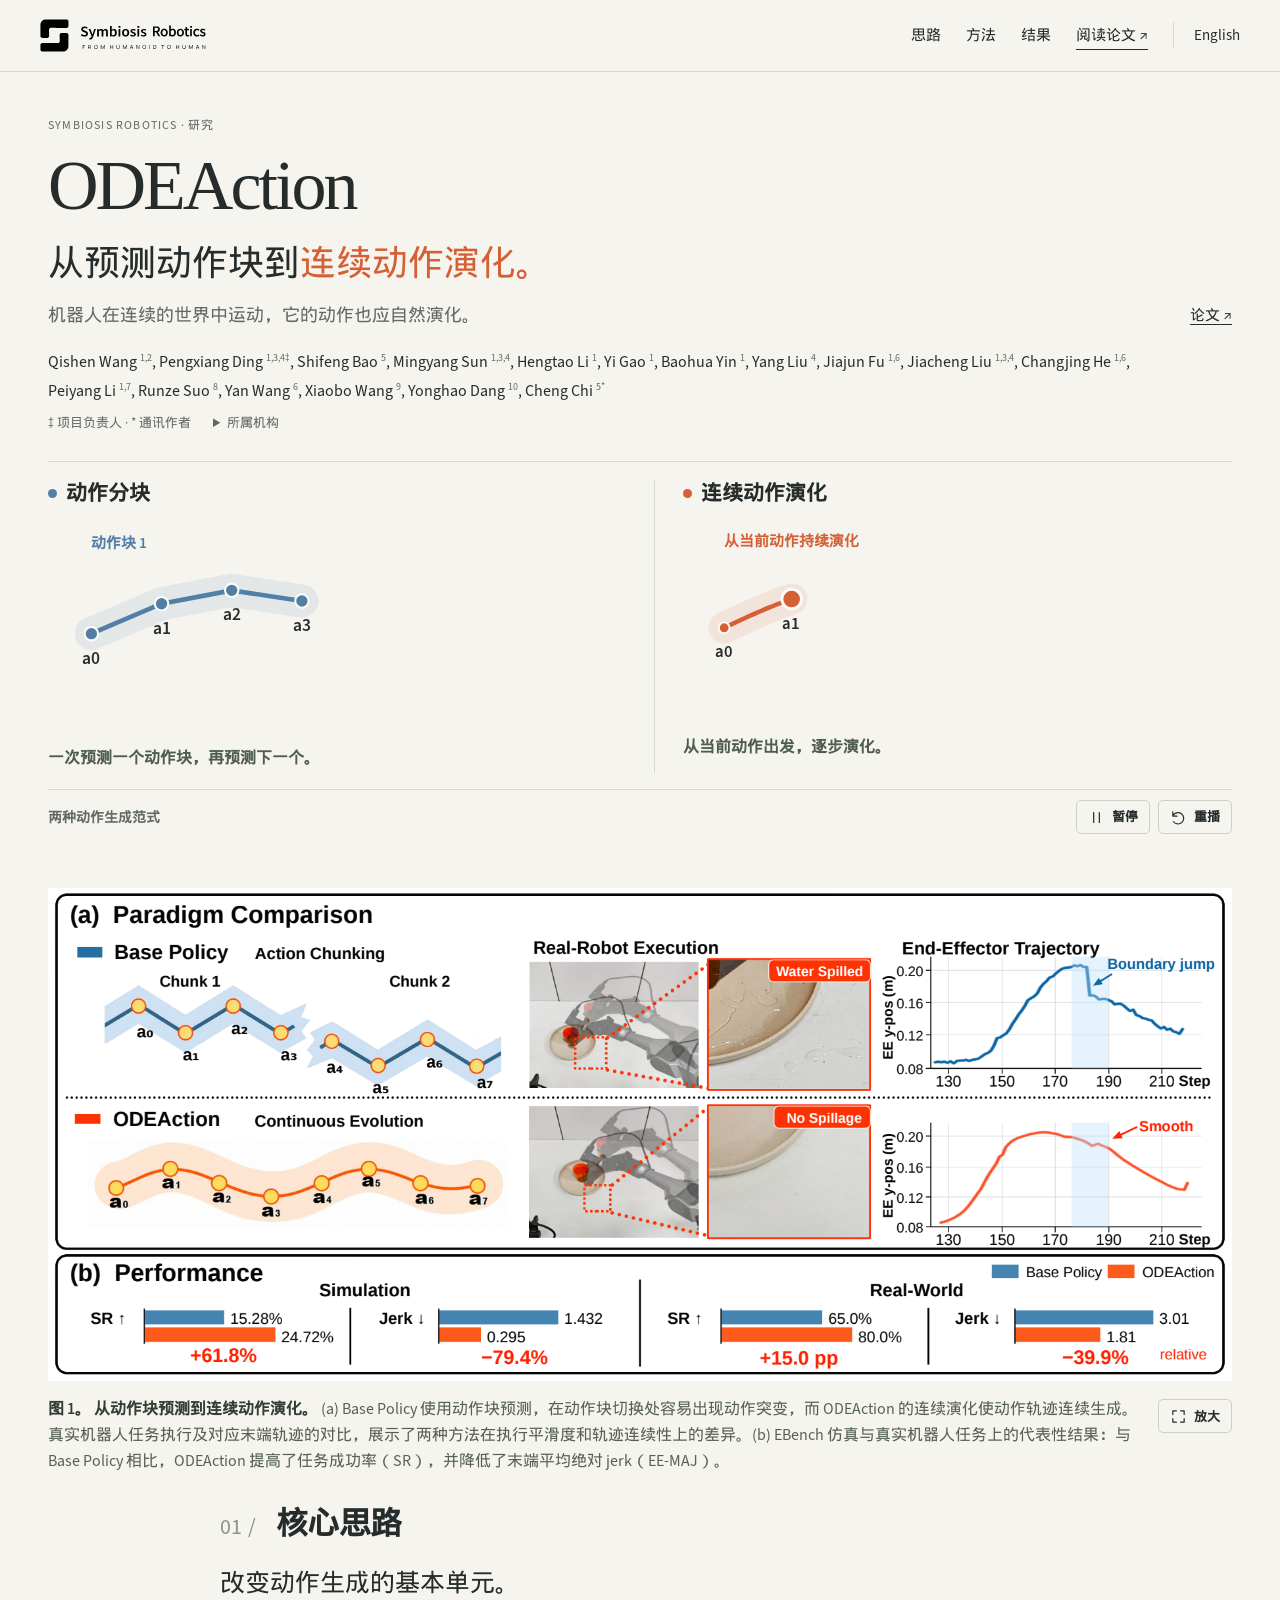
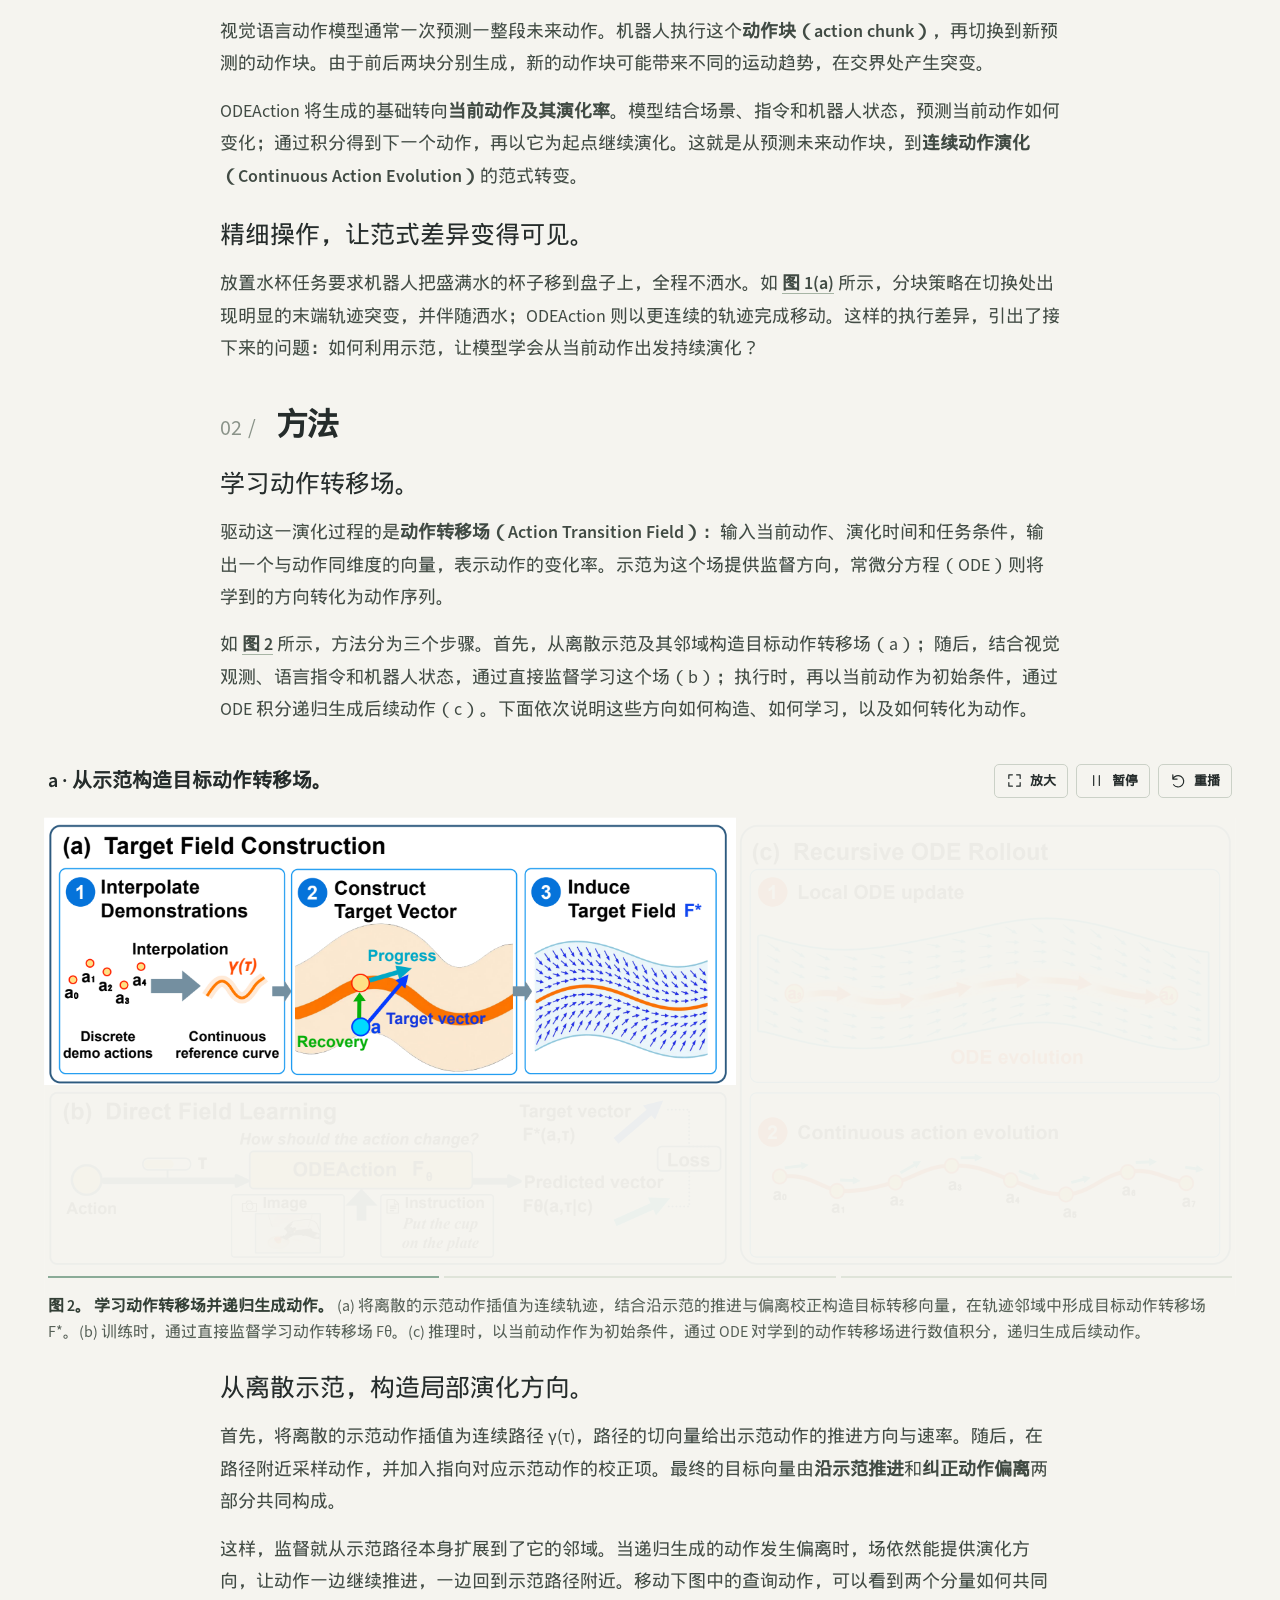
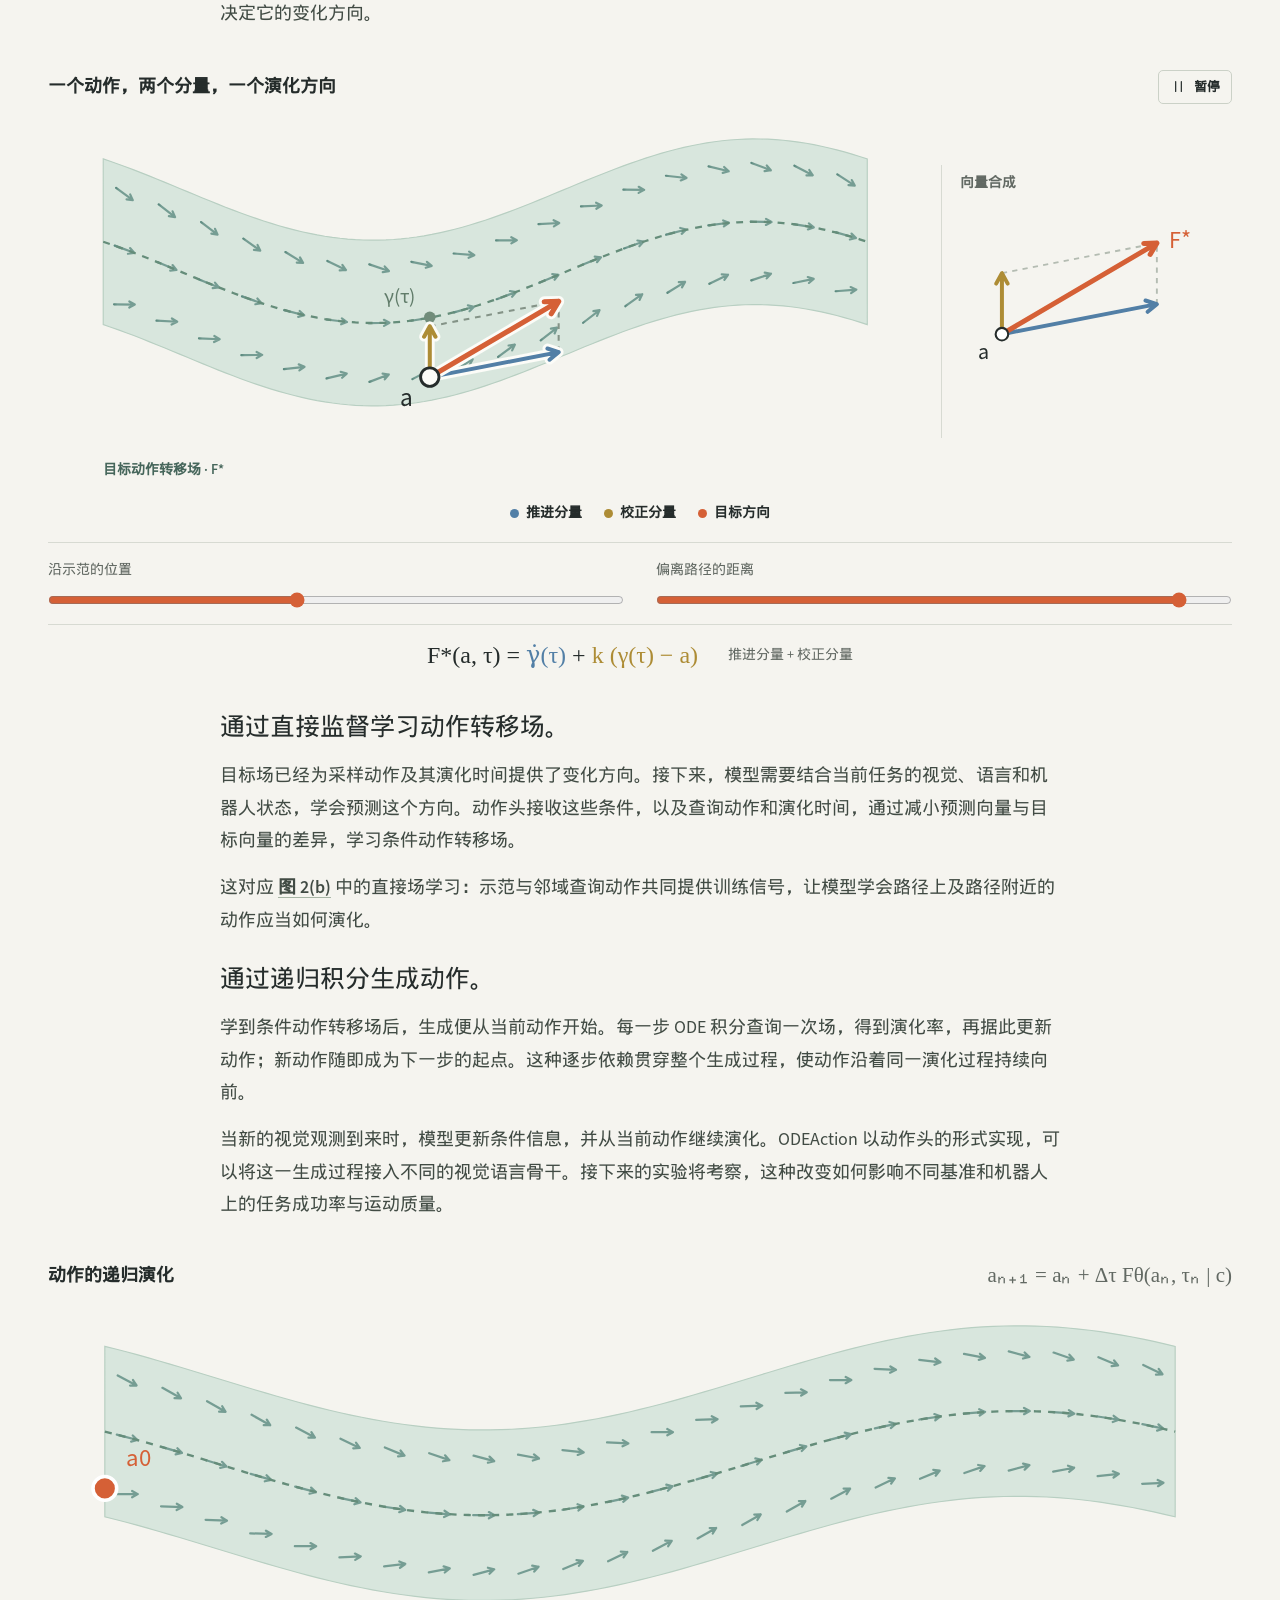
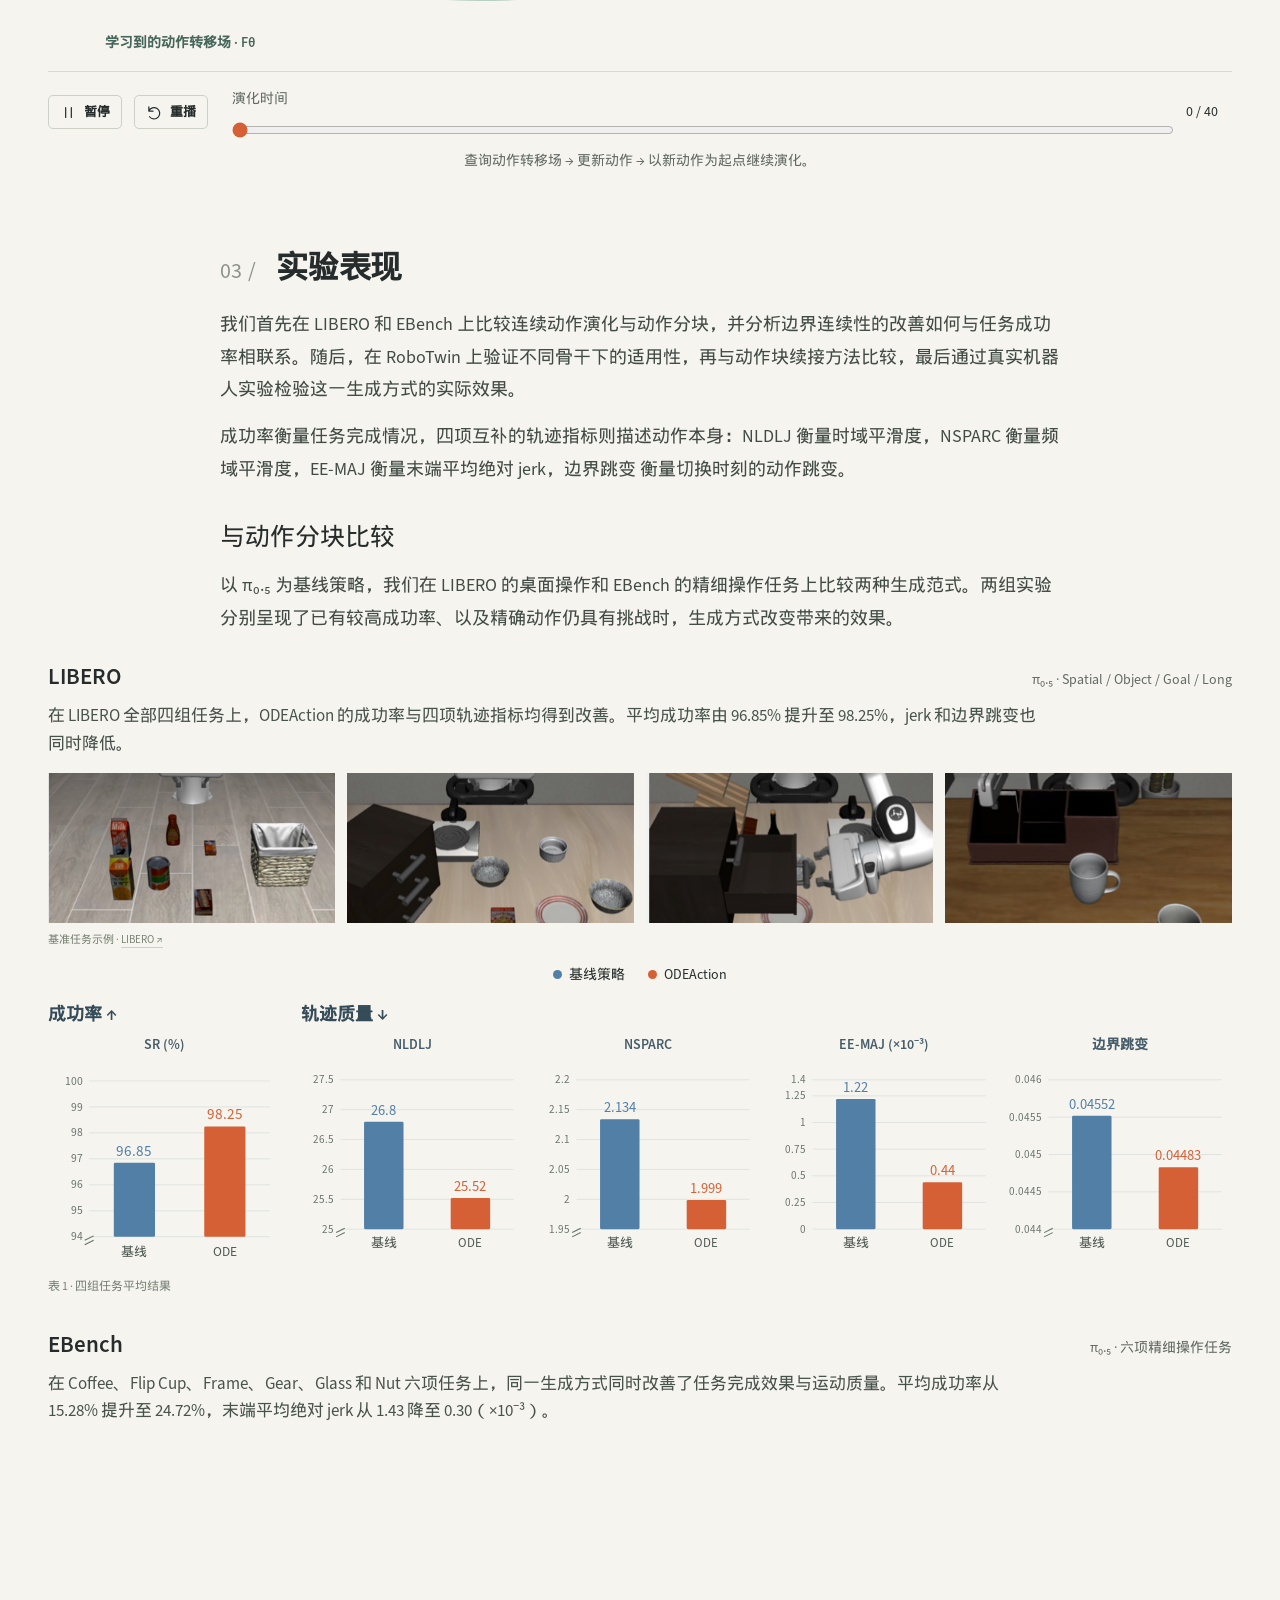
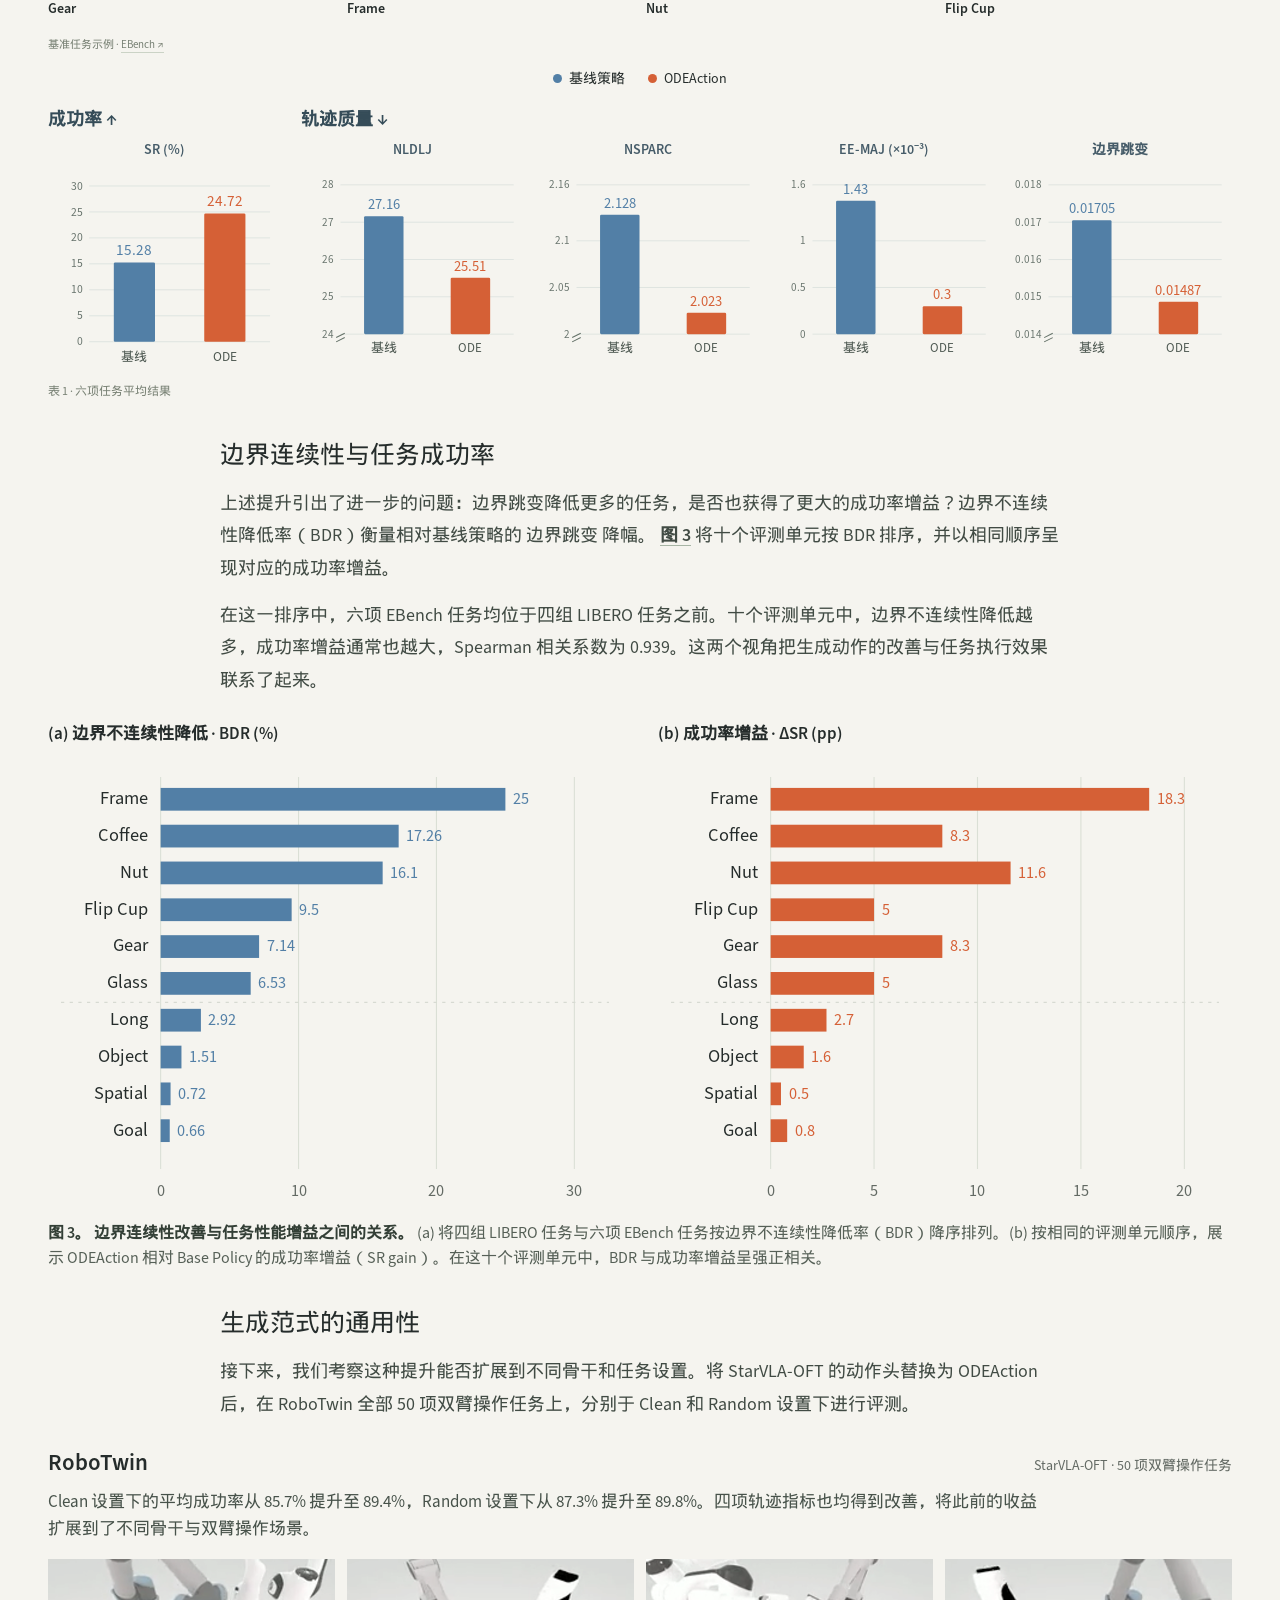
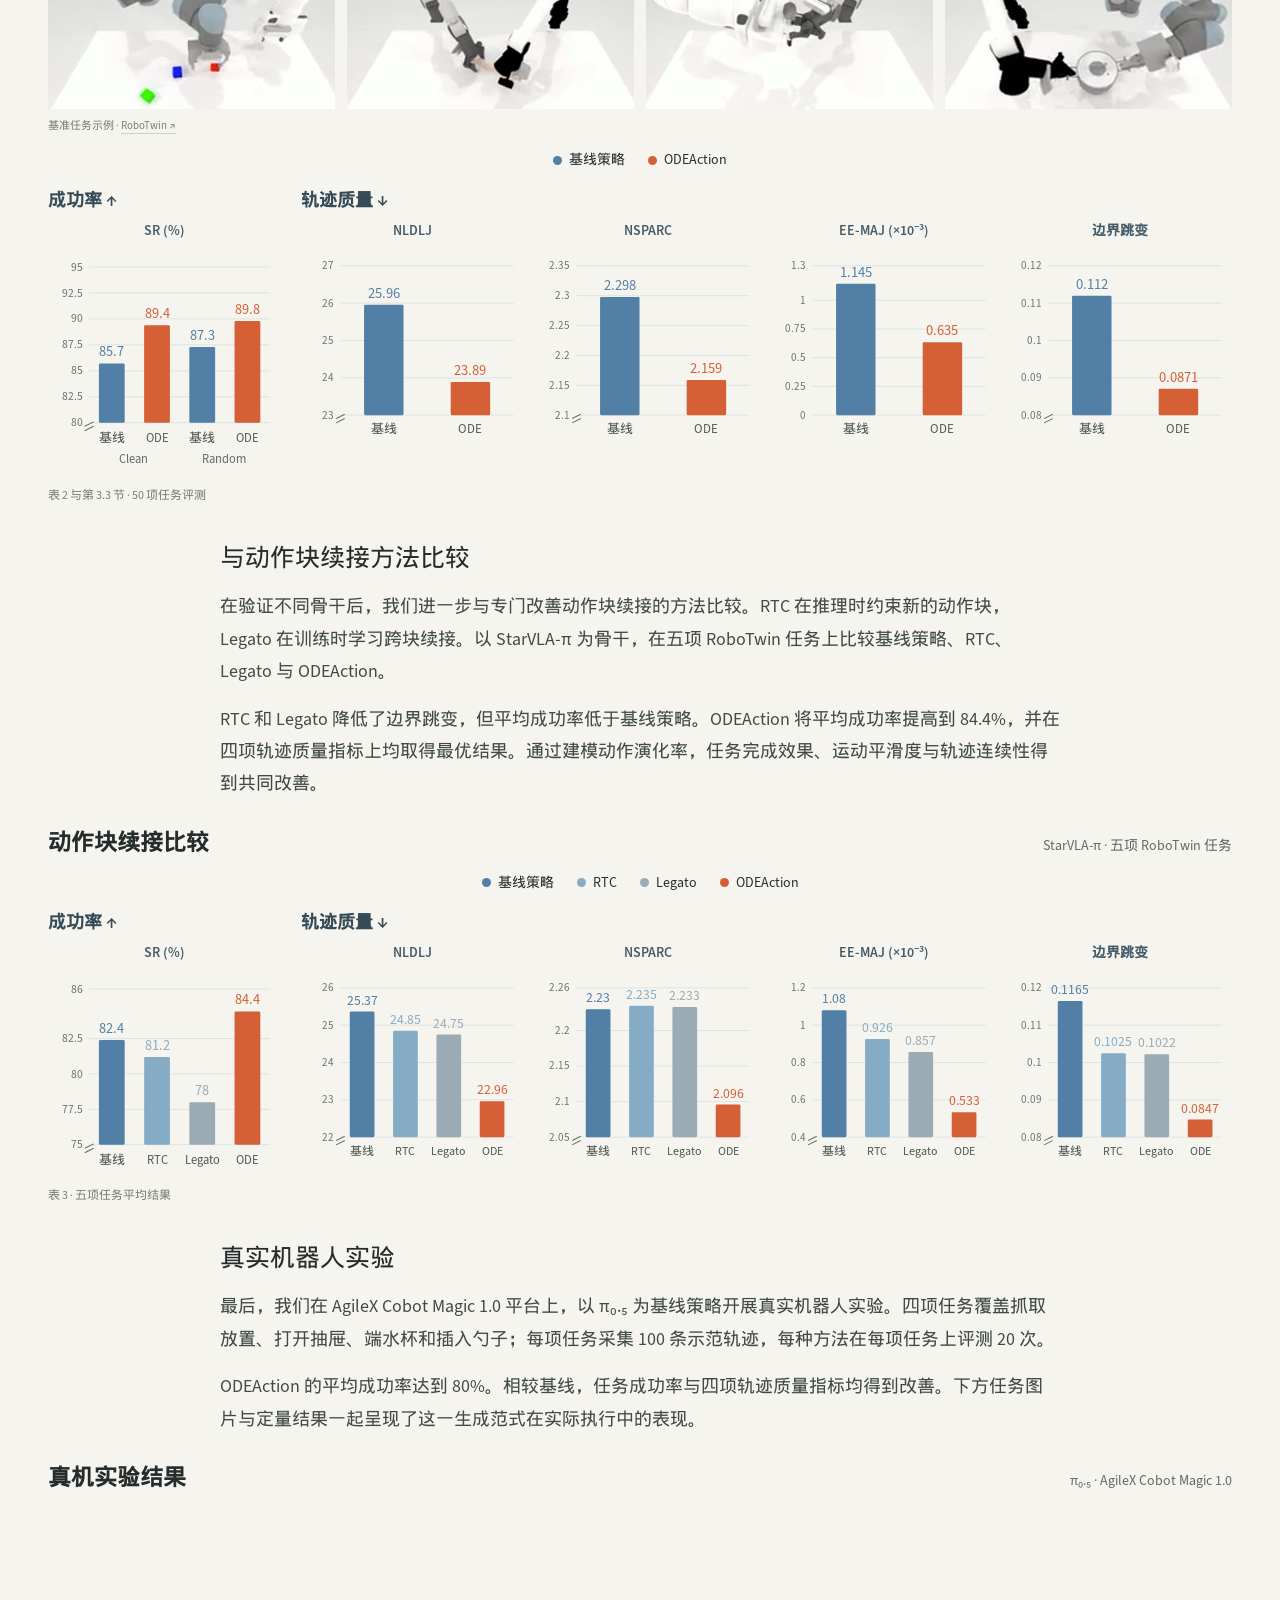
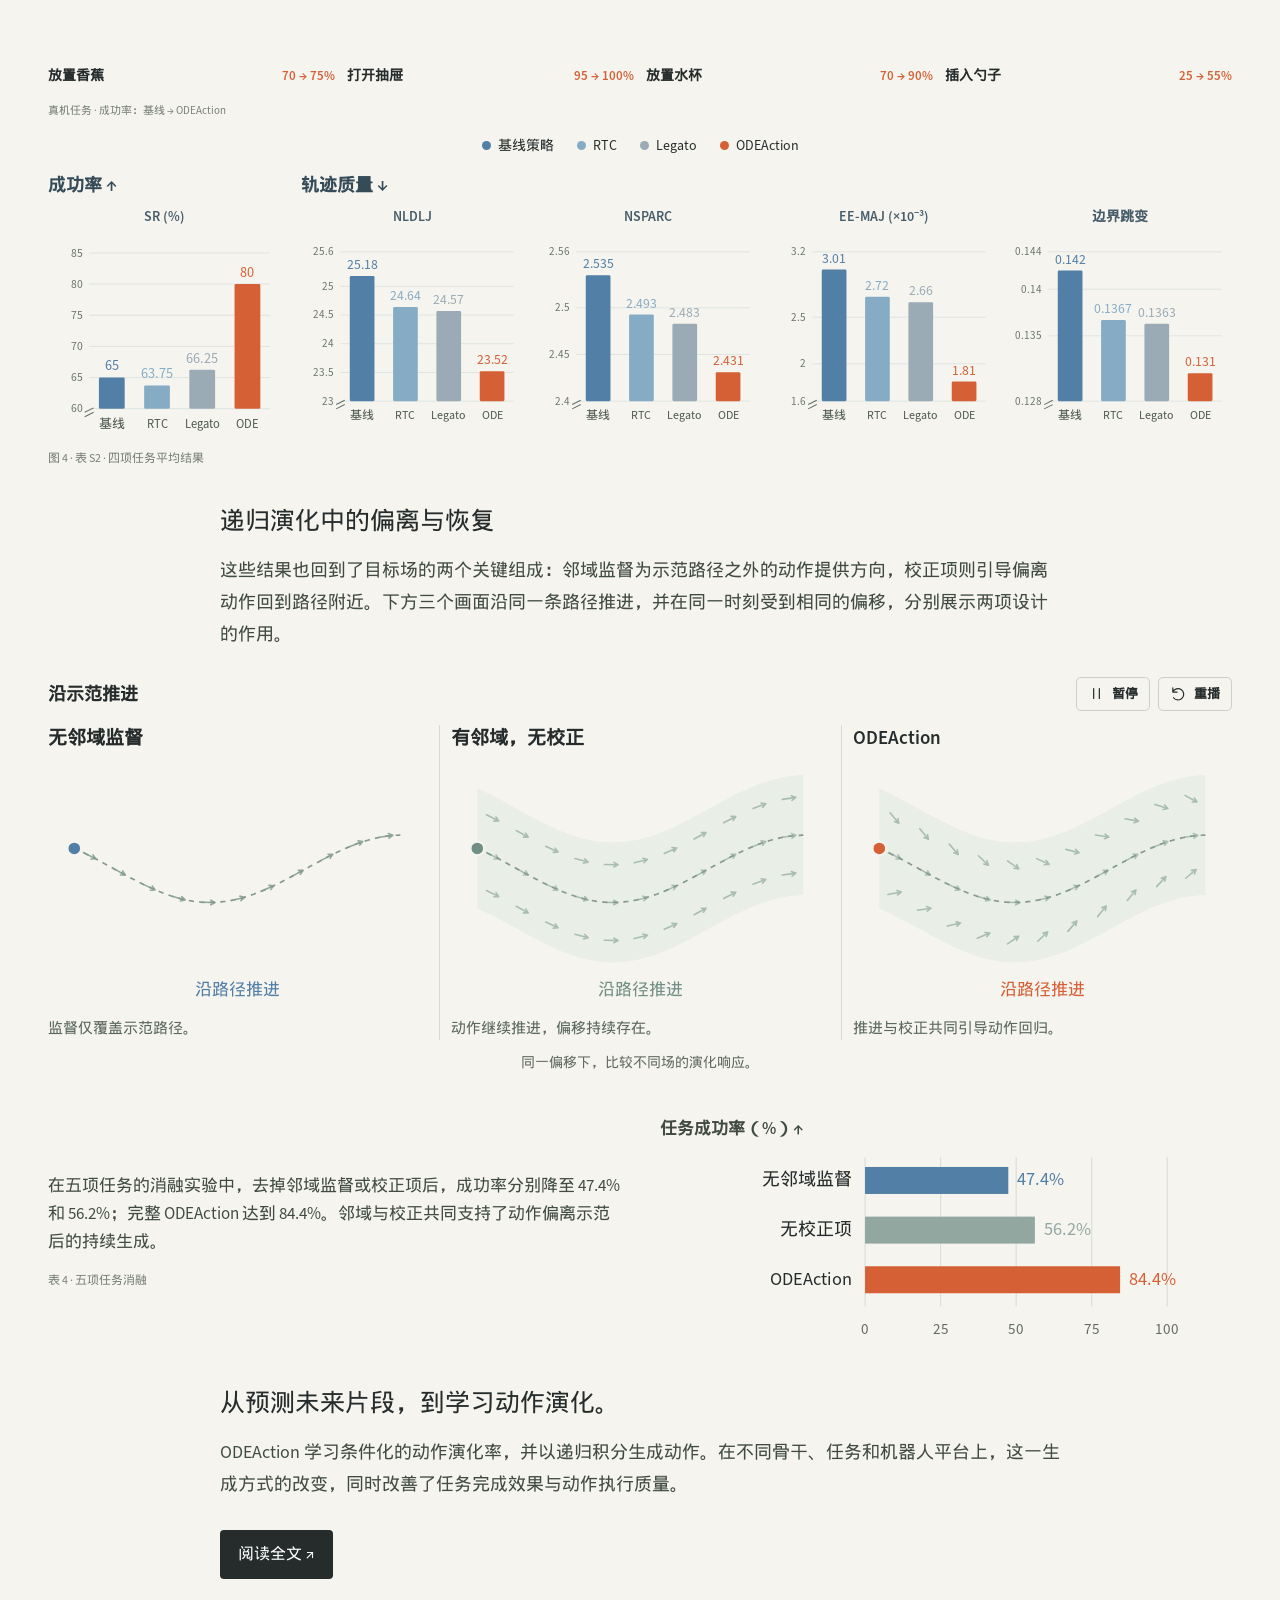
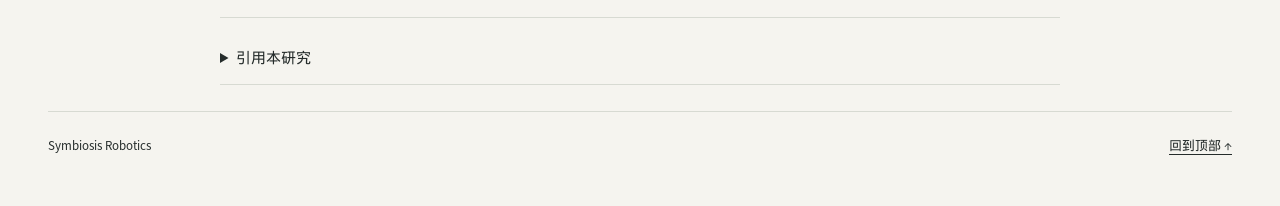
==== zh.html @ dbcc91f0 "Publish bilingual ODEAction research webpage" ====
<!doctype html>
<html lang="zh-CN"><head><meta charset="utf-8"><meta name="viewport" content="width=device-width,initial-scale=1"><meta name="theme-color" content="#f5f4ef"><meta name="description" content="ODEAction 学习动作如何演化。通过交互图解与机器人实验，了解连续动作生成。"><title>ODEAction — 从预测动作块到连续动作演化</title><link rel="icon" href="assets/logo.svg" type="image/svg+xml"><link rel="stylesheet" href="style.css"><link rel="alternate" hreflang="en" href="index.html"><link rel="alternate" hreflang="zh-CN" href="zh.html"></head>
<body><a class="skip" href="#story">跳到正文</a><header><a class="brand" href="#top"><img src="assets/logo.svg" alt="Symbiosis Robotics"></a><nav aria-label="主导航"><a href="#idea">思路</a><a href="#method">方法</a><a href="#results">结果</a><a class="paper-link" href="assets/ODEAction.pdf">阅读论文 ↗</a><a class="language-link" href="index.html" lang="en" hreflang="en" aria-label="Switch to English">English</a></nav></header>

<main id="top">
<div class="hero wide">
  <div class="eyebrow">SYMBIOSIS ROBOTICS · 研究</div>
  <h1>ODEAction</h1>
  <p class="subtitle"><span>从预测动作块</span><span>到<em>连续动作演化。</em></span></p>
  <div class="hero-bottom"><p class="intro">机器人在连续的世界中运动，它的动作也应自然演化。</p><div class="links"><a href="assets/ODEAction.pdf">论文 ↗</a></div></div>
<div class="front-authors" id="authors"><div id="authorList" aria-label="作者"></div><div class="author-meta"><span>‡ 项目负责人 · * 通讯作者</span><details><summary>所属机构</summary><div id="affiliationList"></div></details></div></div>
</div>
<figure class="wide comparison" id="idea">
  <div class="compare-grid">
    <div><div class="plot-heading"><span class="dot blue"></span>动作分块<span class="plot-index">01</span></div>
      <svg id="chunks" viewBox="0 0 560 216" role="img" aria-label="两个独立预测的动作块，在交界处出现跳变"></svg>
      <p>一次预测一个动作块，再预测下一个。</p></div>
    <div><div class="plot-heading"><span class="dot orange"></span>连续动作演化<span class="plot-index">02</span></div>
      <svg id="continuous" viewBox="0 0 560 216" role="img" aria-label="动作沿着相连的轨迹逐步演化"></svg>
      <p>从当前动作出发，逐步演化。</p></div>
  </div>
  <figcaption><span>两种动作生成范式</span><div class="figure-actions"><button class="control-button" id="heroPlay"><svg class="icon" viewBox="0 0 24 24" aria-hidden="true"><path d="M8 5v14M16 5v14"/></svg><span>暂停</span></button><button class="control-button" id="heroReplay"><svg class="icon" viewBox="0 0 24 24" aria-hidden="true"><path d="M4 10a8 8 0 1 1 1 8M4 4v6h6"/></svg><span>重播</span></button></div></figcaption>
</figure>
<article id="story">
<section class="idea-section">
  <figure class="wide paper-figure teaser" id="figure1">
    <img src="assets/figure1.png" width="1800" height="750" alt="图 1：动作生成范式、满水杯执行对比、末端轨迹与代表性实验结果" loading="lazy">
    <figcaption id="figure1-caption" class="paper-caption"><div class="caption-copy"><strong>图 1。 从动作块预测到连续动作演化。</strong> (a) Base Policy 使用动作块预测，在动作块切换处容易出现动作突变，而 ODEAction 的连续演化使动作轨迹连续生成。真实机器人任务执行及对应末端轨迹的对比，展示了两种方法在执行平滑度和轨迹连续性上的差异。(b) EBench 仿真与真实机器人任务上的代表性结果：与 Base Policy 相比，ODEAction 提高了任务成功率（SR），并降低了末端平均绝对 jerk（EE-MAJ）。</div><button class="control-button" data-zoom="figure1.png"><svg class="icon" viewBox="0 0 24 24" aria-hidden="true"><path d="M9 4H4v5m11-5h5v5M4 15v5h5m11-5v5h-5"/></svg><span>放大</span></button></figcaption>
  </figure>
  <div class="prose"><h2 class="section-title"><span>01</span> 核心思路</h2>
    <h3>改变动作生成的基本单元。</h3>
    <p>视觉语言动作模型通常一次预测一整段未来动作。机器人执行这个<strong>动作块（action chunk）</strong>，再切换到新预测的动作块。由于前后两块分别生成，新的动作块可能带来不同的运动趋势，在交界处产生突变。</p>
    <p>ODEAction 将生成的基础转向<strong>当前动作及其演化率</strong>。模型结合场景、指令和机器人状态，预测当前动作如何变化；通过积分得到下一个动作，再以它为起点继续演化。这就是从预测未来动作块，到<strong>连续动作演化（Continuous Action Evolution）</strong>的范式转变。</p>
  </div>

  <div class="prose teaser-story"><h3>精细操作，让范式差异变得可见。</h3>
    <p>放置水杯任务要求机器人把盛满水的杯子移到盘子上，全程不洒水。如 <a class="figure-ref" href="#figure1-caption">图 1(a)</a> 所示，分块策略在切换处出现明显的末端轨迹突变，并伴随洒水；ODEAction 则以更连续的轨迹完成移动。这样的执行差异，引出了接下来的问题：如何利用示范，让模型学会从当前动作出发持续演化？</p>
  </div>
</section>
<section id="method">
  <div class="prose"><h2 class="section-title"><span>02</span> 方法</h2><h3>学习动作转移场。</h3>
    <p>驱动这一演化过程的是<strong>动作转移场（Action Transition Field）</strong>：输入当前动作、演化时间和任务条件，输出一个与动作同维度的向量，表示动作的变化率。示范为这个场提供监督方向，常微分方程（ODE）则将学到的方向转化为动作序列。</p>
<p>如 <a class="figure-ref" href="#figure2-caption">图 2</a> 所示，方法分为三个步骤。首先，从离散示范及其邻域构造目标动作转移场（a）；随后，结合视觉观测、语言指令和机器人状态，通过直接监督学习这个场（b）；执行时，再以当前动作为初始条件，通过 ODE 积分递归生成后续动作（c）。下面依次说明这些方向如何构造、如何学习，以及如何转化为动作。</p>
  </div>
  <figure class="wide method-figure paper-figure" id="methodFigure">
    <div class="method-toolbar"><div id="methodStep" class="method-step">a · 从示范构造目标动作转移场。</div><div class="figure-actions"><button class="control-button" data-zoom="figure2.png"><svg class="icon" viewBox="0 0 24 24" aria-hidden="true"><path d="M9 4H4v5m11-5h5v5M4 15v5h5m11-5v5h-5"/></svg><span>放大</span></button><button class="control-button" id="methodPlay"><svg class="icon" viewBox="0 0 24 24" aria-hidden="true"><path d="M8 5v14M16 5v14"/></svg><span>暂停</span></button><button class="control-button" id="methodReplay"><svg class="icon" viewBox="0 0 24 24" aria-hidden="true"><path d="M4 10a8 8 0 1 1 1 8M4 4v6h6"/></svg><span>重播</span></button></div></div>
    <svg viewBox="6 10 1788 668" role="img" aria-label="图 2：构造目标场、直接学习向量场，再通过 ODE 递归生成动作"><defs><clipPath id="clip-a"><rect width="1045" height="404"/></clipPath><clipPath id="clip-b"><rect y="404" width="1045" height="319"/></clipPath><clipPath id="clip-c"><rect x="1045" width="755" height="723"/></clipPath></defs><image class="method-underlay" href="assets/figure2.png" width="1800" height="723"/><image class="method-part" data-part="a" href="assets/figure2.png" width="1800" height="723" clip-path="url(#clip-a)"/><image class="method-part" data-part="b" href="assets/figure2.png" width="1800" height="723" clip-path="url(#clip-b)"/><image class="method-part" data-part="c" href="assets/figure2.png" width="1800" height="723" clip-path="url(#clip-c)"/></svg>
    <div class="sequence-progress" aria-hidden="true"><i></i><i></i><i></i></div>
    <figcaption id="figure2-caption" class="paper-caption"><div class="caption-copy"><strong>图 2。 学习动作转移场并递归生成动作。</strong> (a) 将离散的示范动作插值为连续轨迹，结合沿示范的推进与偏离校正构造目标转移向量，在轨迹邻域中形成目标动作转移场 F*。(b) 训练时，通过直接监督学习动作转移场 Fθ。(c) 推理时，以当前动作作为初始条件，通过 ODE 对学到的动作转移场进行数值积分，递归生成后续动作。</div></figcaption>
  </figure>
  <div class="prose"><h3>从离散示范，构造局部演化方向。</h3>
    <p>首先，将离散的示范动作插值为连续路径 γ(τ)，路径的切向量给出示范动作的推进方向与速率。随后，在路径附近采样动作，并加入指向对应示范动作的校正项。最终的目标向量由<strong>沿示范推进</strong>和<strong>纠正动作偏离</strong>两部分共同构成。</p>
    <p>这样，监督就从示范路径本身扩展到了它的邻域。当递归生成的动作发生偏离时，场依然能提供演化方向，让动作一边继续推进，一边回到示范路径附近。移动下图中的查询动作，可以看到两个分量如何共同决定它的变化方向。</p>
  </div>
  <figure class="wide field-panel" id="fieldPanel">
    <div class="figure-top"><h4>一个动作，两个分量，一个演化方向</h4><button class="control-button" id="fieldPlay"><svg class="icon" viewBox="0 0 24 24" aria-hidden="true"><path d="M8 5v14M16 5v14"/></svg><span>暂停</span></button></div>
    <div class="field-layout"><div class="field-visual"><svg id="field" viewBox="0 0 760 310" role="img" aria-label="可交互的动作转移场，展示推进与回归向量"></svg><p class="field-name">目标动作转移场 · F*</p></div><div class="vector-inset"><span class="inset-title">向量合成</span><svg id="vectorSum" viewBox="0 0 260 230" role="img" aria-label="推进向量与校正向量相加，得到目标转移向量"></svg></div></div>
    <div class="legend field-legend"><span><i class="blue"></i>推进分量</span><span><i class="gold"></i>校正分量</span><span><i class="orange"></i>目标方向</span></div>
    <div class="controls"><label>沿示范的位置<input id="position" type="range" min="15" max="80" value="43"></label><label>偏离路径的距离<input id="offset" type="range" min="-62" max="62" value="52"></label></div>
    <figcaption class="formula"><span>F*(a, τ) = <b class="term-blue">γ̇(τ)</b> + <b class="term-gold">k (γ(τ) − a)</b></span><span>推进分量 + 校正分量</span></figcaption>
  </figure>
  <div class="prose method-learning"><h3>通过直接监督学习动作转移场。</h3>
<p>目标场已经为采样动作及其演化时间提供了变化方向。接下来，模型需要结合当前任务的视觉、语言和机器人状态，学会预测这个方向。动作头接收这些条件，以及查询动作和演化时间，通过减小预测向量与目标向量的差异，学习条件动作转移场。</p>
<p>这对应 <a class="figure-ref" href="#figure2-caption">图 2(b)</a> 中的直接场学习：示范与邻域查询动作共同提供训练信号，让模型学会路径上及路径附近的动作应当如何演化。</p></div>
<div class="prose method-rollout"><h3>通过递归积分生成动作。</h3>
<p>学到条件动作转移场后，生成便从当前动作开始。每一步 ODE 积分查询一次场，得到演化率，再据此更新动作；新动作随即成为下一步的起点。这种逐步依赖贯穿整个生成过程，使动作沿着同一演化过程持续向前。</p>
<p>当新的视觉观测到来时，模型更新条件信息，并从当前动作继续演化。ODEAction 以动作头的形式实现，可以将这一生成过程接入不同的视觉语言骨干。接下来的实验将考察，这种改变如何影响不同基准和机器人上的任务成功率与运动质量。</p>
</div>
  <figure class="wide field-panel" id="rollPanel"><div class="figure-top"><h4>动作的递归演化</h4><span class="equation">aₙ₊₁ = aₙ + Δτ Fθ(aₙ, τₙ | c)</span></div><svg id="rollout" viewBox="0 0 1000 290" role="img" aria-label="对动作转移场逐步进行数值积分"></svg><p class="field-name">学习到的动作转移场 · Fθ</p><div class="controls rollout-controls"><button class="control-button" id="rollPlay"><svg class="icon" viewBox="0 0 24 24" aria-hidden="true"><path d="M8 5v14M16 5v14"/></svg><span>暂停</span></button><button class="control-button" id="rollReset"><svg class="icon" viewBox="0 0 24 24" aria-hidden="true"><path d="M4 10a8 8 0 1 1 1 8M4 4v6h6"/></svg><span>重播</span></button><label class="timeline">演化时间<input id="rollTime" type="range" min="0" max="40" value="0"></label><output id="rollCount">0 / 40</output></div><figcaption>查询动作转移场 → 更新动作 → 以新动作为起点继续演化。</figcaption></figure>
</section>
<section id="results"><div class="prose"><h2 class="section-title"><span>03</span> 实验表现</h2>
<p>我们首先在 LIBERO 和 EBench 上比较连续动作演化与动作分块，并分析边界连续性的改善如何与任务成功率相联系。随后，在 RoboTwin 上验证不同骨干下的适用性，再与动作块续接方法比较，最后通过真实机器人实验检验这一生成方式的实际效果。</p>
<p>成功率衡量任务完成情况，四项互补的轨迹指标则描述动作本身：NLDLJ 衡量时域平滑度，NSPARC 衡量频域平滑度，EE-MAJ 衡量末端平均绝对 jerk，边界跳变 衡量切换时刻的动作跳变。</p></div>
<div id="chunking-results" class="experiment-section"><div class="prose"><h3>与动作分块比较</h3>
<p>以 π₀.₅ 为基线策略，我们在 LIBERO 的桌面操作和 EBench 的精细操作任务上比较两种生成范式。两组实验分别呈现了已有较高成功率、以及精确动作仍具有挑战时，生成方式改变带来的效果。</p></div><div class="wide result-slot" data-result="libero"></div><div class="wide result-slot" data-result="ebench"></div></div>
<div id="bdr-analysis" class="experiment-section"><div class="prose"><h3>边界连续性与任务成功率</h3>
<p>上述提升引出了进一步的问题：边界跳变降低更多的任务，是否也获得了更大的成功率增益？边界不连续性降低率（BDR）衡量相对基线策略的 边界跳变 降幅。 <a class="figure-ref" href="#figure3-caption">图 3</a> 将十个评测单元按 BDR 排序，并以相同顺序呈现对应的成功率增益。</p>
<p>在这一排序中，六项 EBench 任务均位于四组 LIBERO 任务之前。十个评测单元中，边界不连续性降低越多，成功率增益通常也越大，Spearman 相关系数为 0.939。这两个视角把生成动作的改善与任务执行效果联系了起来。</p></div>
<figure id="figure3" class="wide bdr-figure"><div id="bdrChart"></div><figcaption id="figure3-caption" class="paper-caption"><div class="caption-copy"><strong>图 3。 边界连续性改善与任务性能增益之间的关系。</strong> (a) 将四组 LIBERO 任务与六项 EBench 任务按边界不连续性降低率（BDR）降序排列。(b) 按相同的评测单元顺序，展示 ODEAction 相对 Base Policy 的成功率增益（SR gain）。在这十个评测单元中，BDR 与成功率增益呈强正相关。</div></figcaption></figure></div>
<div id="generality" class="experiment-section"><div class="prose"><h3>生成范式的通用性</h3>
<p>接下来，我们考察这种提升能否扩展到不同骨干和任务设置。将 StarVLA-OFT 的动作头替换为 ODEAction 后，在 RoboTwin 全部 50 项双臂操作任务上，分别于 Clean 和 Random 设置下进行评测。</p></div><div class="wide result-slot" data-result="robotwin"></div></div>
<div id="continuation" class="experiment-section"><div class="prose"><h3>与动作块续接方法比较</h3>
<p>在验证不同骨干后，我们进一步与专门改善动作块续接的方法比较。RTC 在推理时约束新的动作块，Legato 在训练时学习跨块续接。以 StarVLA-π 为骨干，在五项 RoboTwin 任务上比较基线策略、RTC、Legato 与 ODEAction。</p>
<p>RTC 和 Legato 降低了边界跳变，但平均成功率低于基线策略。ODEAction 将平均成功率提高到 84.4%，并在四项轨迹质量指标上均取得最优结果。通过建模动作演化率，任务完成效果、运动平滑度与轨迹连续性得到共同改善。</p></div><div class="wide result-slot" data-result="continuation"></div></div>
<div id="real-robots" class="experiment-section"><div class="prose"><h3>真实机器人实验</h3>
<p>最后，我们在 AgileX Cobot Magic 1.0 平台上，以 π₀.₅ 为基线策略开展真实机器人实验。四项任务覆盖抓取放置、打开抽屉、端水杯和插入勺子；每项任务采集 100 条示范轨迹，每种方法在每项任务上评测 20 次。</p>
<p>ODEAction 的平均成功率达到 80%。相较基线，任务成功率与四项轨迹质量指标均得到改善。下方任务图片与定量结果一起呈现了这一生成范式在实际执行中的表现。</p></div><div class="wide result-slot" data-result="real"></div></div>
<div id="ablation" class="experiment-section"><div class="prose"><h3>递归演化中的偏离与恢复</h3>
<p>这些结果也回到了目标场的两个关键组成：邻域监督为示范路径之外的动作提供方向，校正项则引导偏离动作回到路径附近。下方三个画面沿同一条路径推进，并在同一时刻受到相同的偏移，分别展示两项设计的作用。</p></div>
<figure id="ablationFigure" class="wide ablation-figure"><div class="ablation-toolbar"><span id="ablationStage">沿示范推进</span><div class="figure-actions"><button class="control-button" id="ablationPlay"><svg class="icon" viewBox="0 0 24 24" aria-hidden="true"><path d="M8 5v14M16 5v14"/></svg><span>暂停</span></button><button class="control-button" id="ablationReplay"><svg class="icon" viewBox="0 0 24 24" aria-hidden="true"><path d="M4 10a8 8 0 1 1 1 8M4 4v6h6"/></svg><span>重播</span></button></div></div><div class="ablation-grid"><div><h4>无邻域监督</h4><svg id="ablation-0" viewBox="0 0 360 245" role="img" aria-label="监督仅覆盖示范路径。"></svg><p>监督仅覆盖示范路径。</p></div><div><h4>有邻域，无校正</h4><svg id="ablation-1" viewBox="0 0 360 245" role="img" aria-label="动作继续推进，偏移持续存在。"></svg><p>动作继续推进，偏移持续存在。</p></div><div><h4>ODEAction</h4><svg id="ablation-2" viewBox="0 0 360 245" role="img" aria-label="推进与校正共同引导动作回归。"></svg><p>推进与校正共同引导动作回归。</p></div></div><figcaption>同一偏移下，比较不同场的演化响应。</figcaption></figure>
<div class="wide ablation-evidence"><div><p>在五项任务的消融实验中，去掉邻域监督或校正项后，成功率分别降至 47.4% 和 56.2%；完整 ODEAction 达到 84.4%。邻域与校正共同支持了动作偏离示范后的持续生成。</p><p class="chart-source">表 4 · 五项任务消融</p></div><div><h4>任务成功率（%）↑</h4><div id="ablationChart"></div></div></div></div>
<div class="prose closing"><h3>从预测未来片段，到学习动作演化。</h3><p>ODEAction 学习条件化的动作演化率，并以递归积分生成动作。在不同骨干、任务和机器人平台上，这一生成方式的改变，同时改善了任务完成效果与动作执行质量。</p><a class="read-button" href="assets/ODEAction.pdf">阅读全文 ↗</a></div>
</section>
<section id="cite" class="prose credits"><details><summary>引用本研究</summary><pre id="citation"></pre><button id="copyCitation">复制引用</button></details></section></article></main><footer class="wide"><span>Symbiosis Robotics</span><a href="#top">回到顶部 ↑</a></footer><dialog id="figureDialog"><button class="control-button" id="closeFigure" autofocus><svg class="icon" viewBox="0 0 24 24" aria-hidden="true"><path d="m6 6 12 12M18 6 6 18"/></svg><span>关闭</span></button><div class="zoom-scroll"><img src="assets/figure2.png" alt="论文原图大图"></div></dialog><script src="app.zh.js"></script><script src="language.js"></script></body></html>
---- style.css ----
@font-face{font-family:Source;src:url('assets/fonts/SourceSans3-Regular.otf')}@font-face{font-family:Source;src:url('assets/fonts/SourceSans3-Semibold.otf');font-weight:600}@font-face{font-family:Serif;src:url('assets/fonts/SourceSerif4-Regular.otf')}@font-face{font-family:Chinese;src:url('assets/fonts/Chinese.woff2') format('woff2');font-display:swap}
:root{--bg:#f5f4ef;--ink:#252c2b;--muted:#626963;--line:#d7dad2;--orange:#d56036;--blue:#527fa6;--gold:#ad8c35;--teal:#7baba4}
*{box-sizing:border-box}html{scroll-behavior:smooth;scroll-padding-top:28px}body{margin:0;color:var(--ink);background:var(--bg);font:18px/1.65 Source,Arial,sans-serif;-webkit-font-smoothing:antialiased}button,input{font:inherit}button,a,input{-webkit-tap-highlight-color:transparent}a{color:inherit;text-underline-offset:4px}button{cursor:pointer;border:1px solid var(--line);background:transparent;color:var(--ink)}button:focus-visible,a:focus-visible,input:focus-visible{outline:2px solid var(--orange);outline-offset:4px}button:hover{background:#e8eae1}a:hover{color:var(--orange)}button:disabled{cursor:default}
header{height:72px;max-width:1392px;padding:0 40px;margin:auto;display:flex;align-items:center;justify-content:space-between;border-bottom:1px solid var(--line)}.brand{display:flex}.brand img{width:166px;height:auto}nav{display:flex;gap:25px;align-items:center;font-size:15px}nav a{text-decoration:none}.paper-link{border-bottom:1px solid}nav .language-link{border-left:1px solid var(--line);padding-left:20px;font-family:Source,Chinese,sans-serif;white-space:nowrap}
.wide{width:calc(100% - 64px);max-width:1184px;margin:26px auto}.prose{max-width:840px;width:calc(100% - 64px);margin-left:auto;margin-right:auto}.hero{padding-top:19px;margin-bottom:23px}.eyebrow{font:12px/1.4 Source,sans-serif;letter-spacing:.13em;color:var(--muted);margin-bottom:13px}h1{font:400 70px/1.1 Serif,Georgia,serif;letter-spacing:-3px;margin:0 0 12px}.subtitle{font:400 40px/1.25 Serif,Georgia,serif;letter-spacing:-1.2px;margin:0 0 14px}.subtitle>span{display:inline-block;max-width:100%}.subtitle em{font-style:normal;color:var(--orange)}.hero-bottom{display:flex;align-items:center;justify-content:space-between;gap:20px}.intro{color:var(--muted);font-size:18px;line-height:1.55;margin:0}.links{display:flex;gap:24px;font-size:15px;white-space:nowrap}h2{margin:0 0 18px}h3{font:400 26px/1.35 Serif,Georgia,serif;letter-spacing:-.3px;margin:0 0 14px}h4{font-size:18px;font-weight:600;line-height:1.4;margin:0}h5{font-size:15px;font-weight:600;line-height:1.4;margin:0}p{margin:0 0 15px}strong{font-weight:600}section{padding-top:40px}.idea-section{padding-top:2px}.section-title{font:600 32px/1.3 Source,Chinese,sans-serif;letter-spacing:-.5px;margin:0 0 20px}.section-title>span{font-size:22px;color:#8a9389;margin-right:15px;font-weight:400}.section-title>span:after{content:' /';margin-left:3px}.prose>p{color:#414b44}.prose>p:last-child{margin-bottom:0}
.front-authors{margin-top:17px;font-size:16px;line-height:1.85;max-width:1130px}#authorList>span{white-space:nowrap}sup{font-size:10px;margin-left:3px;color:var(--muted)}.author-meta{display:flex;gap:22px;align-items:baseline;margin-top:5px;color:var(--muted);font-size:13px}.author-meta>span{flex-shrink:0}.author-meta details{padding:0;border:0;flex:1}.author-meta summary{width:fit-content}.author-meta details[open]{color:var(--ink)}#affiliationList{display:grid;grid-template-columns:1fr 1fr;gap:3px 20px;padding-top:8px}#affiliationList p{font-size:13px;line-height:1.5;margin:0}
svg{width:100%;display:block;overflow:visible}svg text{font-family:Source,Arial,sans-serif}.icon{width:17px;height:17px;flex-shrink:0;fill:none;stroke:currentColor;stroke-width:1.7;stroke-linecap:round;stroke-linejoin:round;overflow:visible}.control-button{display:inline-flex;align-items:center;justify-content:center;gap:7px;border:1px solid #cbd1c7;border-radius:5px;padding:7px 11px;font-size:13px;line-height:1.35;font-weight:600;white-space:nowrap;min-height:34px;transition:background .15s,border-color .15s}.control-button:hover{border-color:#9da99b;background:#edf0e8}.figure-actions{display:flex;align-items:center;gap:8px;flex-shrink:0}.dot,.legend i{width:9px;height:9px;border-radius:50%;display:inline-block;flex-shrink:0}.blue{background:var(--blue)}.orange{background:var(--orange)}.gold{background:var(--gold)}
/* Figures belong to the article surface. Only scientific regions carry fills. */
.comparison{padding:18px 0 0;border-top:1px solid var(--line)}.compare-grid{display:grid;grid-template-columns:1fr 1fr;gap:28px}.compare-grid>div+div{border-left:1px solid var(--line);padding-left:28px}.plot-heading{display:flex;gap:9px;align-items:center;font-size:21px;font-weight:600;line-height:1.3}.plot-index{display:none}.compare-grid svg{margin:9px 0 5px}.compare-grid svg text{font-weight:600}.compare-grid p{font-size:16px;font-weight:600;margin:0;color:#4e5c51}.comparison figcaption{border-top:1px solid var(--line);padding-top:10px;margin-top:16px;font-size:14px}.comparison figcaption>span{font-weight:600}
figcaption{font-size:14px;color:var(--muted);display:flex;justify-content:space-between;align-items:center;gap:18px;margin-top:12px;line-height:1.5}.paper-figure{padding:0}.paper-figure>img{width:100%;height:auto;display:block}.paper-caption{align-items:flex-start;line-height:1.6;font-size:16px;margin-top:15px;color:#566057;scroll-margin-top:30px}.caption-copy{flex:1}.caption-copy strong{color:#333f36}.paper-caption .control-button{margin-top:3px}.teaser{margin-bottom:30px}.teaser-story,.method-rollout{margin-top:25px}.method-toolbar,.ablation-toolbar{display:flex;align-items:center;justify-content:space-between;gap:22px;margin-bottom:14px}.method-step{font-size:20px;font-weight:600;line-height:1.45;min-height:58px;display:flex;align-items:center;max-width:800px}.method-underlay{opacity:.035}.method-part{opacity:1;transition:opacity .5s}.method-part.pending{opacity:0}.sequence-progress{display:flex;gap:5px;margin-top:10px}.sequence-progress i{height:2px;flex:1;background:#dfe4d9;transition:background .5s}.sequence-progress i.active{background:#8aab97}.figure-ref{font-weight:600;text-decoration-color:#a7b5a5}.reference-highlight .caption-copy{animation:reference-line 2.4s ease-out}@keyframes reference-line{0%,35%{box-shadow:inset 3px 0 var(--orange);color:var(--ink);padding-left:12px}100%{box-shadow:inset 0 0 transparent;padding-left:0}}
.field-panel{padding:14px 0 10px}.figure-top{display:flex;justify-content:space-between;gap:20px;align-items:center}.field-layout{display:grid;grid-template-columns:minmax(0,3fr) minmax(0,1fr);gap:18px;align-items:center;margin-top:5px}.vector-inset{border-left:1px solid var(--line);padding-left:18px}.inset-title{font-size:14px;font-weight:600;color:var(--muted)}.field-arrow>path{opacity:.7}.arrow-pulse{pointer-events:none}.legend{display:flex;justify-content:center;gap:22px;flex-wrap:wrap;font-size:14px;margin:6px 0 16px}.legend span{display:inline-flex;gap:7px;align-items:center}.field-legend{font-weight:600}.controls{display:flex;gap:32px;align-items:center;border-top:1px solid var(--line);padding-top:14px}.controls label{flex:1;font-size:14px;color:var(--muted)}input[type=range]{display:block;width:100%;accent-color:var(--orange);cursor:pointer;margin:10px 0 0}.formula{margin-top:16px;border-top:1px solid var(--line);padding-top:12px;justify-content:center;gap:30px}.formula>span:first-child{font:24px/1.5 Serif,Georgia,serif;color:var(--ink)}.formula b{font-weight:400}.term-blue{color:var(--blue)}.term-gold{color:var(--gold)}.equation{font:21px/1.4 Serif,Georgia,serif;color:var(--muted)}#rollout{margin:5px 0 0}.rollout-controls{gap:12px}.rollout-controls label{padding-left:12px}.rollout-controls output{font-size:14px;font-variant-numeric:tabular-nums;min-width:46px}.rollout-controls+figcaption{justify-content:center}
.experiment-section{margin-top:34px}.benchmark{padding:0;margin-bottom:30px}.benchmark-heading{display:flex;align-items:baseline;justify-content:space-between;gap:20px}.benchmark-heading h4{font-size:23px;font-weight:600;letter-spacing:0}.benchmark-tag{font-size:14px;color:var(--muted)}.benchmark-description{font-size:17px;line-height:1.6;max-width:1000px;margin:10px 0 16px;color:#47524a}.task-ribbon{display:grid;grid-template-columns:repeat(4,minmax(0,1fr));gap:12px;margin-top:14px}.task-thumb{min-width:0;overflow:hidden}.task-thumb svg,.task-thumb img{display:block;width:100%;height:150px;object-fit:cover;overflow:hidden}.task-thumb>span{display:flex;align-items:center;justify-content:space-between;gap:8px;font-size:14px;font-weight:600;padding:6px 0}.task-thumb b{font-size:13px;color:var(--orange);font-weight:600;white-space:nowrap}.task-thumb img[alt="Flip Cup"]{object-position:center top}.media-credit{font-size:11px;color:#788174;margin:7px 0 10px}.media-credit a{text-decoration:none;border-bottom:1px solid #cbd3c6}.chart-legend{margin:12px 0 15px;gap:23px;font-size:14px}.result-plots{display:grid;grid-template-columns:minmax(0,1fr) minmax(0,4fr);gap:20px}.success-group,.quality-group{padding:0}.quality-grid{display:grid;grid-template-columns:repeat(4,minmax(0,1fr));gap:13px}.quality-group>h4{margin-bottom:7px}.result-plots h4{font-size:18px;color:#354c58;white-space:nowrap}.metric-chart{min-width:0}.metric-chart h5,.chart-unit{font:600 14px/1.5 Source,Chinese,sans-serif;margin:0;color:#465c69;text-align:center;white-space:nowrap}.chart-unit{margin-top:7px}.chart-source{font-size:12px;color:#788174;margin:10px 0 0}.bdr-grid{display:grid;grid-template-columns:1fr 1fr;gap:36px}.bdr-grid h4{font-size:17px}.bdr-grid svg{margin-top:4px}.ablation-toolbar{font-weight:600;font-size:18px}.ablation-grid{display:grid;grid-template-columns:repeat(3,minmax(0,1fr));gap:24px}.ablation-grid>div{position:relative}.ablation-grid>div+div:before{content:"";position:absolute;left:-12px;top:0;bottom:0;width:1px;background:var(--line)}.ablation-grid h4{font-size:19px}.ablation-grid p{font-size:15px;line-height:1.5;margin:8px 0 0;color:#59675c}.ablation-figure figcaption{justify-content:center}.ablation-evidence{margin-top:44px;display:grid;grid-template-columns:1fr 1fr;gap:40px;align-items:center;font-size:17px;line-height:1.65;color:#414b44}.ablation-evidence h4{font-size:17px}.closing{padding-top:14px}.read-button{display:inline-block;padding:10px 18px;background:var(--ink);border-radius:4px;color:white;text-decoration:none;font-size:16px;margin-top:15px}.read-button:hover{background:#3f5141;color:white}
.credits{border-top:1px solid var(--line);margin-top:38px;padding-top:15px;font-size:15px}details{border-bottom:1px solid var(--line);padding:12px 0}summary{cursor:pointer}details p{font-size:14px;margin:10px 0}pre{white-space:pre-wrap;overflow-wrap:anywhere;font-size:12px}#copyCitation{padding:7px 12px;border-radius:4px;font-size:14px}footer{border-top:1px solid var(--line);padding:22px 0;font-size:13px;display:flex;justify-content:space-between}.skip{position:fixed;left:10px;top:-100px;background:white;padding:10px;z-index:100}.skip:focus{top:10px}.skip:not(:focus){clip-path:inset(50%);width:1px;height:1px;overflow:hidden;padding:0}dialog{border:1px solid var(--line);border-radius:6px;background:white;padding:18px;width:min(1450px,96vw);max-width:96vw}dialog::backdrop{background:#252c2bb3}.zoom-scroll{overflow:auto;margin-top:14px}.zoom-scroll img{width:100%;min-width:950px;display:block}#closeFigure{margin-left:auto;display:flex}
html[lang="zh-CN"] body{font-family:Source,Chinese,"PingFang SC","Microsoft YaHei",sans-serif;line-height:1.8}html[lang="zh-CN"] .subtitle,html[lang="zh-CN"] h3{font-family:Chinese,"PingFang SC","Microsoft YaHei",sans-serif;letter-spacing:0;line-height:1.45}html[lang="zh-CN"] .subtitle{font-size:36px}html[lang="zh-CN"] h3{font-size:25px}html[lang="zh-CN"] .eyebrow{font-family:Source,Chinese,sans-serif;letter-spacing:.1em}html[lang="zh-CN"] svg text{font-family:Source,Chinese,sans-serif}html[lang="zh-CN"] .prose em{font-style:normal}
@media(min-width:1500px){.wide{max-width:1240px}}
@media(max-width:1100px){.hero-bottom{align-items:flex-start}.intro{max-width:670px}.subtitle{font-size:35px}.result-plots{grid-template-columns:minmax(0,1fr) minmax(0,2fr)}.quality-grid{grid-template-columns:repeat(2,minmax(0,1fr));gap:18px}.success-group{align-self:start}.benchmark-heading{align-items:baseline}.task-thumb>span{display:block}.task-thumb b{display:block}.field-layout{grid-template-columns:minmax(0,2.7fr) minmax(0,1fr)}.method-toolbar{align-items:flex-start}.method-step{font-size:19px;min-height:83px}.bdr-grid{gap:22px}.ablation-grid{gap:16px}.ablation-grid>div+div:before{left:-8px}.ablation-grid h4{font-size:17px}}
@media(max-width:760px){body{font-size:17px}.wide,.prose{width:calc(100% - 36px)}header{height:64px;padding:0 18px}.brand img{width:137px}nav{gap:13px;font-size:13px}nav>a:not(.paper-link):not(.language-link){display:none}nav .language-link{padding-left:12px}.hero{padding-top:12px;margin-top:20px;margin-bottom:20px}h1{font-size:58px;letter-spacing:-2px}.subtitle{font-size:31px;letter-spacing:-.7px}.hero-bottom{display:block}.intro{font-size:17px}.links{margin-top:12px;gap:20px}.eyebrow{font-size:10px;margin-bottom:10px}.section-title{font-size:28px;margin-bottom:17px}.section-title>span{font-size:20px;margin-right:10px}h3{font-size:24px}section{padding-top:32px}.idea-section{padding-top:2px}.wide{margin-top:21px;margin-bottom:21px}.front-authors{font-size:14px;line-height:1.9;margin-top:14px}.author-meta{display:block;font-size:12px;margin-top:8px}.author-meta details{margin-top:5px}#affiliationList{grid-template-columns:1fr}.comparison{padding:16px 0 0}.compare-grid{grid-template-columns:1fr;gap:14px}.compare-grid>div+div{border-left:0;border-top:1px solid var(--line);padding:16px 0 0}.compare-grid svg{margin:5px 0 2px}.compare-grid svg text{font-size:20px}.plot-heading{font-size:19px}.compare-grid p{font-size:14px}.comparison figcaption{margin-top:12px;font-size:12px}.control-button{font-size:12px;padding:7px 9px;gap:5px;min-height:34px}.icon{width:15px;height:15px}.figure-actions{gap:6px}.paper-caption{font-size:14px;gap:12px;flex-wrap:wrap}.paper-caption .caption-copy{flex-basis:100%}.paper-caption .control-button{margin-top:0}.method-toolbar{display:block;margin-bottom:12px}.method-step{font-size:18px;min-height:79px;align-items:flex-start}.method-toolbar .figure-actions{justify-content:flex-end}.teaser-story{margin-top:22px}.field-panel{padding:10px 0}.figure-top h4{font-size:17px}.field-layout{grid-template-columns:1fr;gap:0}.field-visual>svg{margin:8px 0}.vector-inset{border-left:0;border-top:1px solid var(--line);display:flex;align-items:center;justify-content:space-between;padding:9px 10px 0}.vector-inset svg{width:190px;height:155px}.inset-title{font-size:14px;max-width:90px}.legend{font-size:12px;gap:12px;margin:10px 0 14px}.controls{gap:20px}.controls label{font-size:12px}.formula{display:block;text-align:center;padding-top:10px}.formula>span{display:block}.formula>span:first-child{font-size:21px}.formula>span+span{font-size:12px;margin-top:5px}.equation{font-size:17px}#rollPanel .figure-top{display:block}#rollPanel .equation{display:block;margin-top:8px}#rollout{margin:12px 0 8px}.rollout-controls{flex-wrap:wrap;gap:8px}.rollout-controls label{order:4;flex-basis:100%;padding-left:0}.rollout-controls output{margin-left:auto}.rollout-controls+figcaption{font-size:12px}.experiment-section{margin-top:28px}.benchmark{margin-bottom:24px}.benchmark-heading{display:block}.benchmark-heading h4{font-size:23px}.benchmark-tag{font-size:12px;display:block;margin-top:4px}.benchmark-description{font-size:16px;line-height:1.7;margin:11px 0 13px}.task-ribbon{grid-template-columns:repeat(2,minmax(0,1fr));gap:9px}.task-thumb svg,.task-thumb img{height:122px}.task-thumb>span{font-size:13px;padding:5px 0;line-height:1.5}.task-thumb b{font-size:12px}.media-credit{font-size:10px}.chart-legend{font-size:12px;gap:15px}.result-plots{display:block}.success-group{max-width:300px;margin:0 auto 16px}.quality-grid{grid-template-columns:1fr;gap:16px}.quality-group{max-width:328px;margin:auto}.quality-group>h4{margin-bottom:10px}.metric-chart{border-top:1px solid var(--line);padding-top:12px}.metric-chart:first-child{border-top:0;padding-top:0}.metric-chart h5{font-size:14px}.metric-chart svg{max-width:300px;margin:auto}.metric-chart svg text{font-weight:400}.bdr-grid{grid-template-columns:1fr;gap:20px}.bdr-grid h4{font-size:16px}.ablation-toolbar{display:block;font-size:17px}.ablation-toolbar>.figure-actions{justify-content:flex-end;margin-top:12px}.ablation-grid{grid-template-columns:1fr;gap:24px}.ablation-grid>div+div{border-top:1px solid var(--line);padding-top:18px}.ablation-grid>div+div:before{display:none}.ablation-grid svg{max-width:410px;margin:auto}.ablation-grid h4{font-size:19px}.ablation-grid p{text-align:center}.ablation-evidence{grid-template-columns:1fr;gap:14px;font-size:16px}.credits{margin-top:30px}footer{font-size:12px}html[lang="zh-CN"] .subtitle{font-size:29px}html[lang="zh-CN"] h3{font-size:24px}}
@media(max-width:360px){header{padding:0 12px}.brand img{width:116px}nav{gap:9px}nav .language-link{padding-left:9px}h1{font-size:52px}.comparison figcaption{gap:6px}.comparison figcaption>span{max-width:110px}.task-thumb svg,.task-thumb img{height:100px}.formula>span:first-child{font-size:18px}.subtitle{font-size:28px}html[lang="zh-CN"] .subtitle{font-size:26px}.method-step{min-height:84px}.method-toolbar .control-button{padding:7px 8px}.benchmark-tag{overflow-wrap:anywhere}}
@media(prefers-reduced-motion:reduce){html{scroll-behavior:auto}*{transition:none!important}.reference-highlight .caption-copy{animation:none;box-shadow:inset 3px 0 var(--orange);padding-left:12px}}

.field-name{font-size:14px;font-weight:600;color:#46665b;line-height:1.5;margin:-6px 0 14px;padding-left:6.3%}.field-visual{min-width:0}#rollPanel>.field-name{padding-left:4.8%;margin:-6px 0 18px}
@media(max-width:760px){.ablation-evidence{margin-top:40px}.field-name{font-size:13px}}
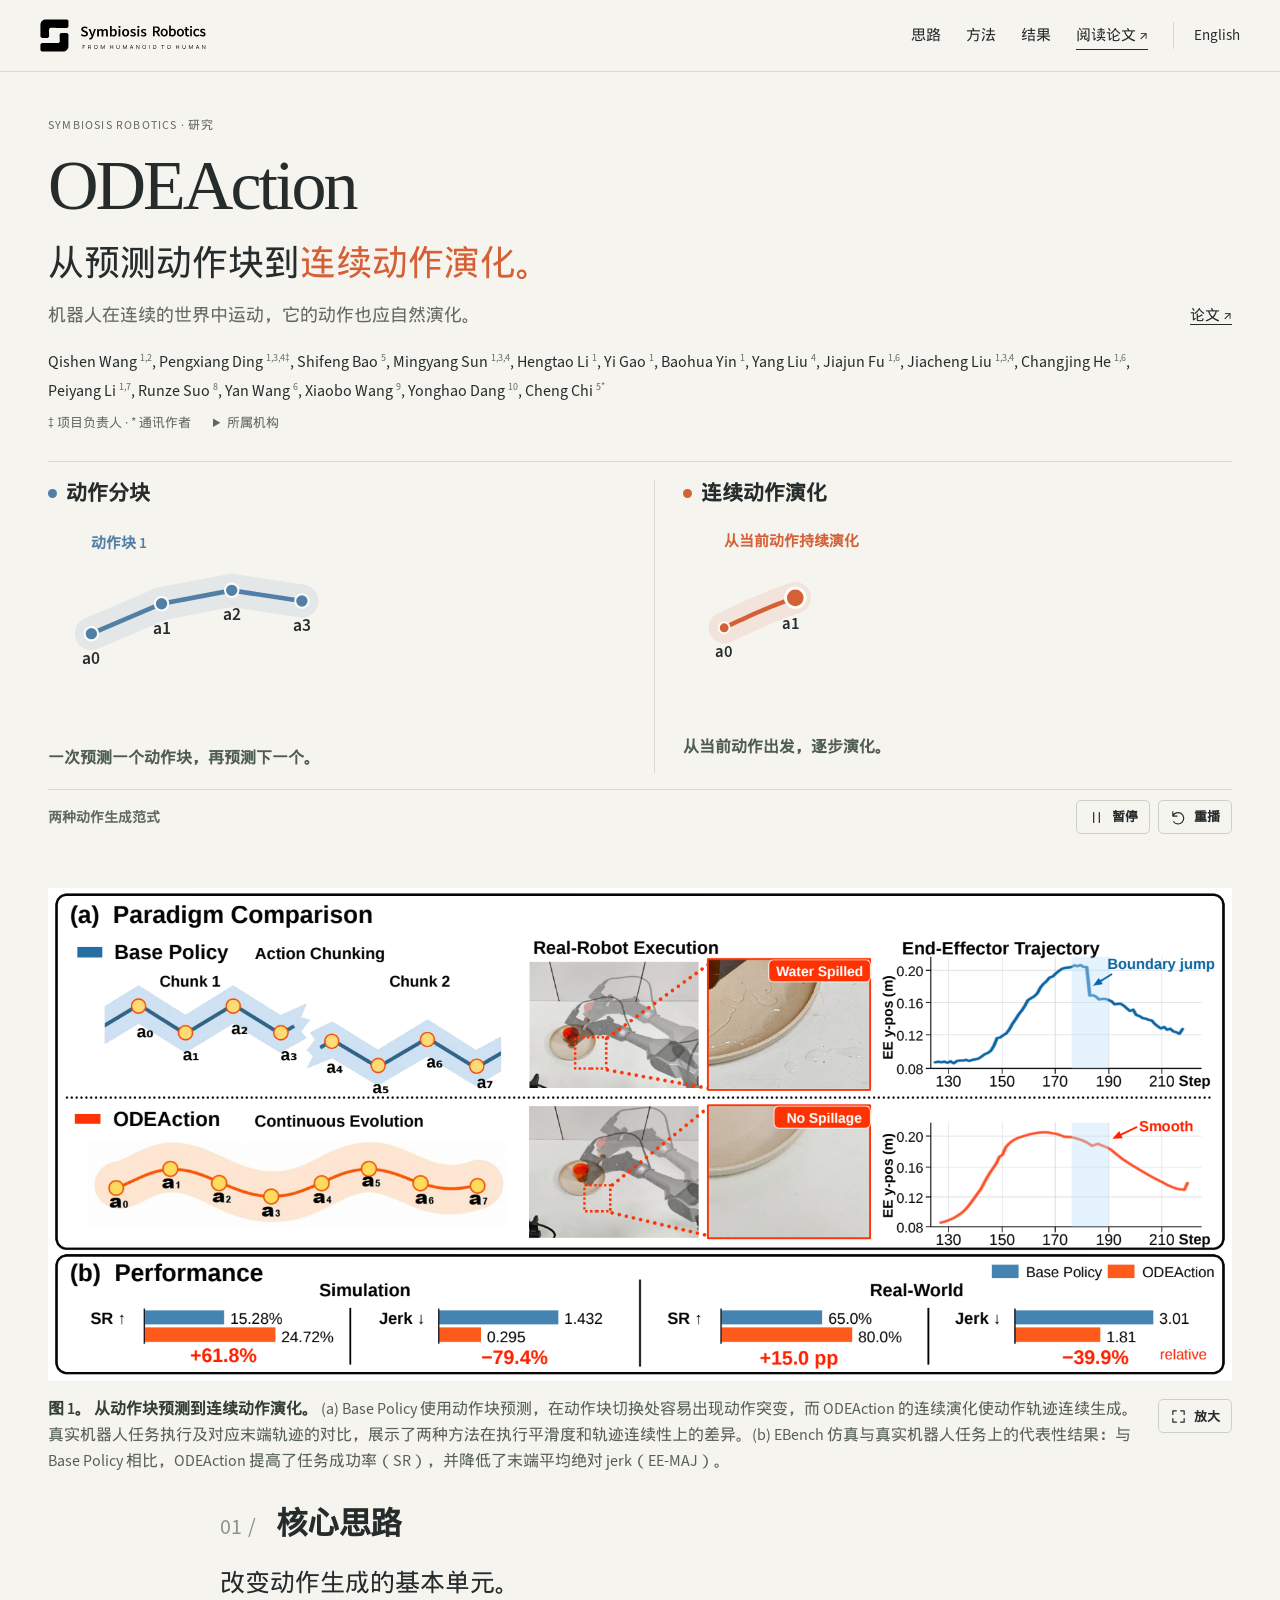
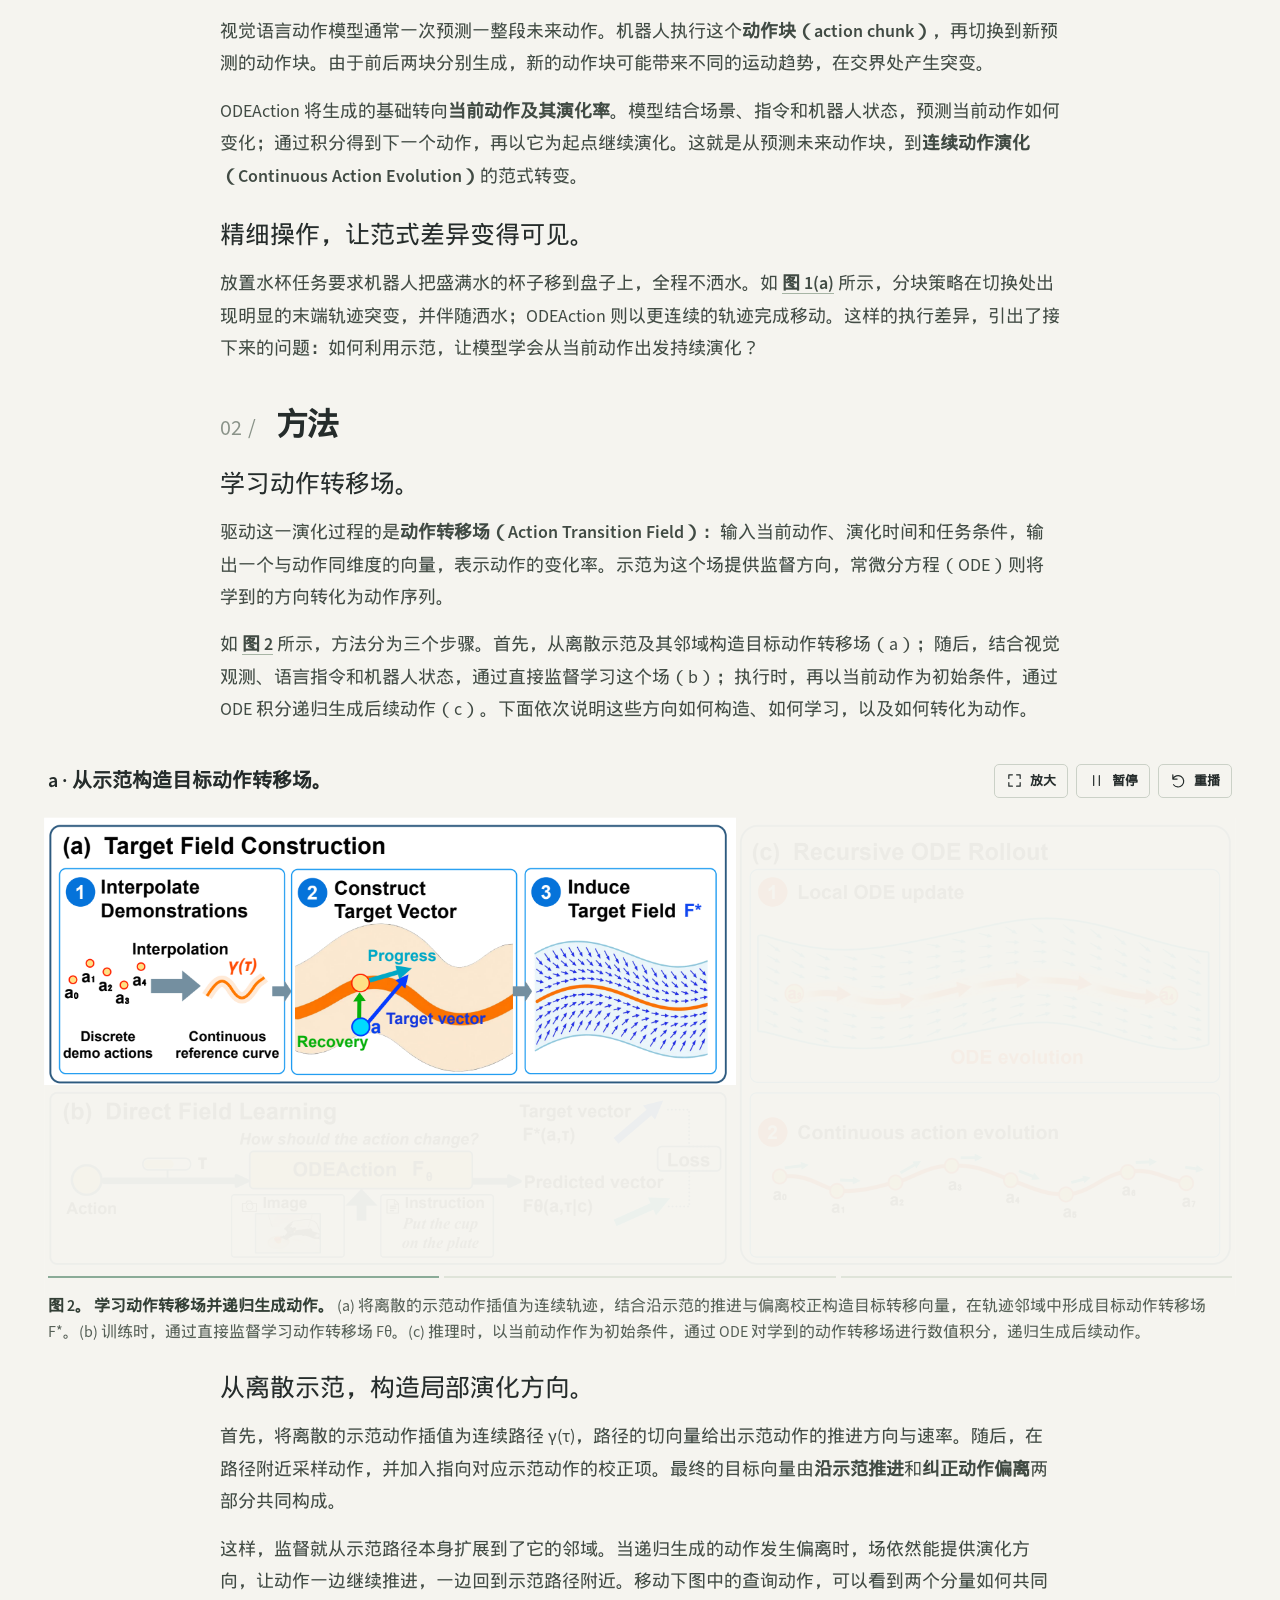
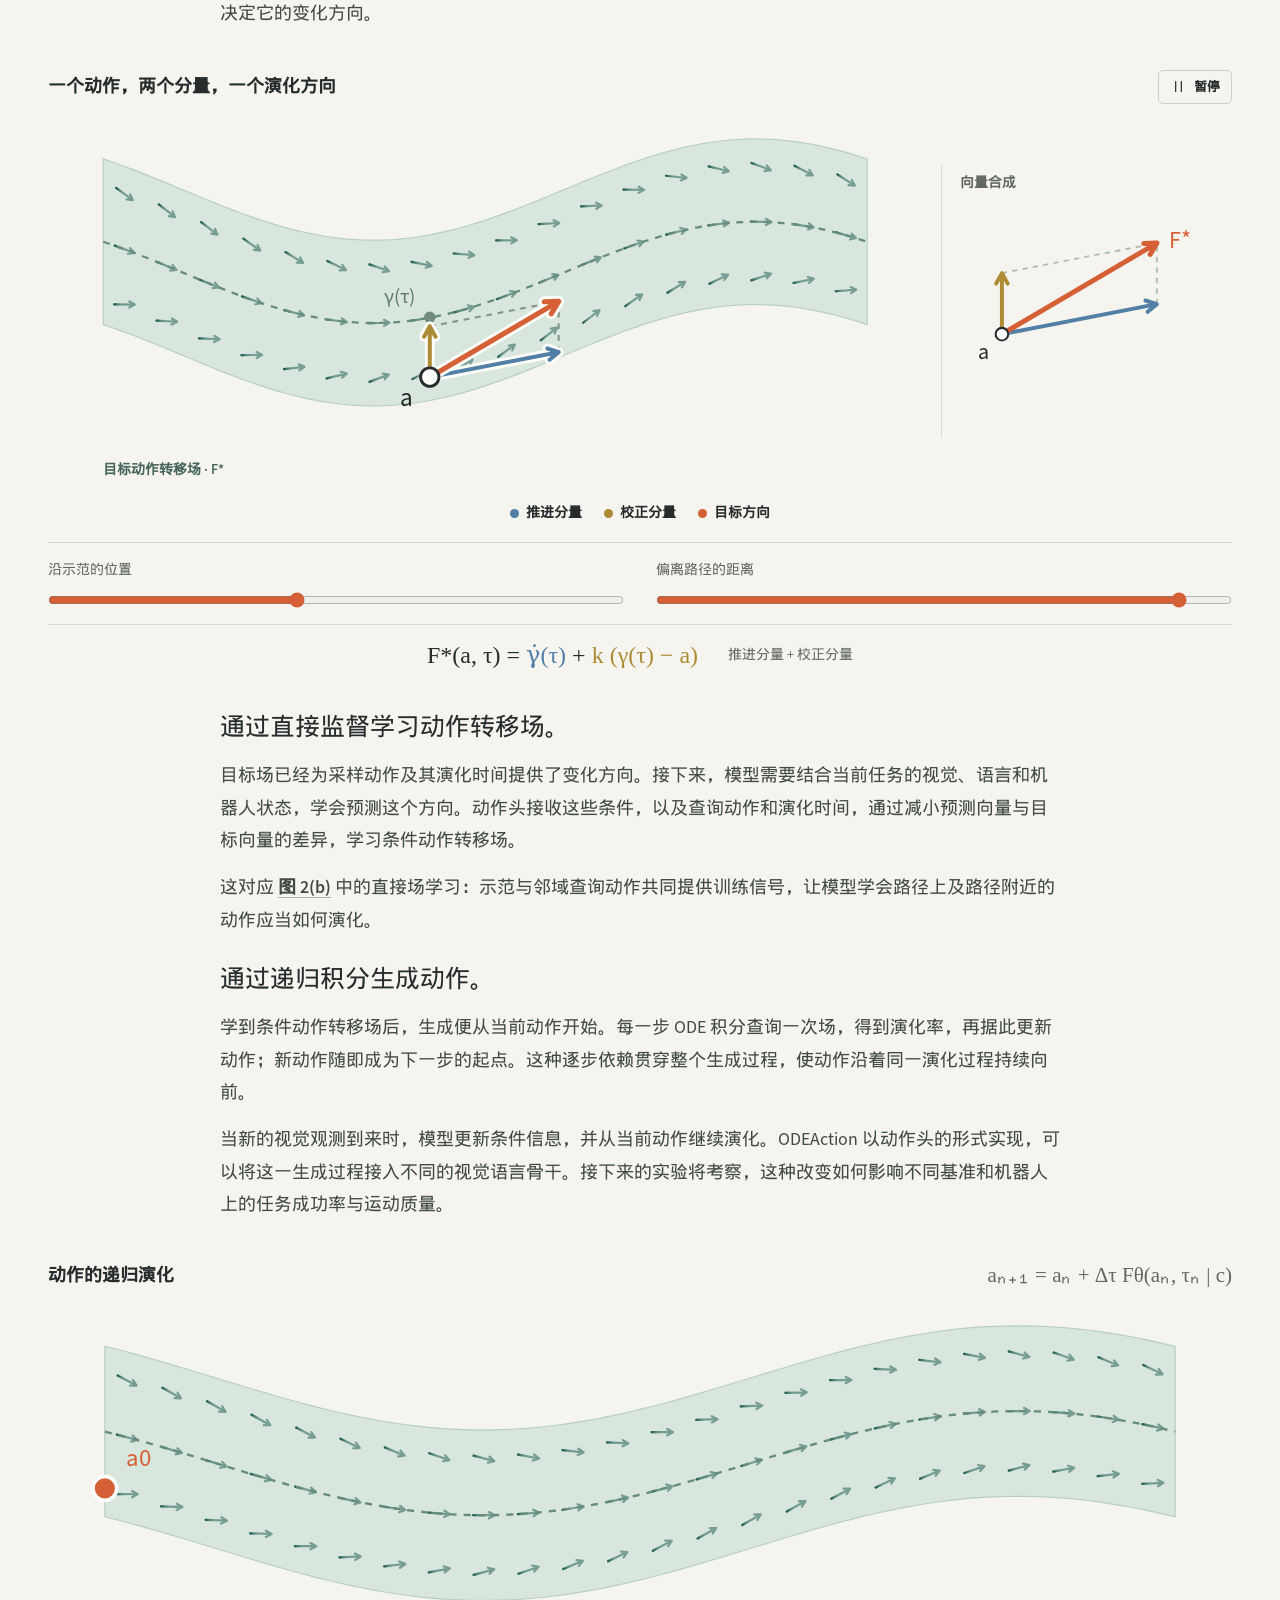
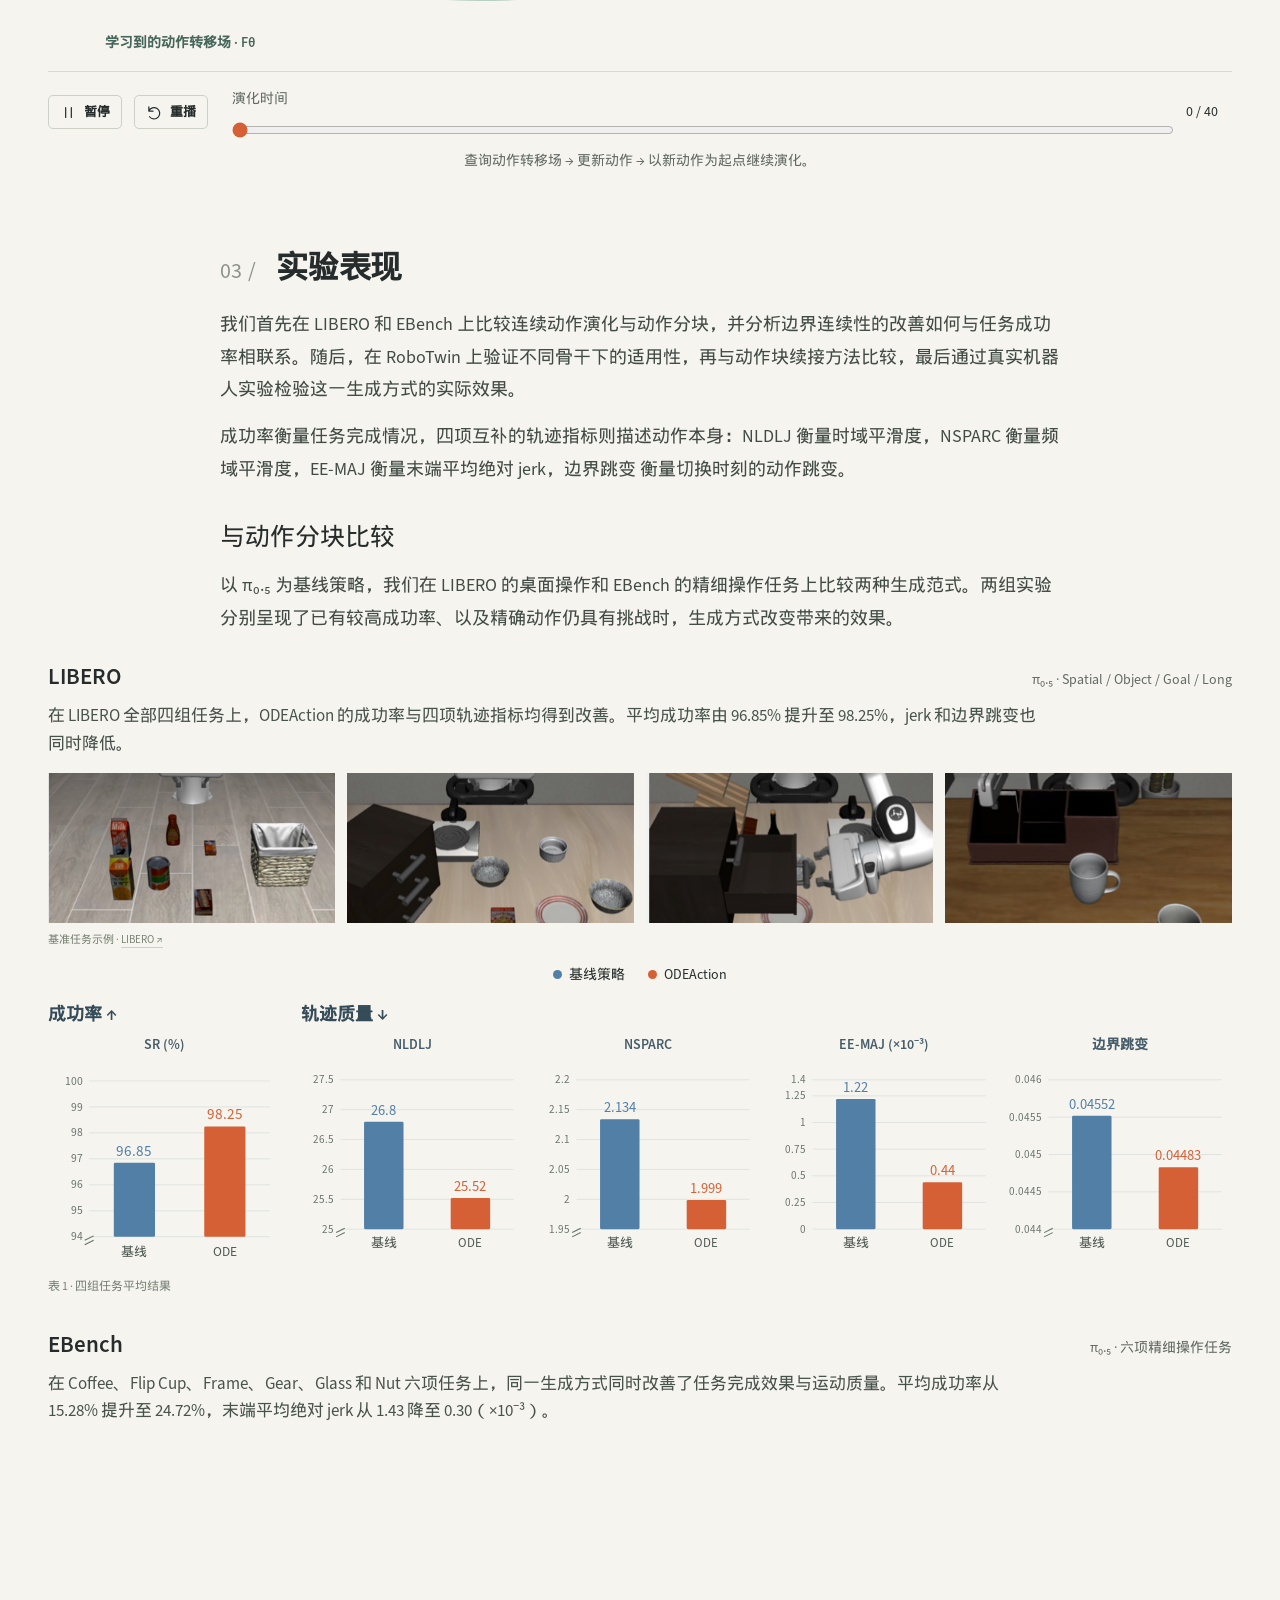
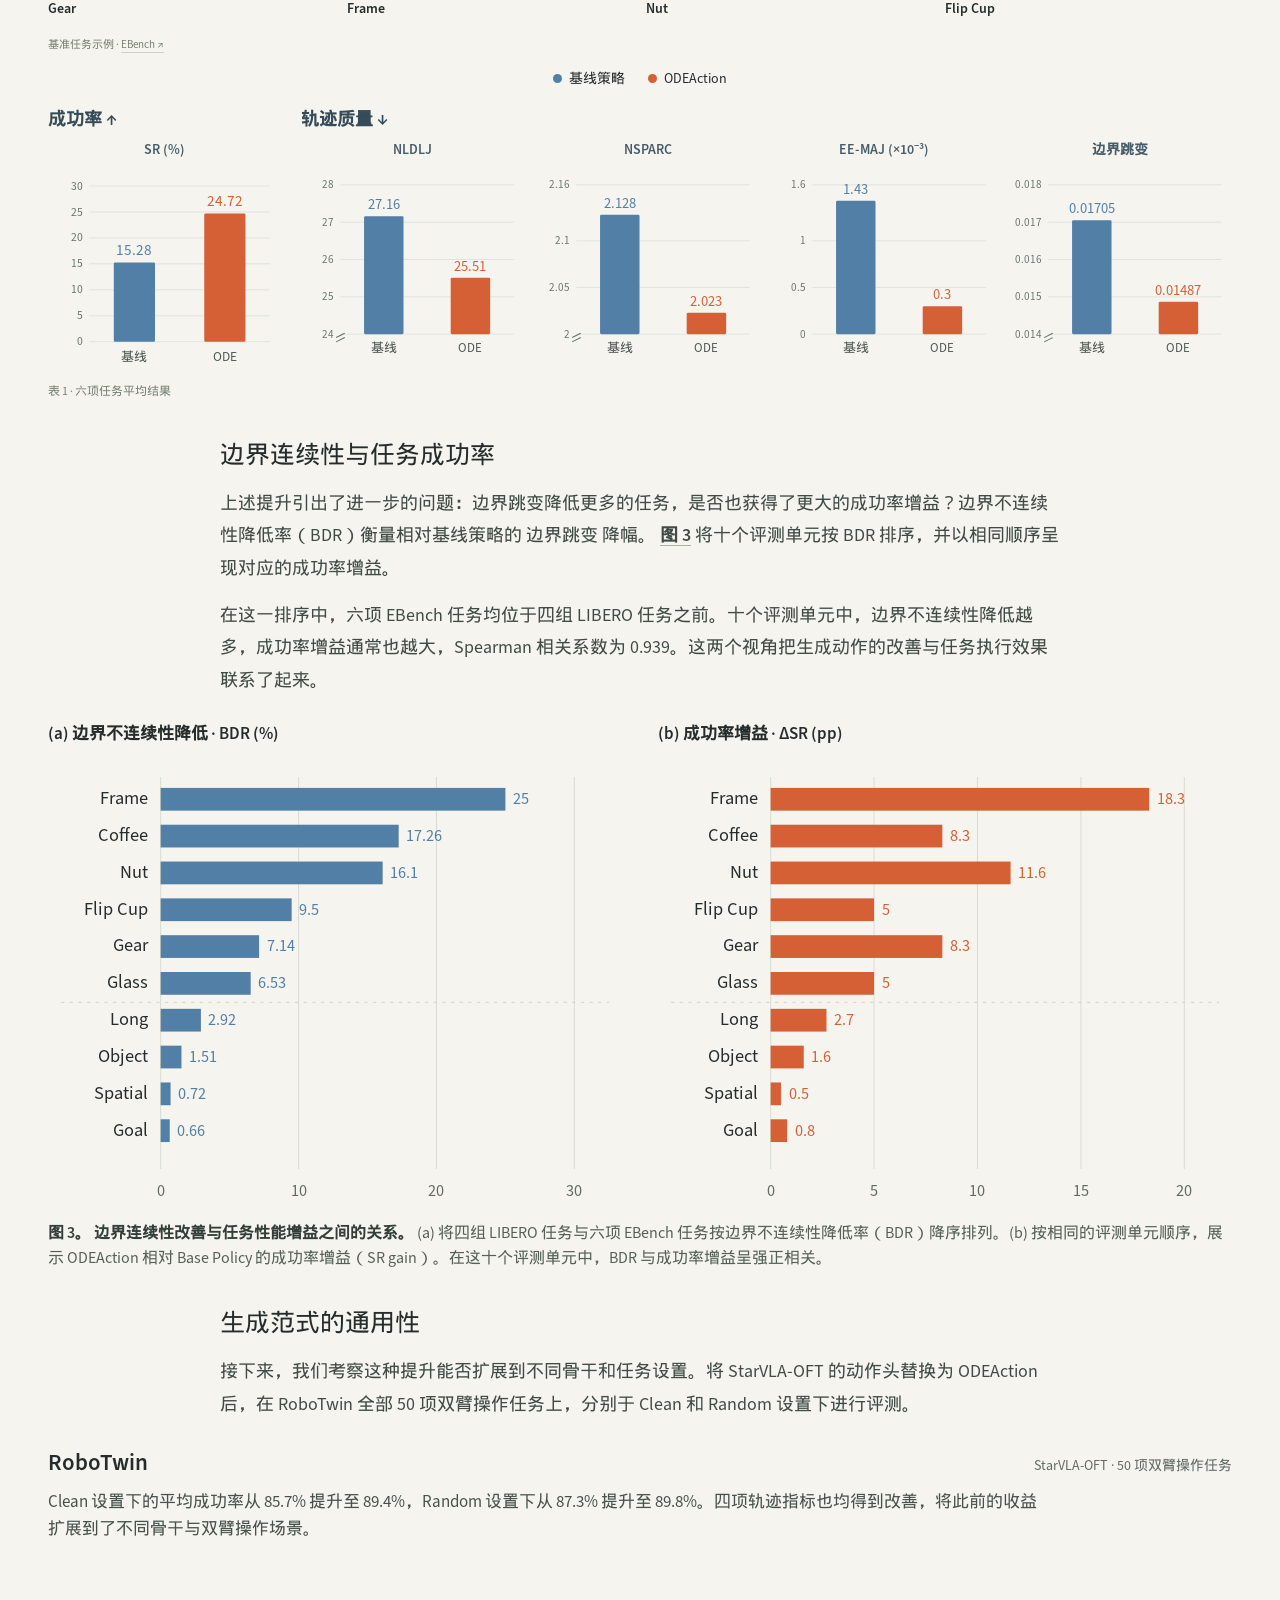
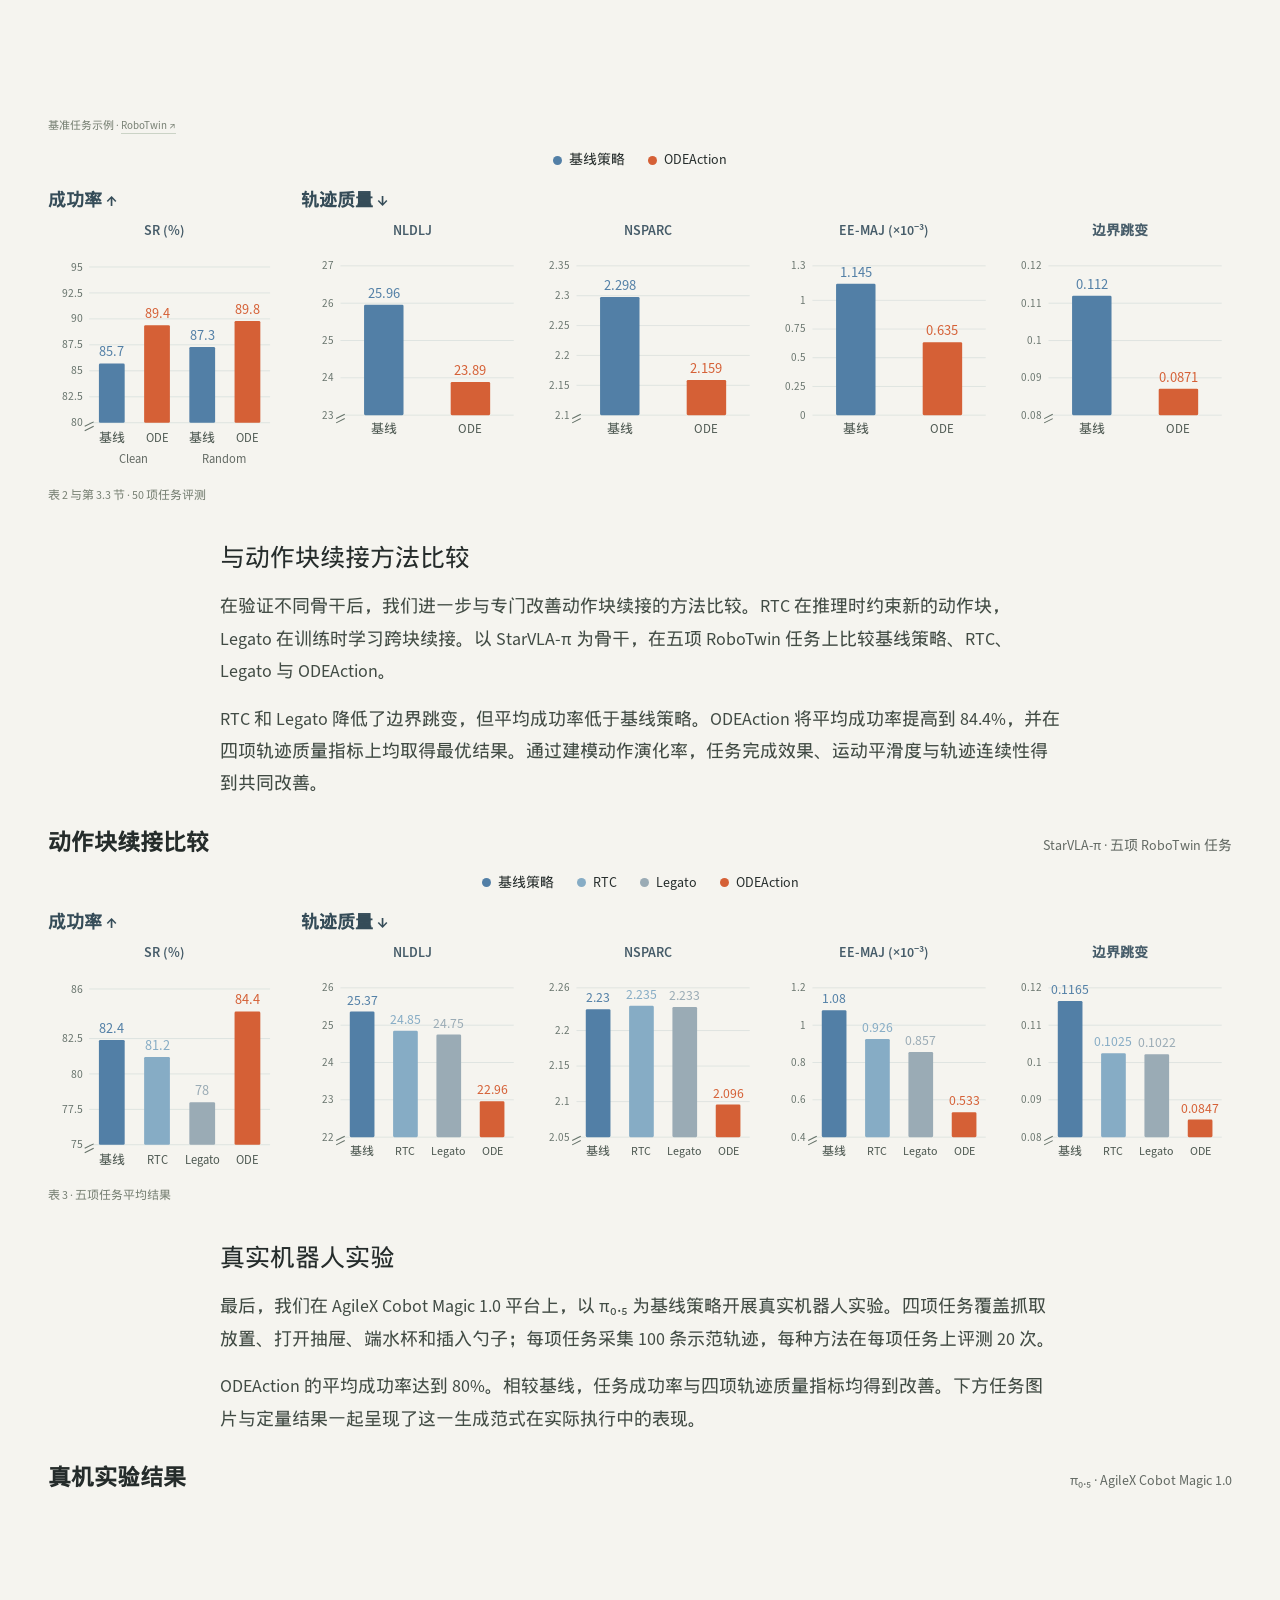
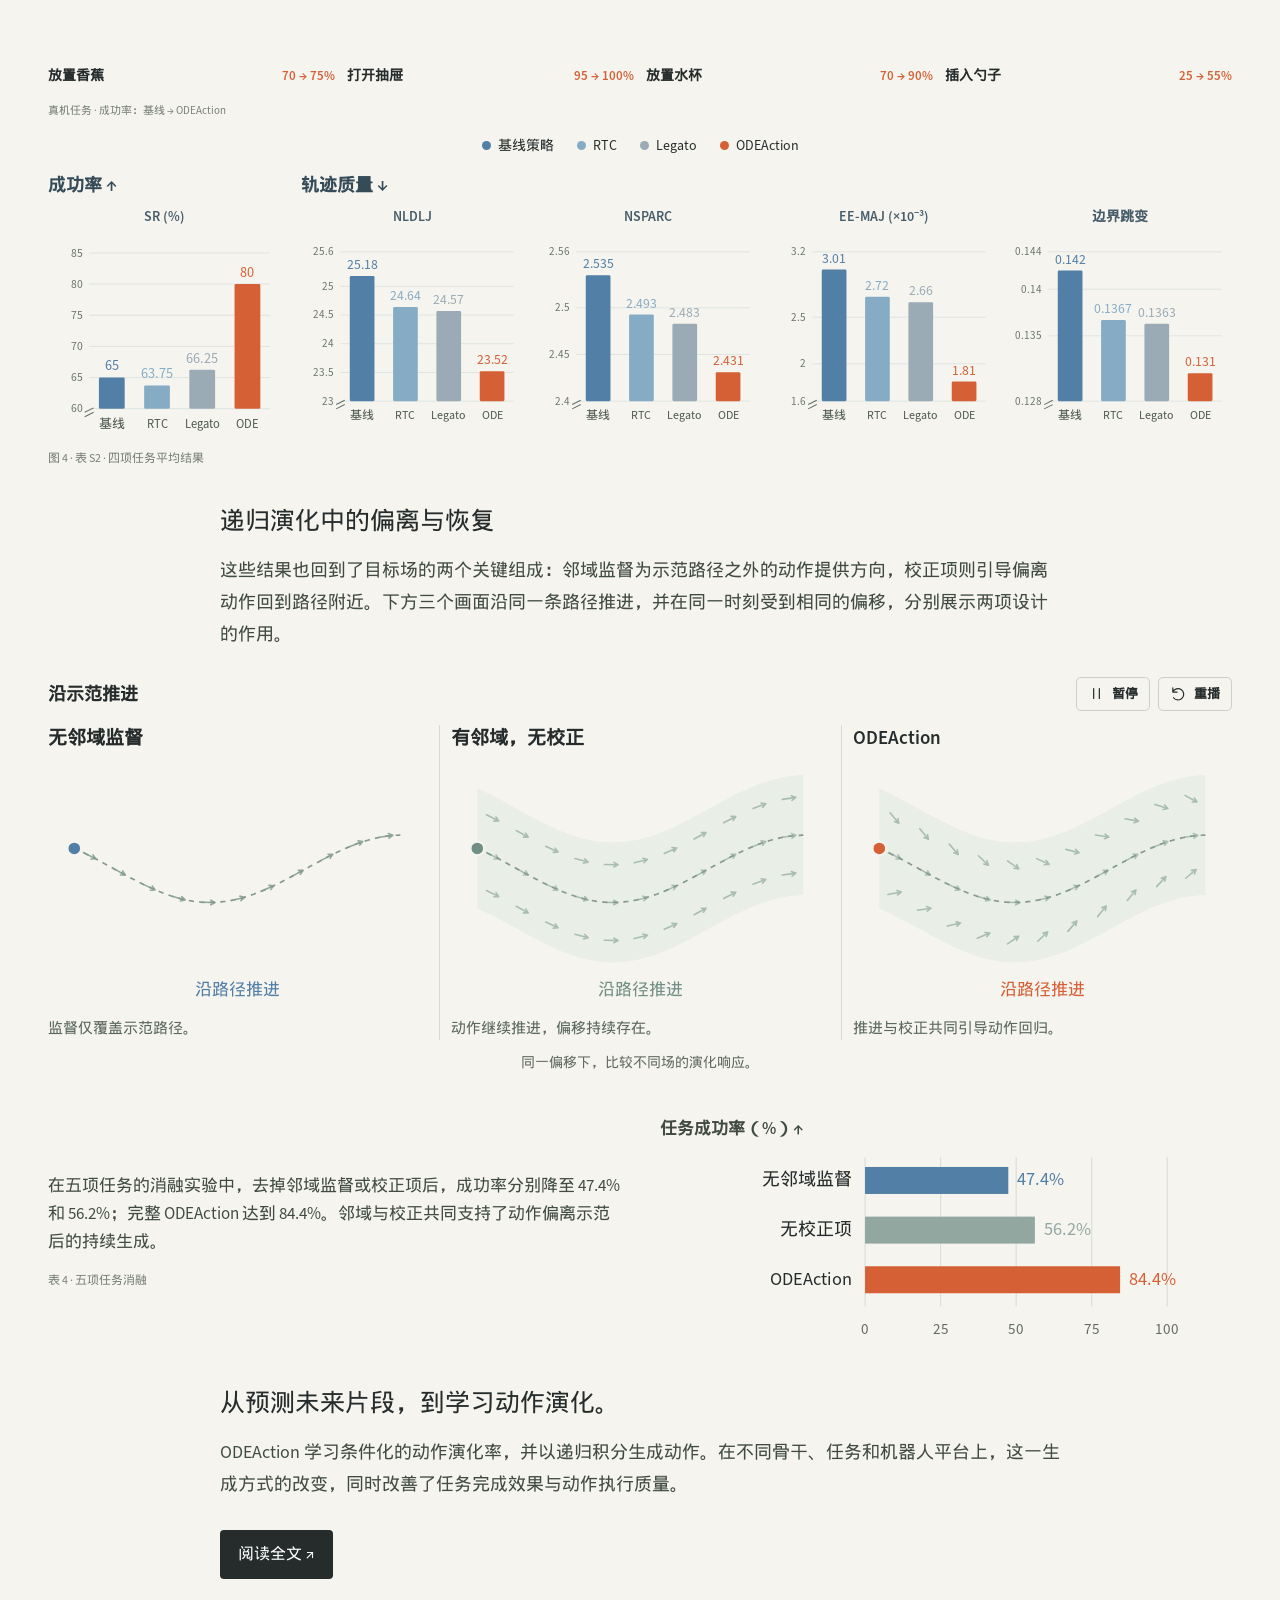
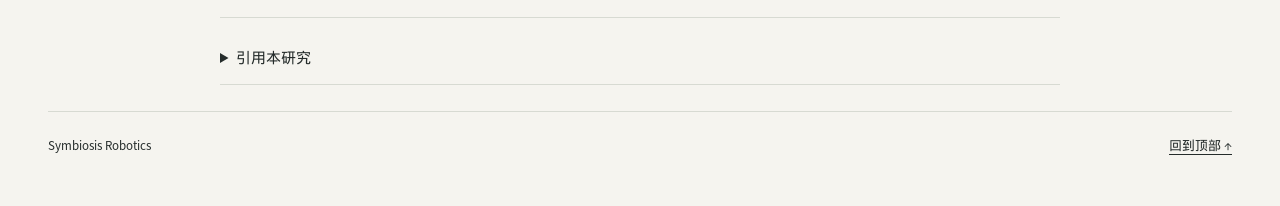
==== commit 47915d17: "Link paper buttons to the arXiv abstract page" ====
--- a/zh.html
+++ b/zh.html
@@ -1,13 +1,13 @@
 <!doctype html>
 <html lang="zh-CN"><head><meta charset="utf-8"><meta name="viewport" content="width=device-width,initial-scale=1"><meta name="theme-color" content="#f5f4ef"><meta name="description" content="ODEAction 学习动作如何演化。通过交互图解与机器人实验，了解连续动作生成。"><title>ODEAction — 从预测动作块到连续动作演化</title><link rel="icon" href="assets/logo.svg" type="image/svg+xml"><link rel="stylesheet" href="style.css"><link rel="alternate" hreflang="en" href="index.html"><link rel="alternate" hreflang="zh-CN" href="zh.html"></head>
-<body><a class="skip" href="#story">跳到正文</a><header><a class="brand" href="#top"><img src="assets/logo.svg" alt="Symbiosis Robotics"></a><nav aria-label="主导航"><a href="#idea">思路</a><a href="#method">方法</a><a href="#results">结果</a><a class="paper-link" href="assets/ODEAction.pdf">阅读论文 ↗</a><a class="language-link" href="index.html" lang="en" hreflang="en" aria-label="Switch to English">English</a></nav></header>
+<body><a class="skip" href="#story">跳到正文</a><header><a class="brand" href="#top"><img src="assets/logo.svg" alt="Symbiosis Robotics"></a><nav aria-label="主导航"><a href="#idea">思路</a><a href="#method">方法</a><a href="#results">结果</a><a class="paper-link" href="https://arxiv.org/abs/2611.09672">阅读论文 ↗</a><a class="language-link" href="index.html" lang="en" hreflang="en" aria-label="Switch to English">English</a></nav></header>
 
 <main id="top">
 <div class="hero wide">
   <div class="eyebrow">SYMBIOSIS ROBOTICS · 研究</div>
   <h1>ODEAction</h1>
   <p class="subtitle"><span>从预测动作块</span><span>到<em>连续动作演化。</em></span></p>
-  <div class="hero-bottom"><p class="intro">机器人在连续的世界中运动，它的动作也应自然演化。</p><div class="links"><a href="assets/ODEAction.pdf">论文 ↗</a></div></div>
+  <div class="hero-bottom"><p class="intro">机器人在连续的世界中运动，它的动作也应自然演化。</p><div class="links"><a href="https://arxiv.org/abs/2611.09672">论文 ↗</a></div></div>
 <div class="front-authors" id="authors"><div id="authorList" aria-label="作者"></div><div class="author-meta"><span>‡ 项目负责人 · * 通讯作者</span><details><summary>所属机构</summary><div id="affiliationList"></div></details></div></div>
 </div>
 <figure class="wide comparison" id="idea">
@@ -89,6 +89,6 @@
 <p>这些结果也回到了目标场的两个关键组成：邻域监督为示范路径之外的动作提供方向，校正项则引导偏离动作回到路径附近。下方三个画面沿同一条路径推进，并在同一时刻受到相同的偏移，分别展示两项设计的作用。</p></div>
 <figure id="ablationFigure" class="wide ablation-figure"><div class="ablation-toolbar"><span id="ablationStage">沿示范推进</span><div class="figure-actions"><button class="control-button" id="ablationPlay"><svg class="icon" viewBox="0 0 24 24" aria-hidden="true"><path d="M8 5v14M16 5v14"/></svg><span>暂停</span></button><button class="control-button" id="ablationReplay"><svg class="icon" viewBox="0 0 24 24" aria-hidden="true"><path d="M4 10a8 8 0 1 1 1 8M4 4v6h6"/></svg><span>重播</span></button></div></div><div class="ablation-grid"><div><h4>无邻域监督</h4><svg id="ablation-0" viewBox="0 0 360 245" role="img" aria-label="监督仅覆盖示范路径。"></svg><p>监督仅覆盖示范路径。</p></div><div><h4>有邻域，无校正</h4><svg id="ablation-1" viewBox="0 0 360 245" role="img" aria-label="动作继续推进，偏移持续存在。"></svg><p>动作继续推进，偏移持续存在。</p></div><div><h4>ODEAction</h4><svg id="ablation-2" viewBox="0 0 360 245" role="img" aria-label="推进与校正共同引导动作回归。"></svg><p>推进与校正共同引导动作回归。</p></div></div><figcaption>同一偏移下，比较不同场的演化响应。</figcaption></figure>
 <div class="wide ablation-evidence"><div><p>在五项任务的消融实验中，去掉邻域监督或校正项后，成功率分别降至 47.4% 和 56.2%；完整 ODEAction 达到 84.4%。邻域与校正共同支持了动作偏离示范后的持续生成。</p><p class="chart-source">表 4 · 五项任务消融</p></div><div><h4>任务成功率（%）↑</h4><div id="ablationChart"></div></div></div></div>
-<div class="prose closing"><h3>从预测未来片段，到学习动作演化。</h3><p>ODEAction 学习条件化的动作演化率，并以递归积分生成动作。在不同骨干、任务和机器人平台上，这一生成方式的改变，同时改善了任务完成效果与动作执行质量。</p><a class="read-button" href="assets/ODEAction.pdf">阅读全文 ↗</a></div>
+<div class="prose closing"><h3>从预测未来片段，到学习动作演化。</h3><p>ODEAction 学习条件化的动作演化率，并以递归积分生成动作。在不同骨干、任务和机器人平台上，这一生成方式的改变，同时改善了任务完成效果与动作执行质量。</p><a class="read-button" href="https://arxiv.org/abs/2611.09672">阅读全文 ↗</a></div>
 </section>
 <section id="cite" class="prose credits"><details><summary>引用本研究</summary><pre id="citation"></pre><button id="copyCitation">复制引用</button></details></section></article></main><footer class="wide"><span>Symbiosis Robotics</span><a href="#top">回到顶部 ↑</a></footer><dialog id="figureDialog"><button class="control-button" id="closeFigure" autofocus><svg class="icon" viewBox="0 0 24 24" aria-hidden="true"><path d="m6 6 12 12M18 6 6 18"/></svg><span>关闭</span></button><div class="zoom-scroll"><img src="assets/figure2.png" alt="论文原图大图"></div></dialog><script src="app.zh.js"></script><script src="language.js"></script></body></html>
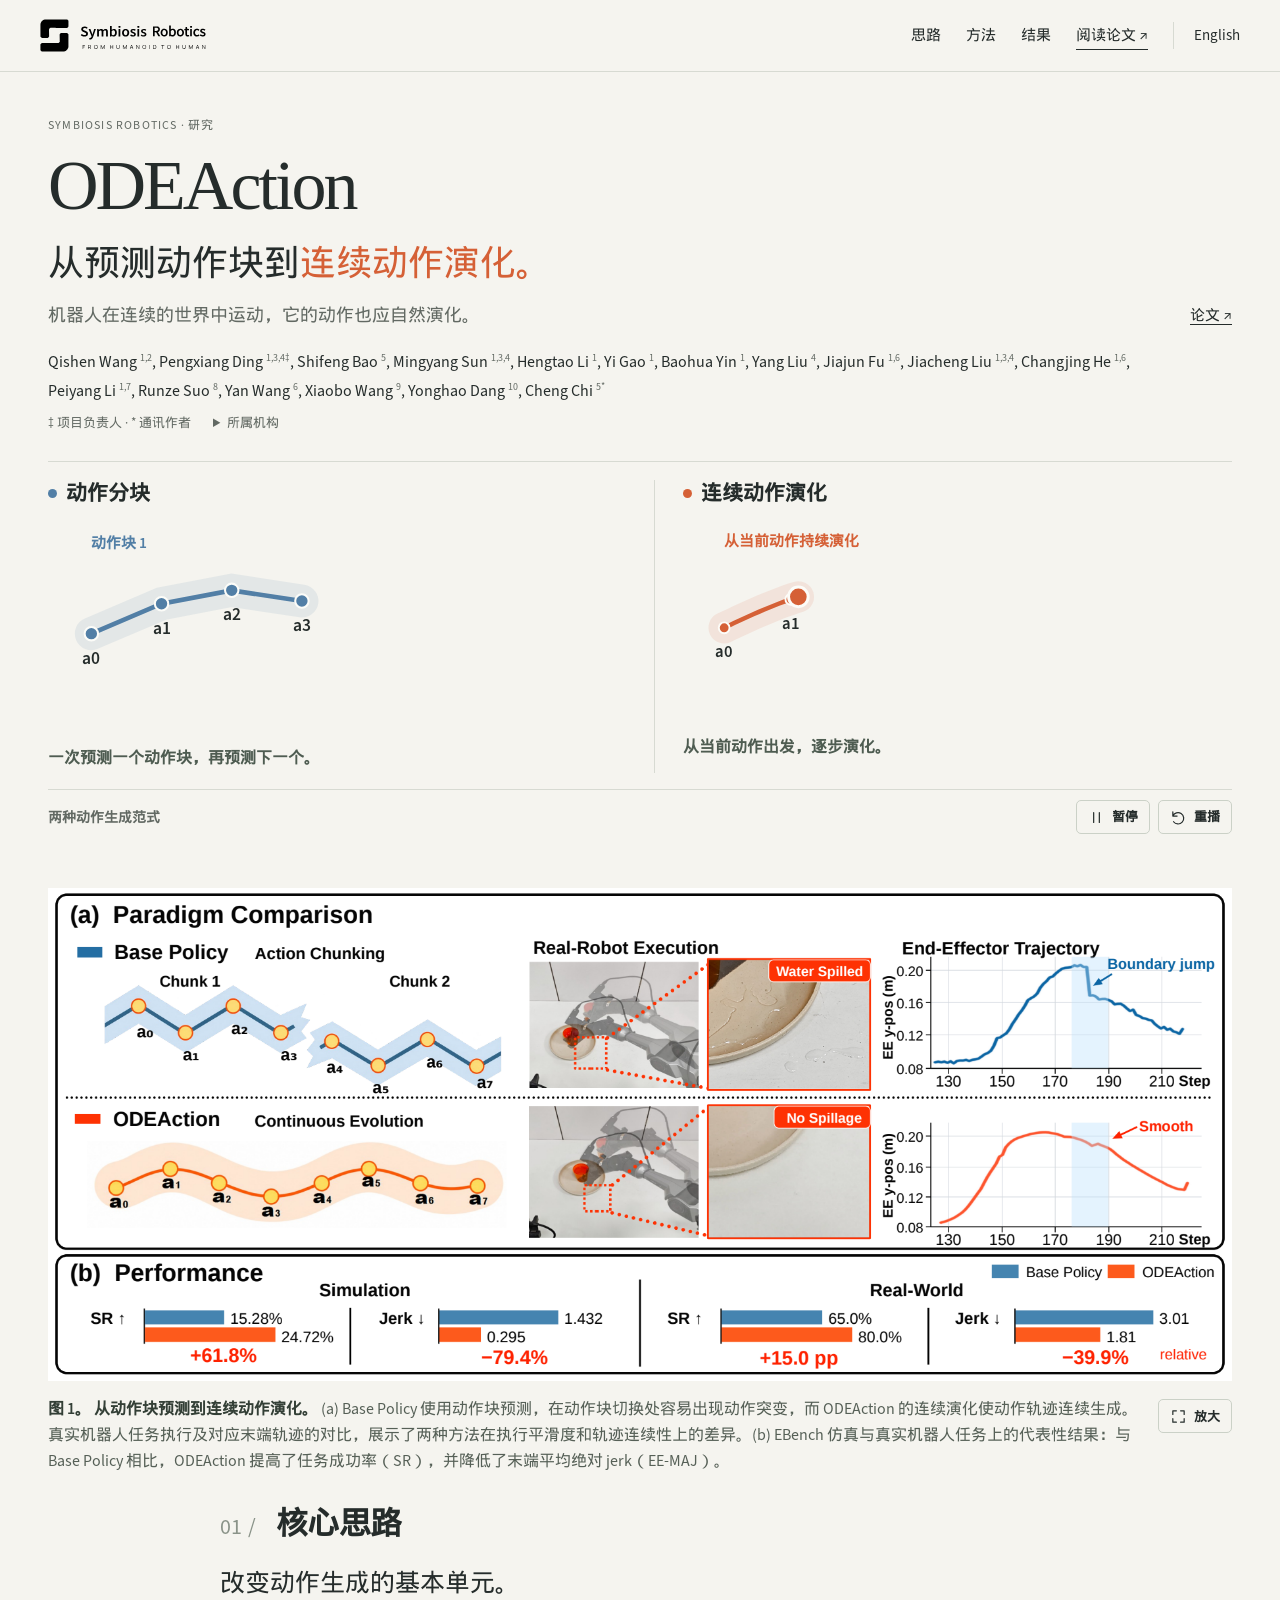
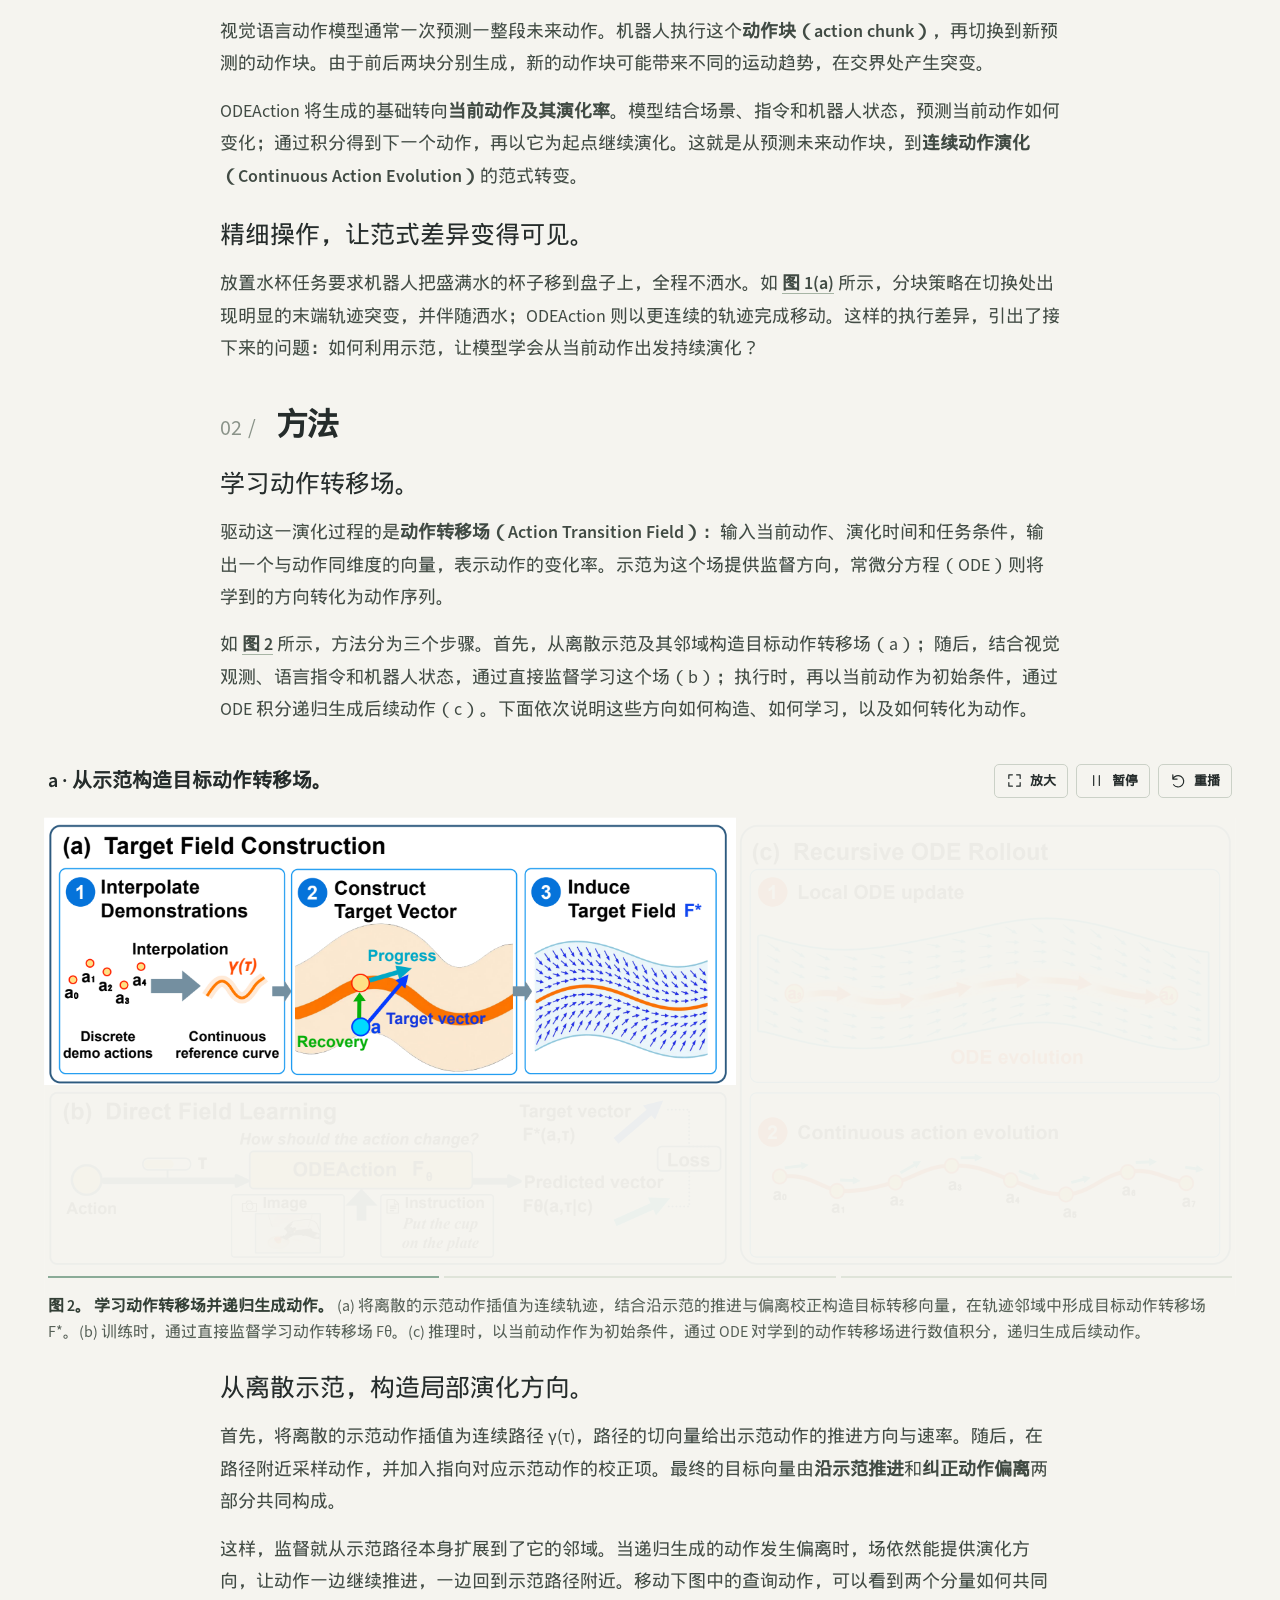
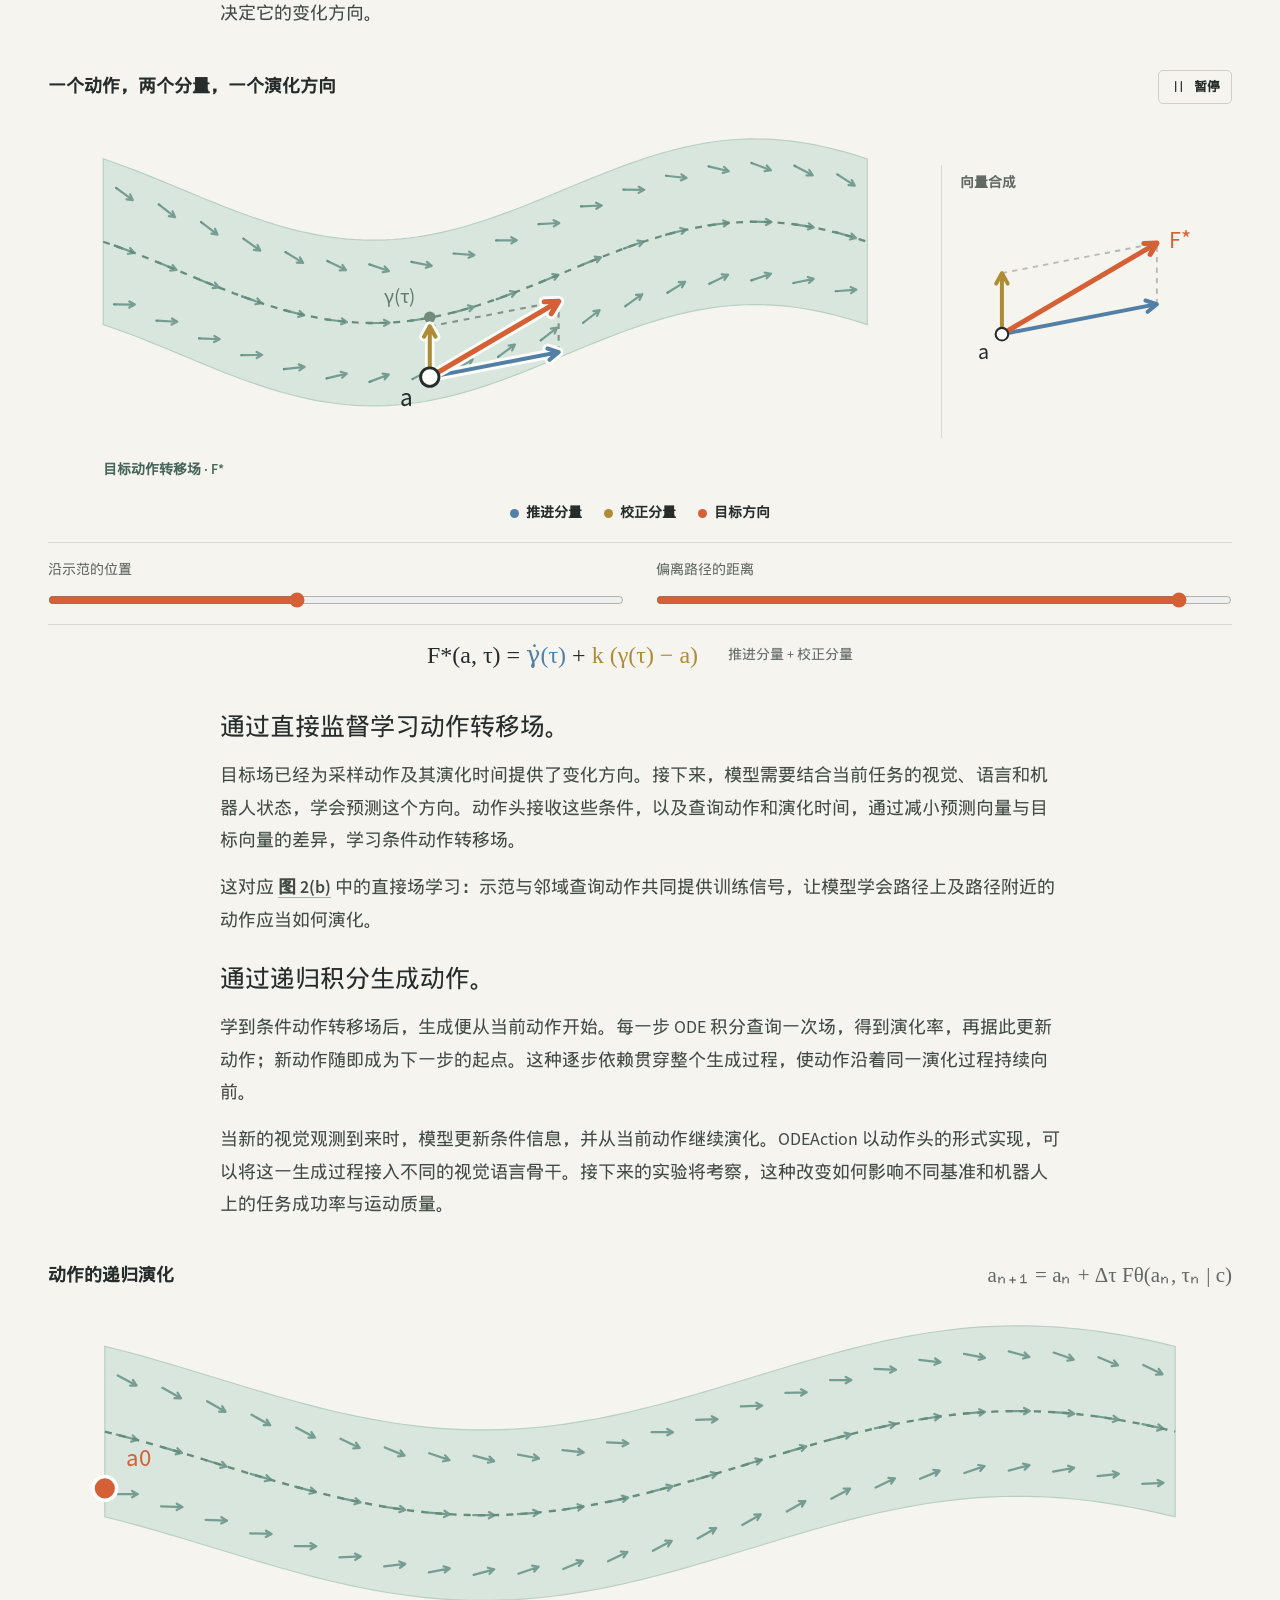
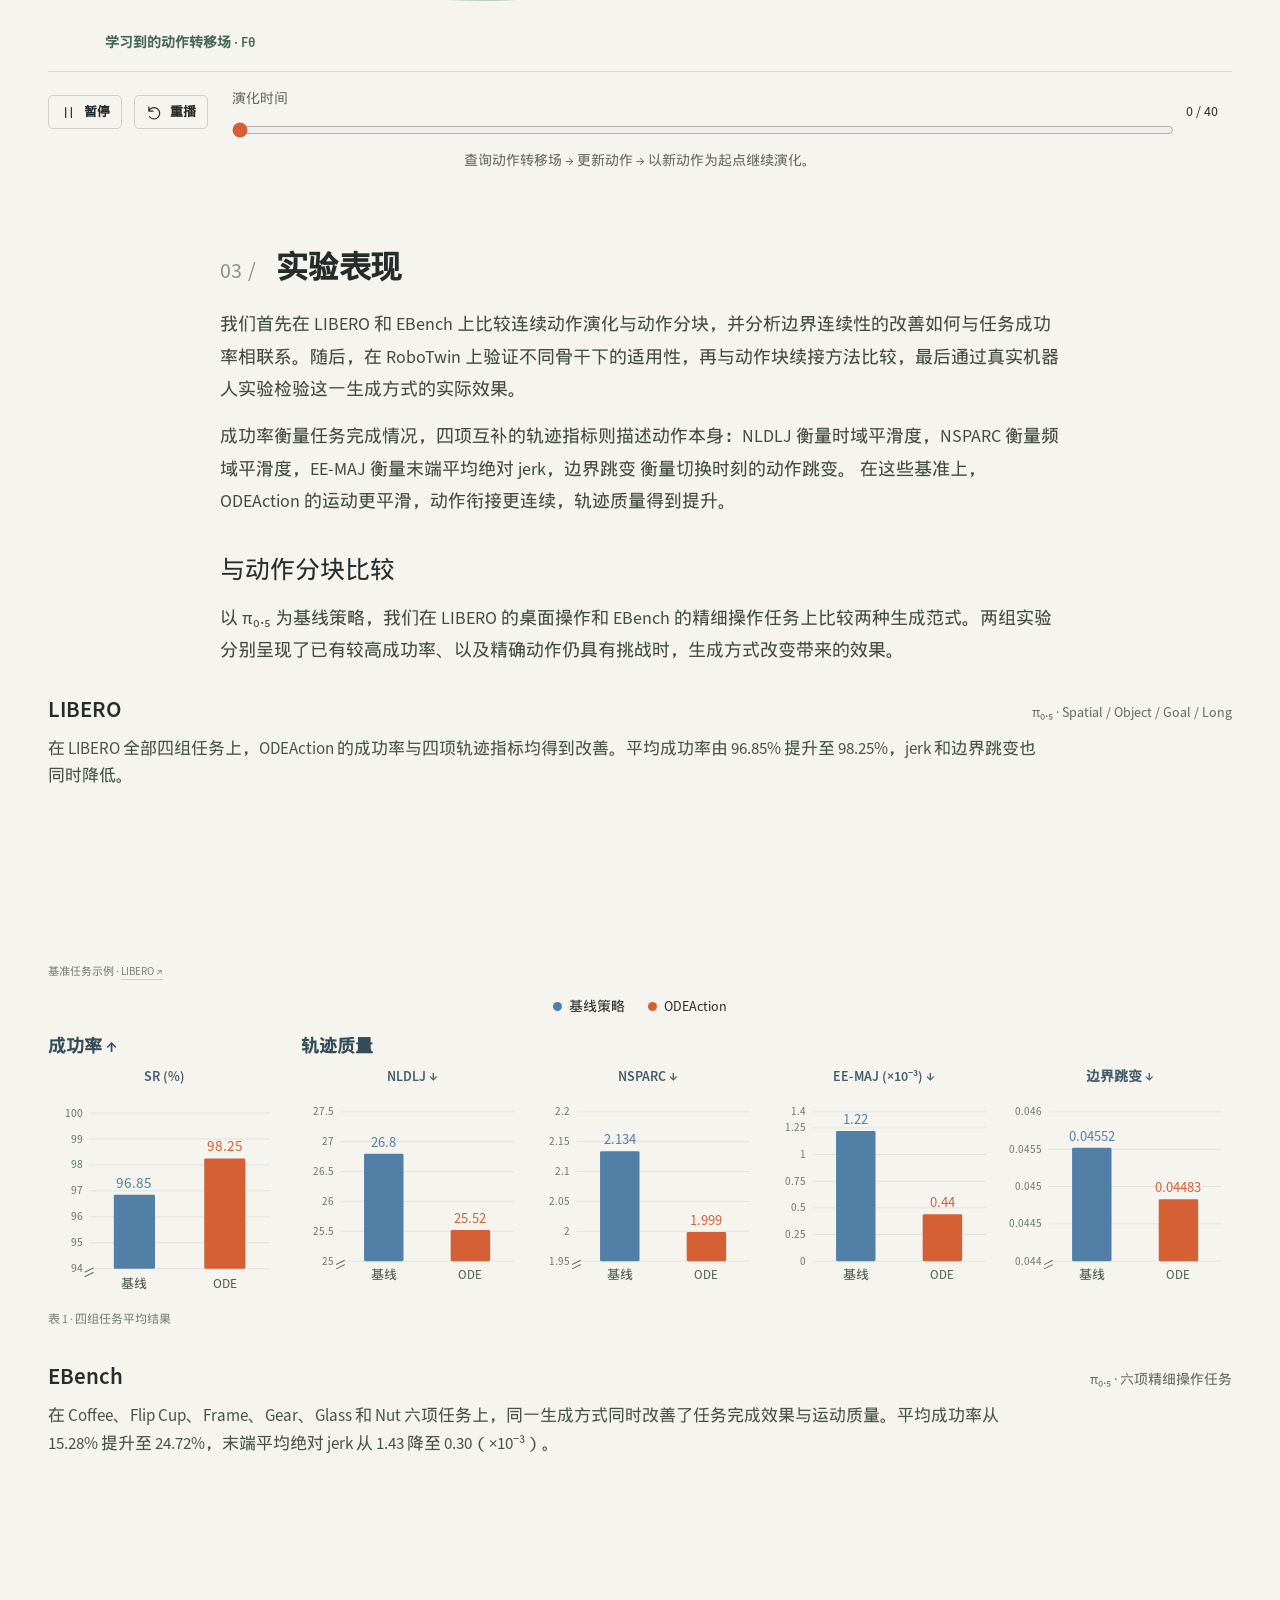
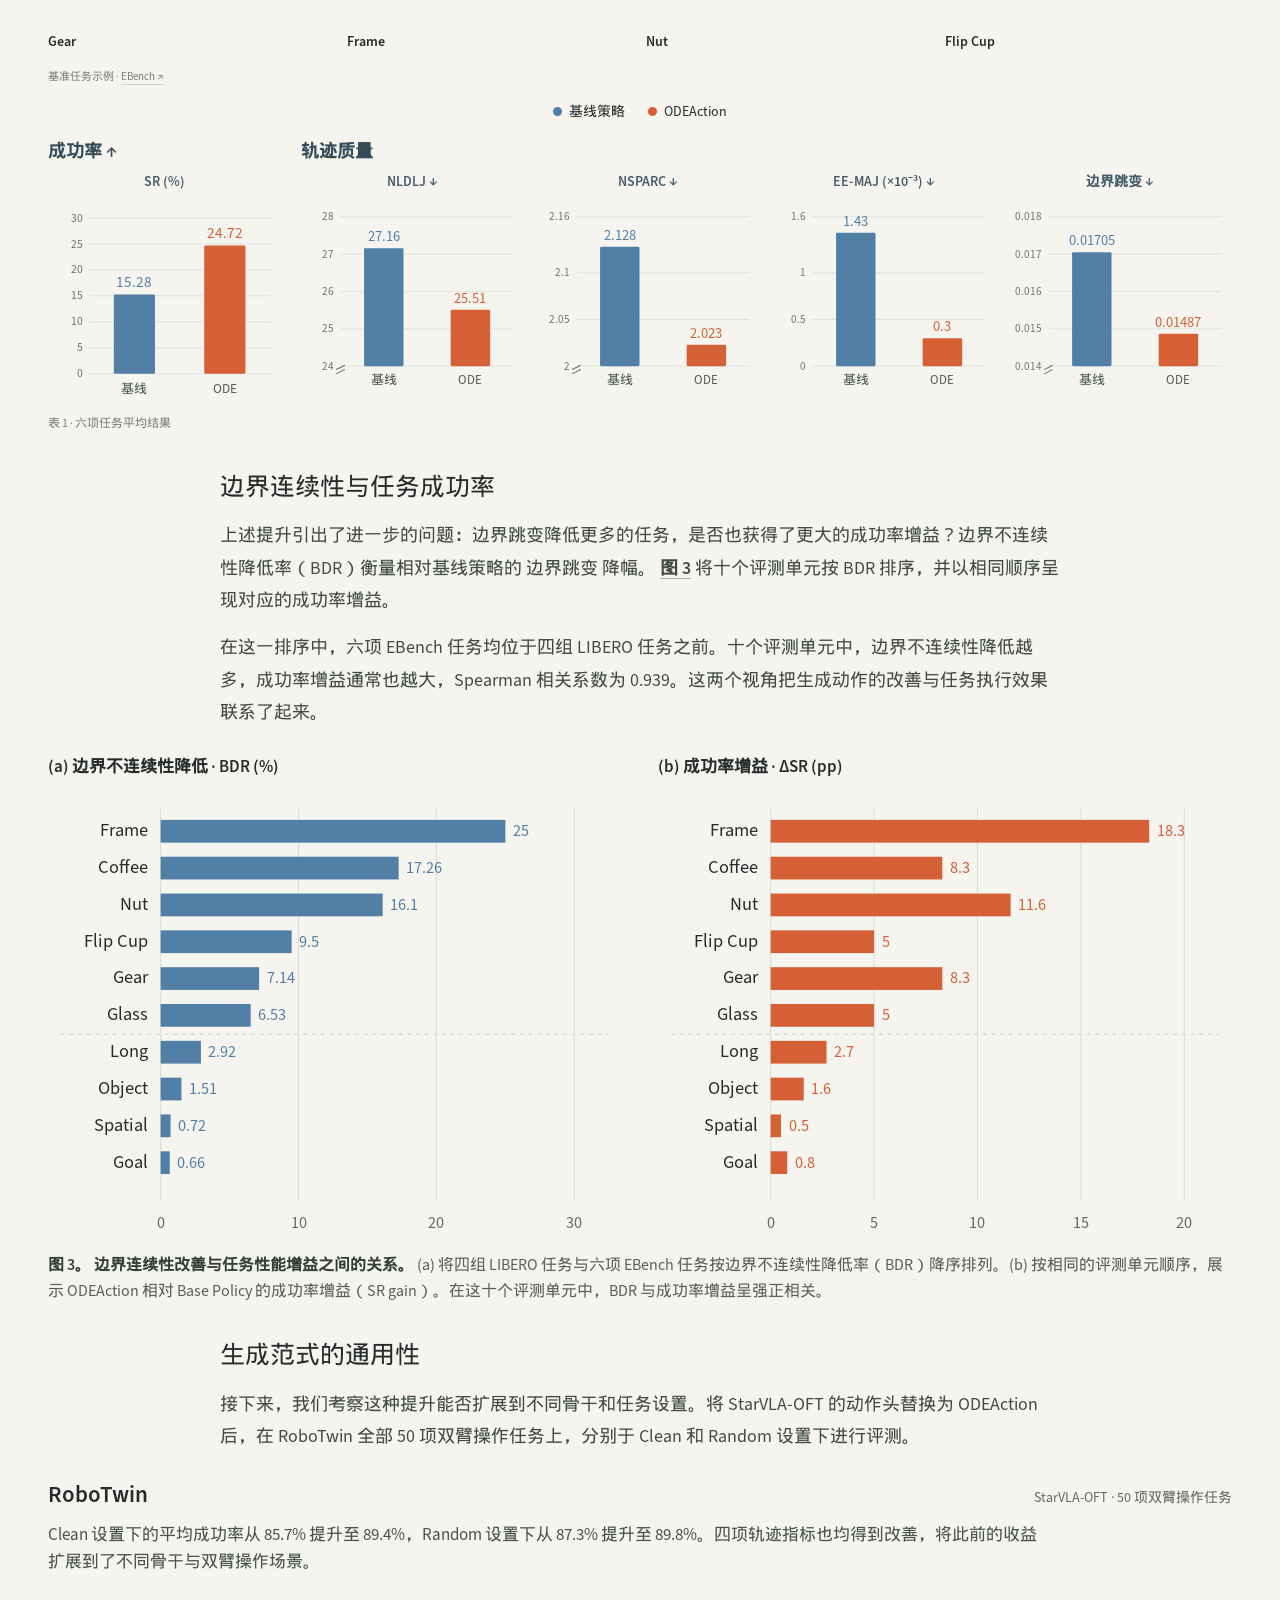
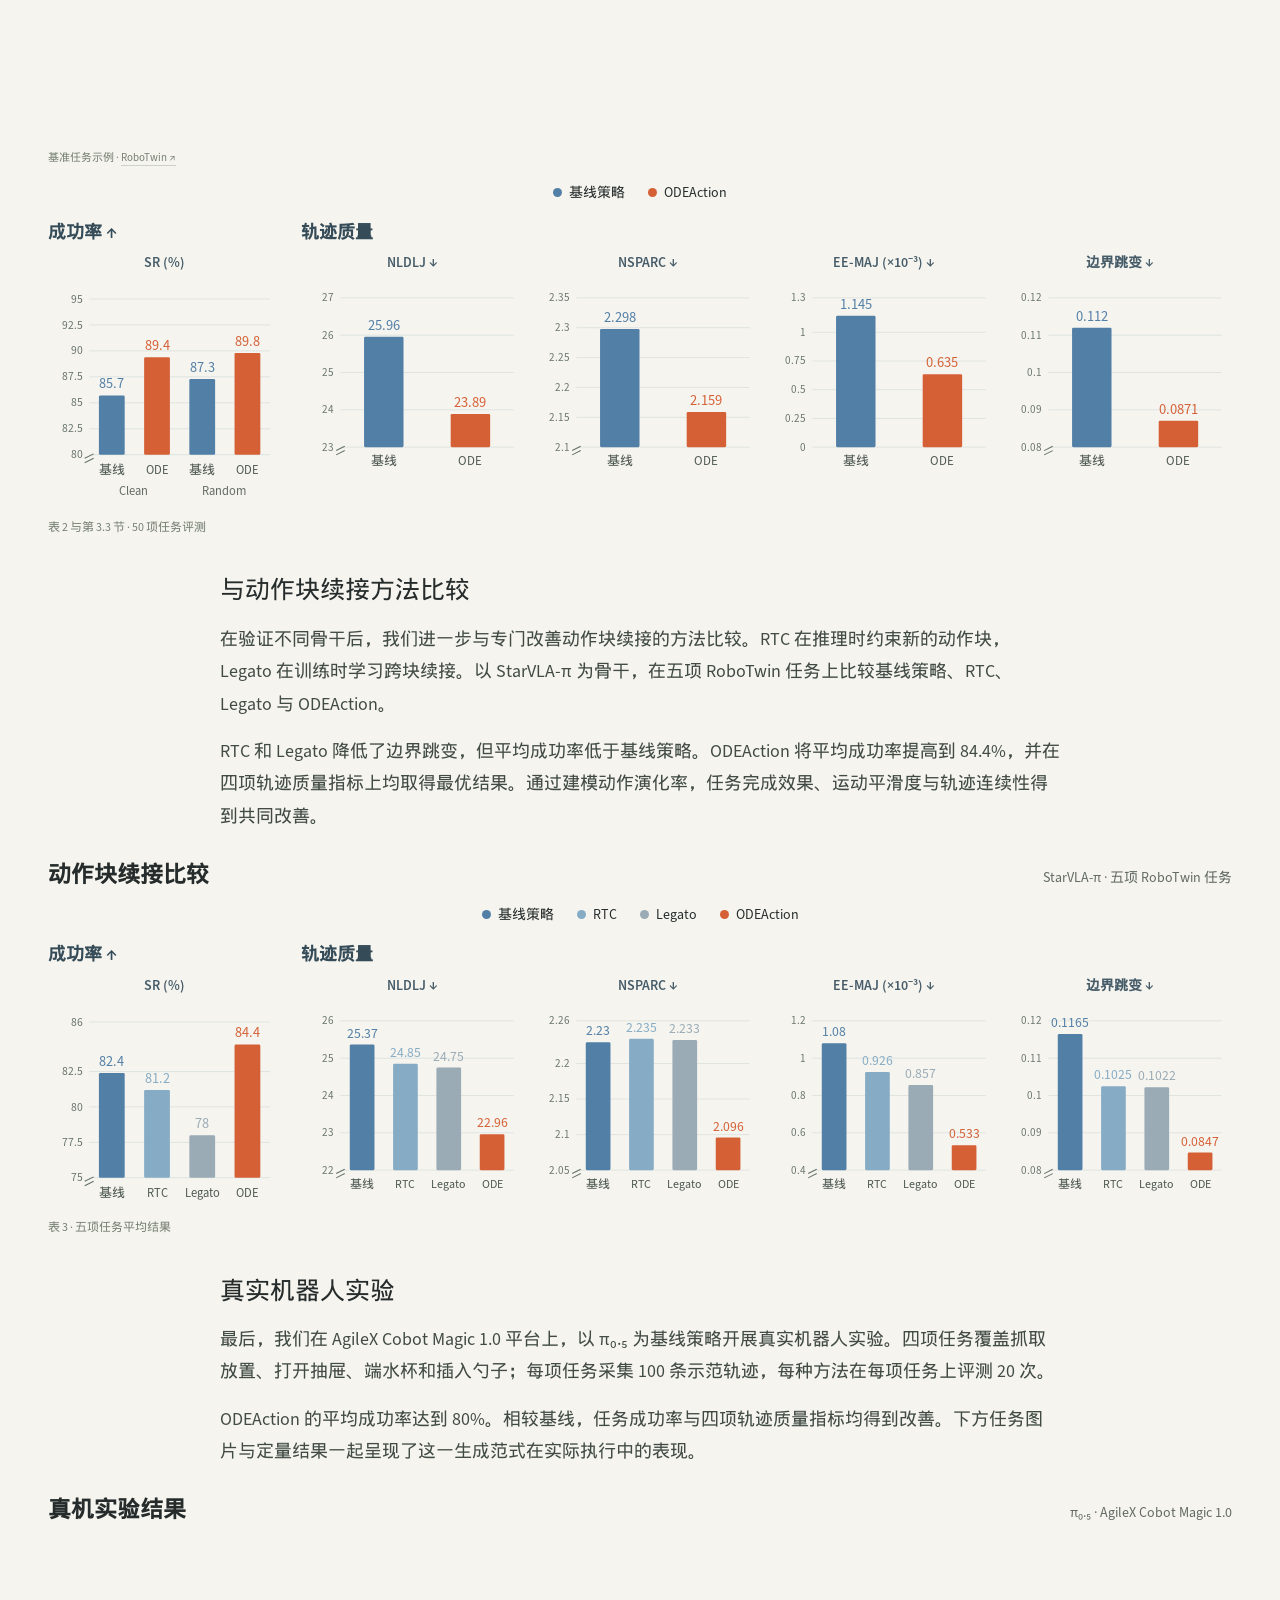
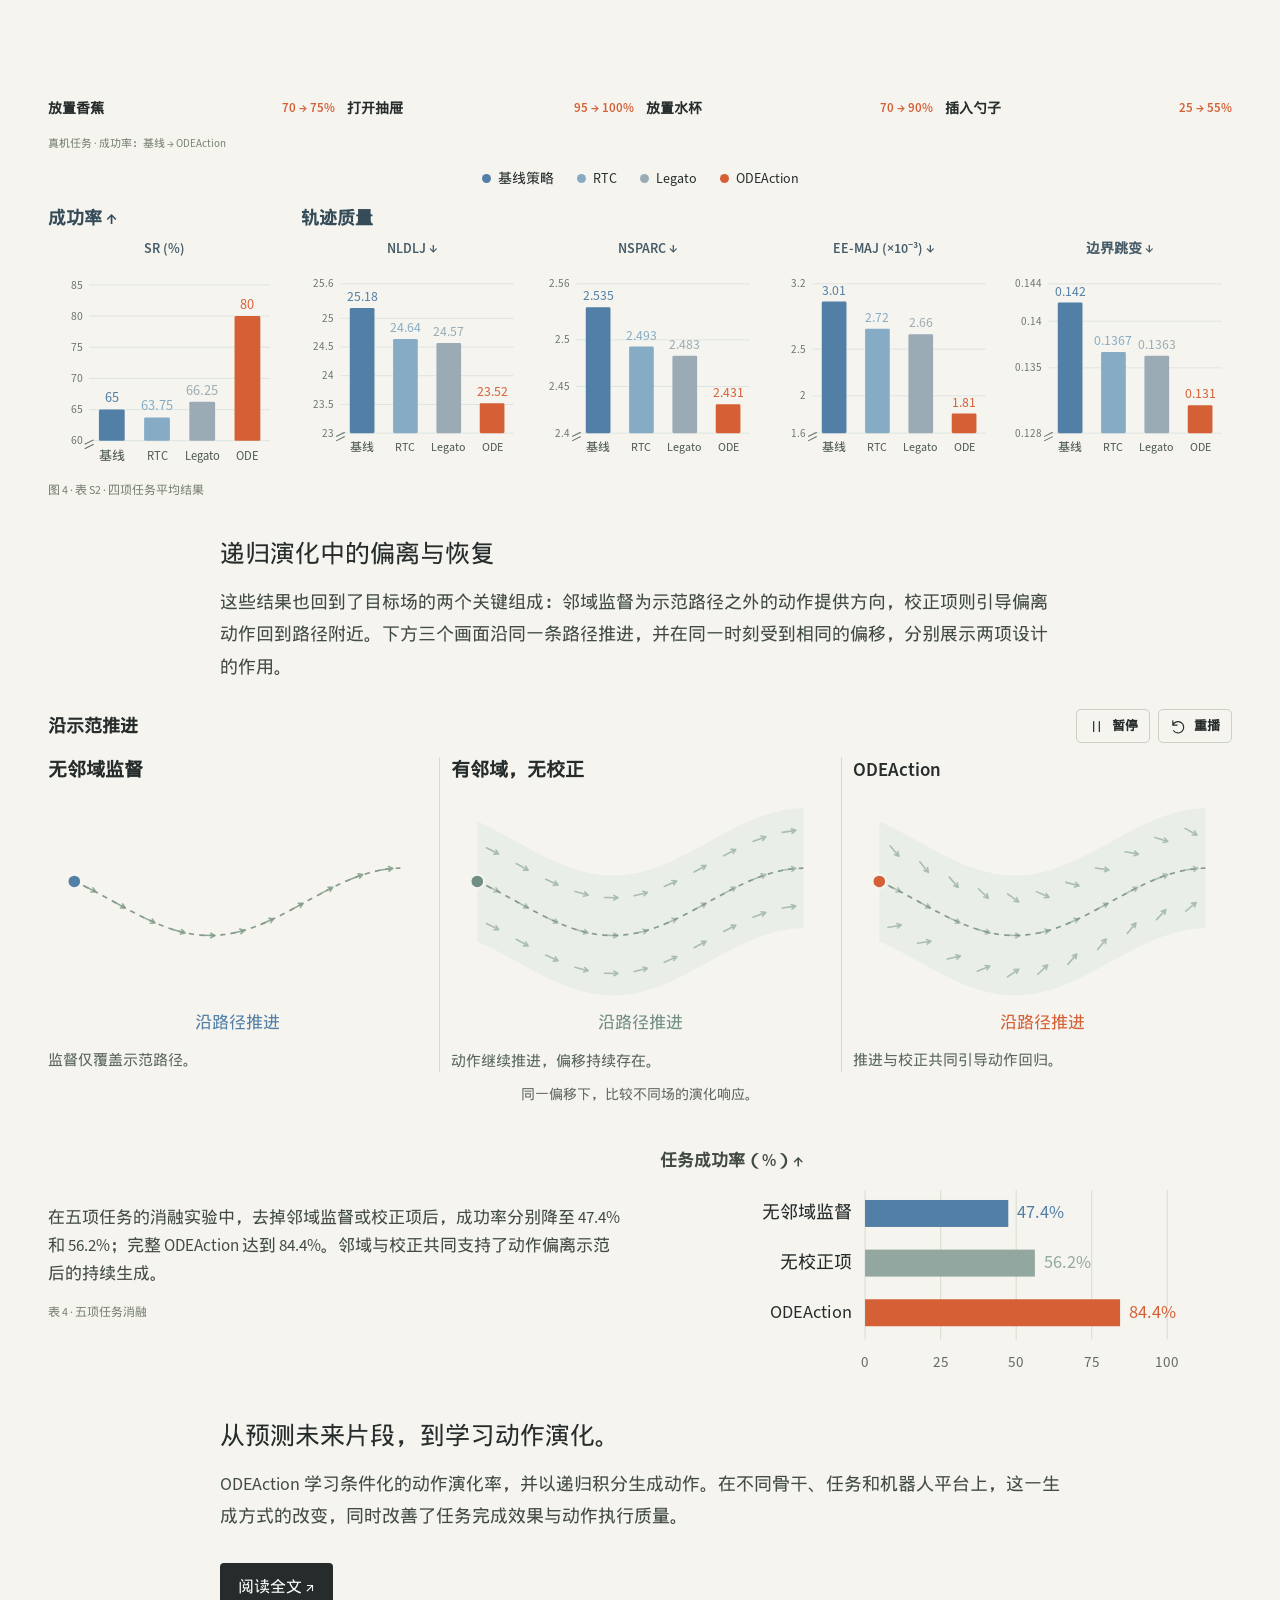
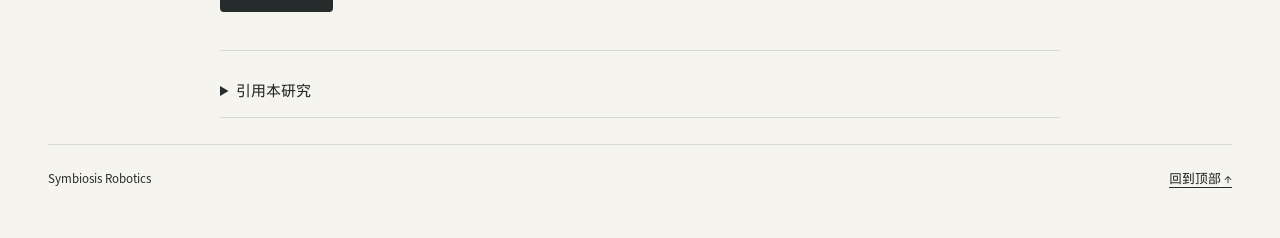
==== commit 7137f687: "Clarify trajectory quality improvements and metric directions" ====
--- a/zh.html
+++ b/zh.html
@@ -70,7 +70,7 @@
 </section>
 <section id="results"><div class="prose"><h2 class="section-title"><span>03</span> 实验表现</h2>
 <p>我们首先在 LIBERO 和 EBench 上比较连续动作演化与动作分块，并分析边界连续性的改善如何与任务成功率相联系。随后，在 RoboTwin 上验证不同骨干下的适用性，再与动作块续接方法比较，最后通过真实机器人实验检验这一生成方式的实际效果。</p>
-<p>成功率衡量任务完成情况，四项互补的轨迹指标则描述动作本身：NLDLJ 衡量时域平滑度，NSPARC 衡量频域平滑度，EE-MAJ 衡量末端平均绝对 jerk，边界跳变 衡量切换时刻的动作跳变。</p></div>
+<p>成功率衡量任务完成情况，四项互补的轨迹指标则描述动作本身：NLDLJ 衡量时域平滑度，NSPARC 衡量频域平滑度，EE-MAJ 衡量末端平均绝对 jerk，边界跳变 衡量切换时刻的动作跳变。 在这些基准上，ODEAction 的运动更平滑，动作衔接更连续，轨迹质量得到提升。</p></div>
 <div id="chunking-results" class="experiment-section"><div class="prose"><h3>与动作分块比较</h3>
 <p>以 π₀.₅ 为基线策略，我们在 LIBERO 的桌面操作和 EBench 的精细操作任务上比较两种生成范式。两组实验分别呈现了已有较高成功率、以及精确动作仍具有挑战时，生成方式改变带来的效果。</p></div><div class="wide result-slot" data-result="libero"></div><div class="wide result-slot" data-result="ebench"></div></div>
 <div id="bdr-analysis" class="experiment-section"><div class="prose"><h3>边界连续性与任务成功率</h3>
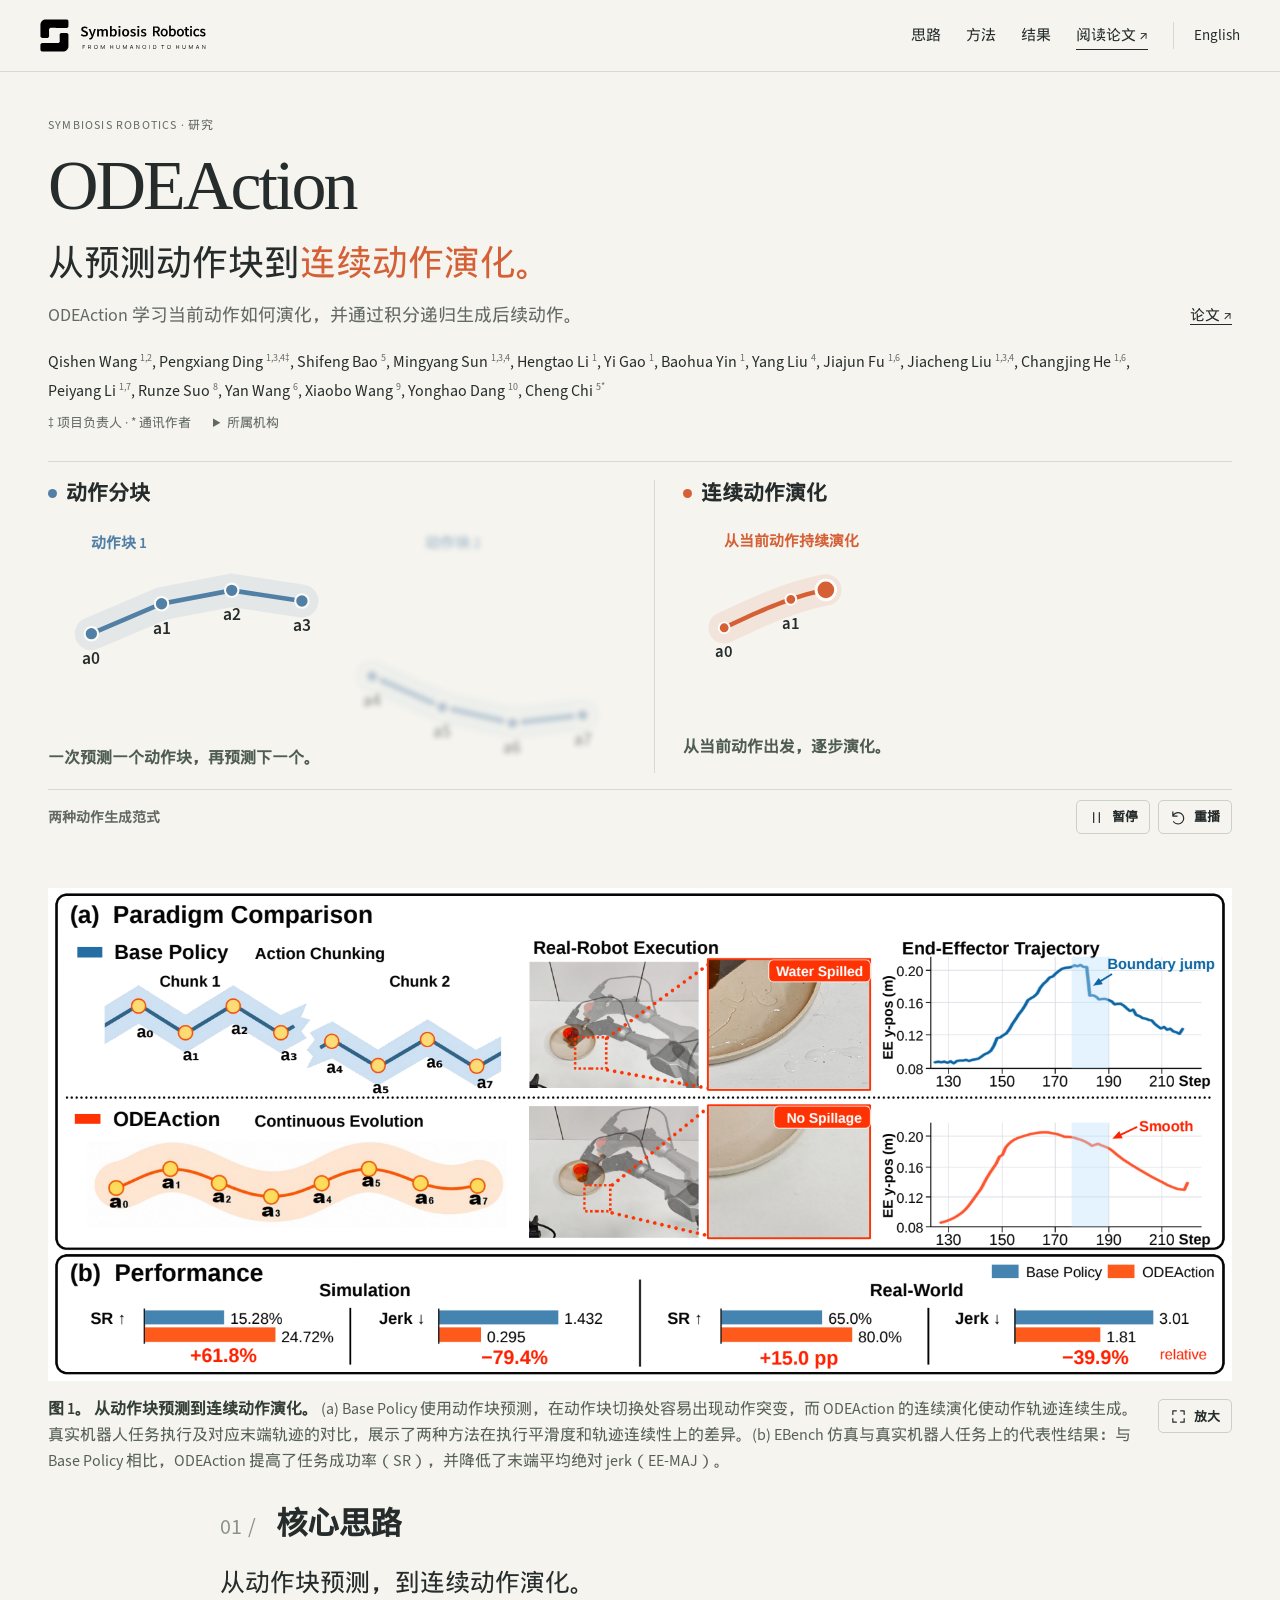
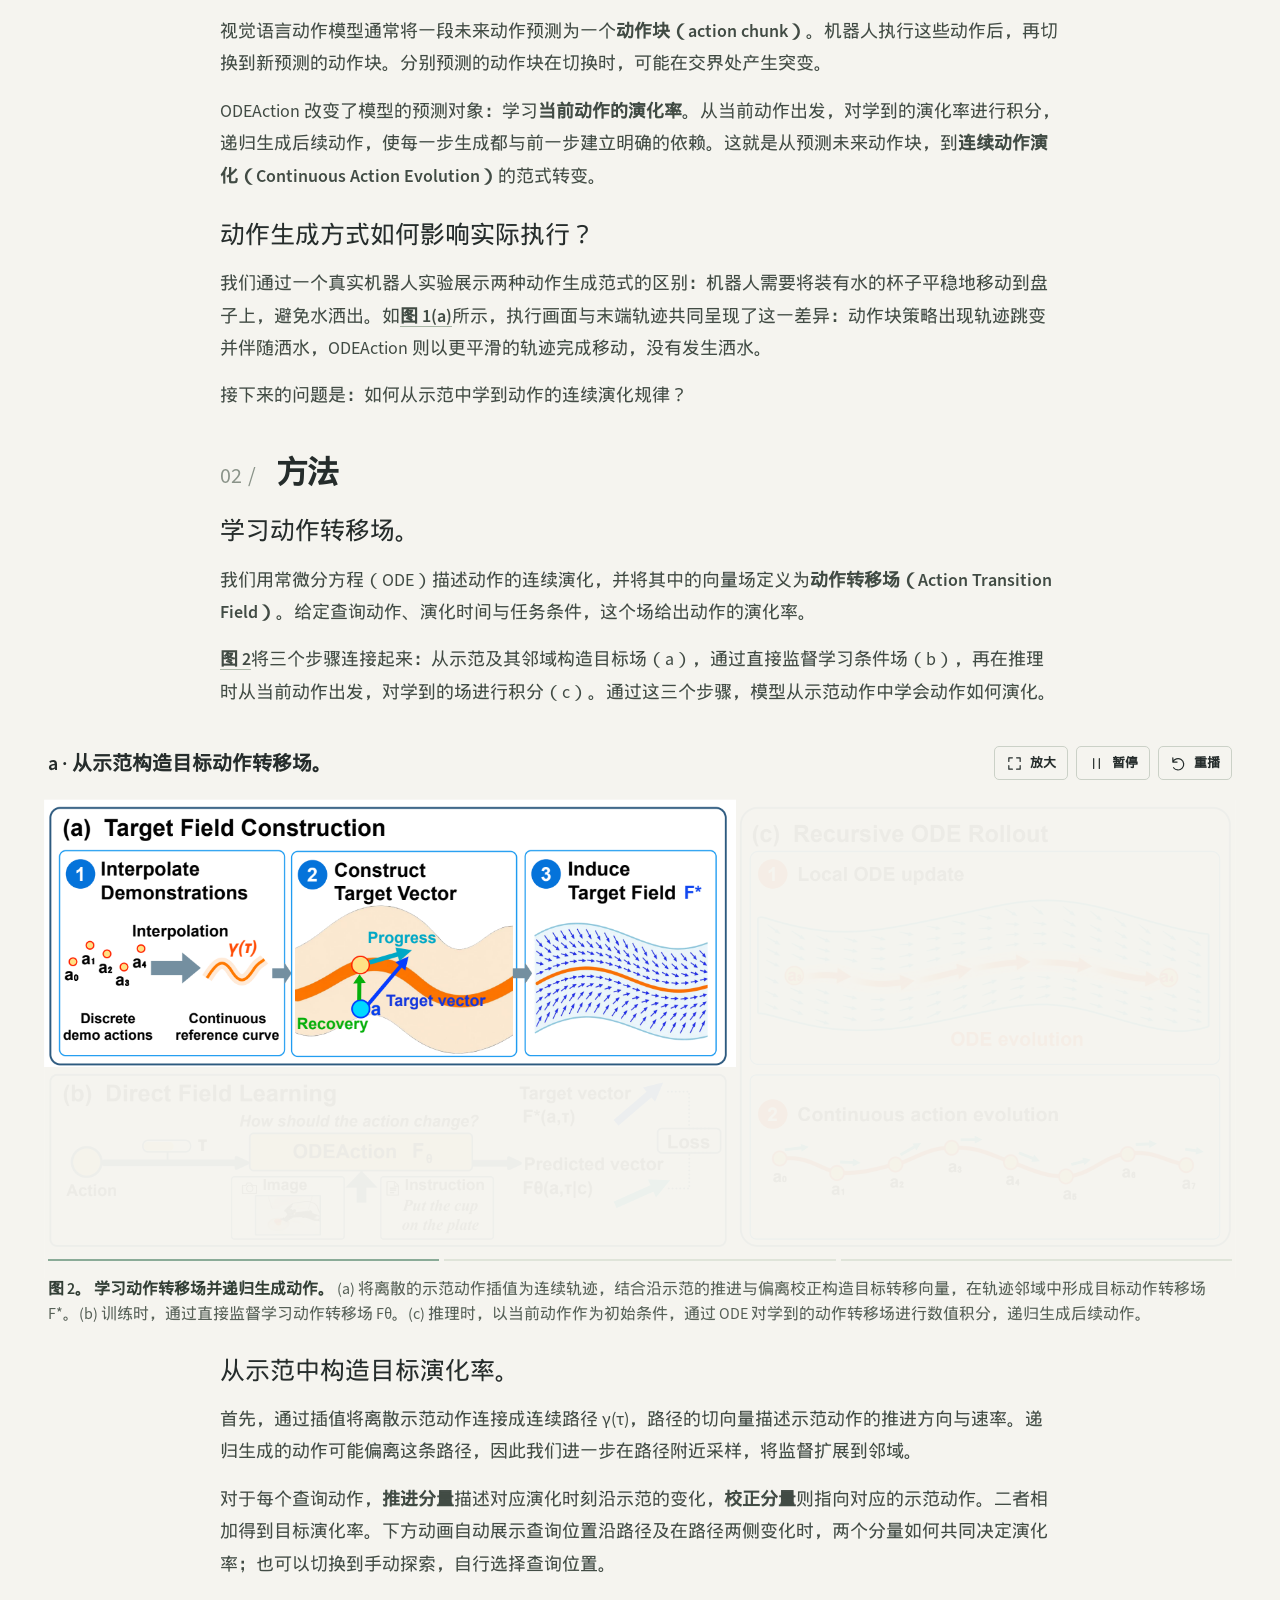
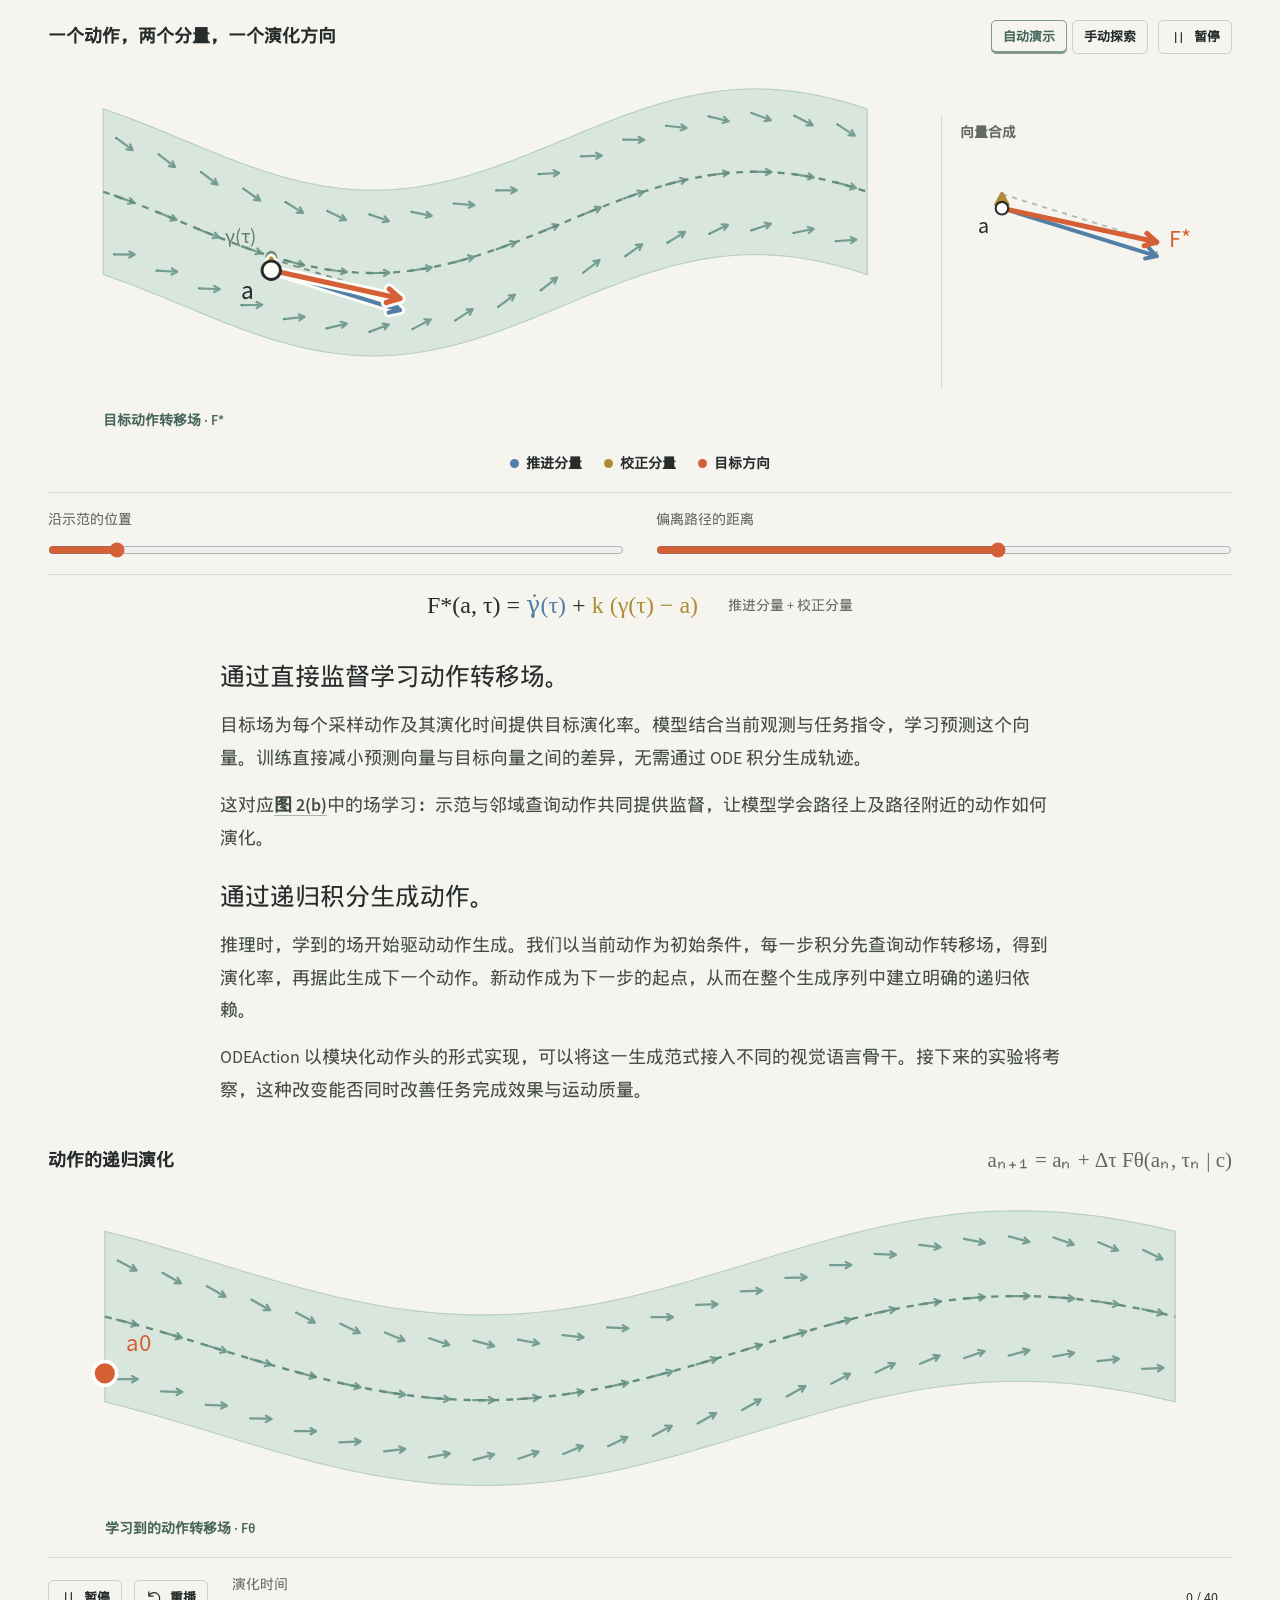
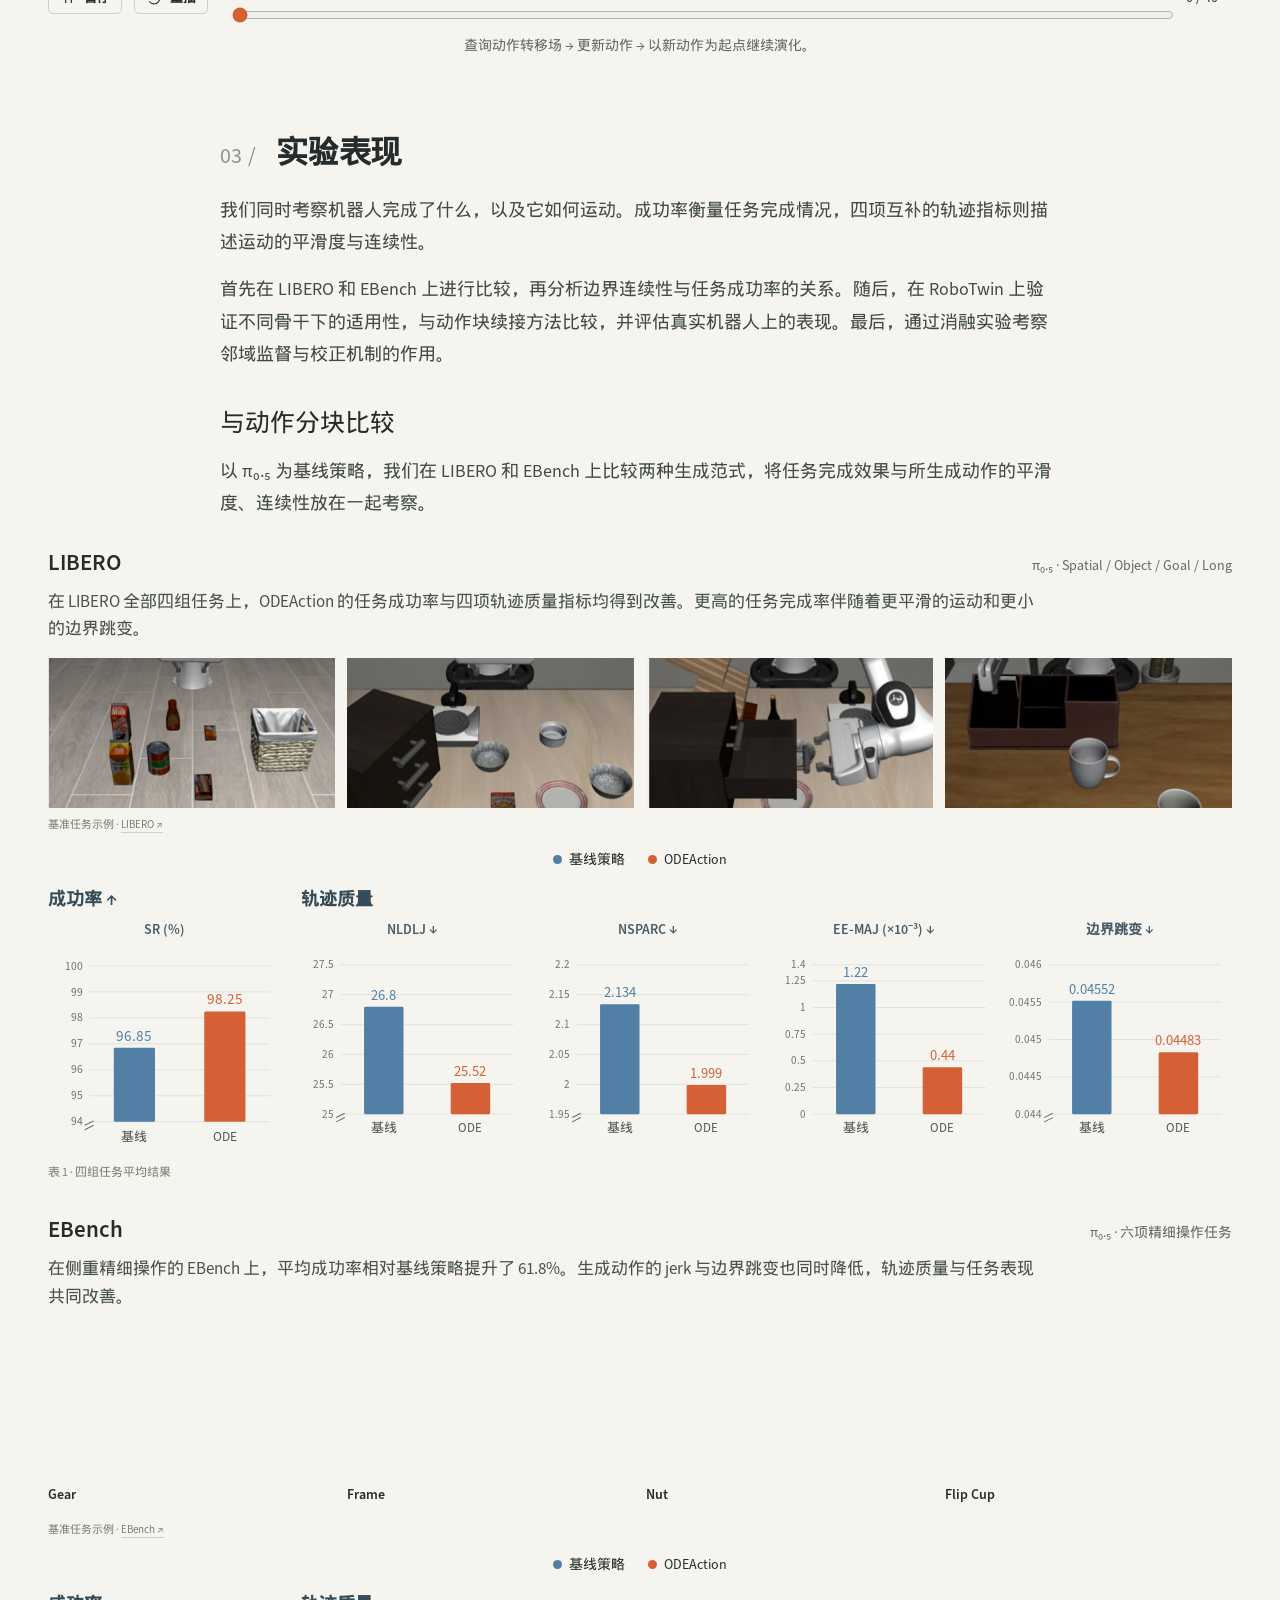
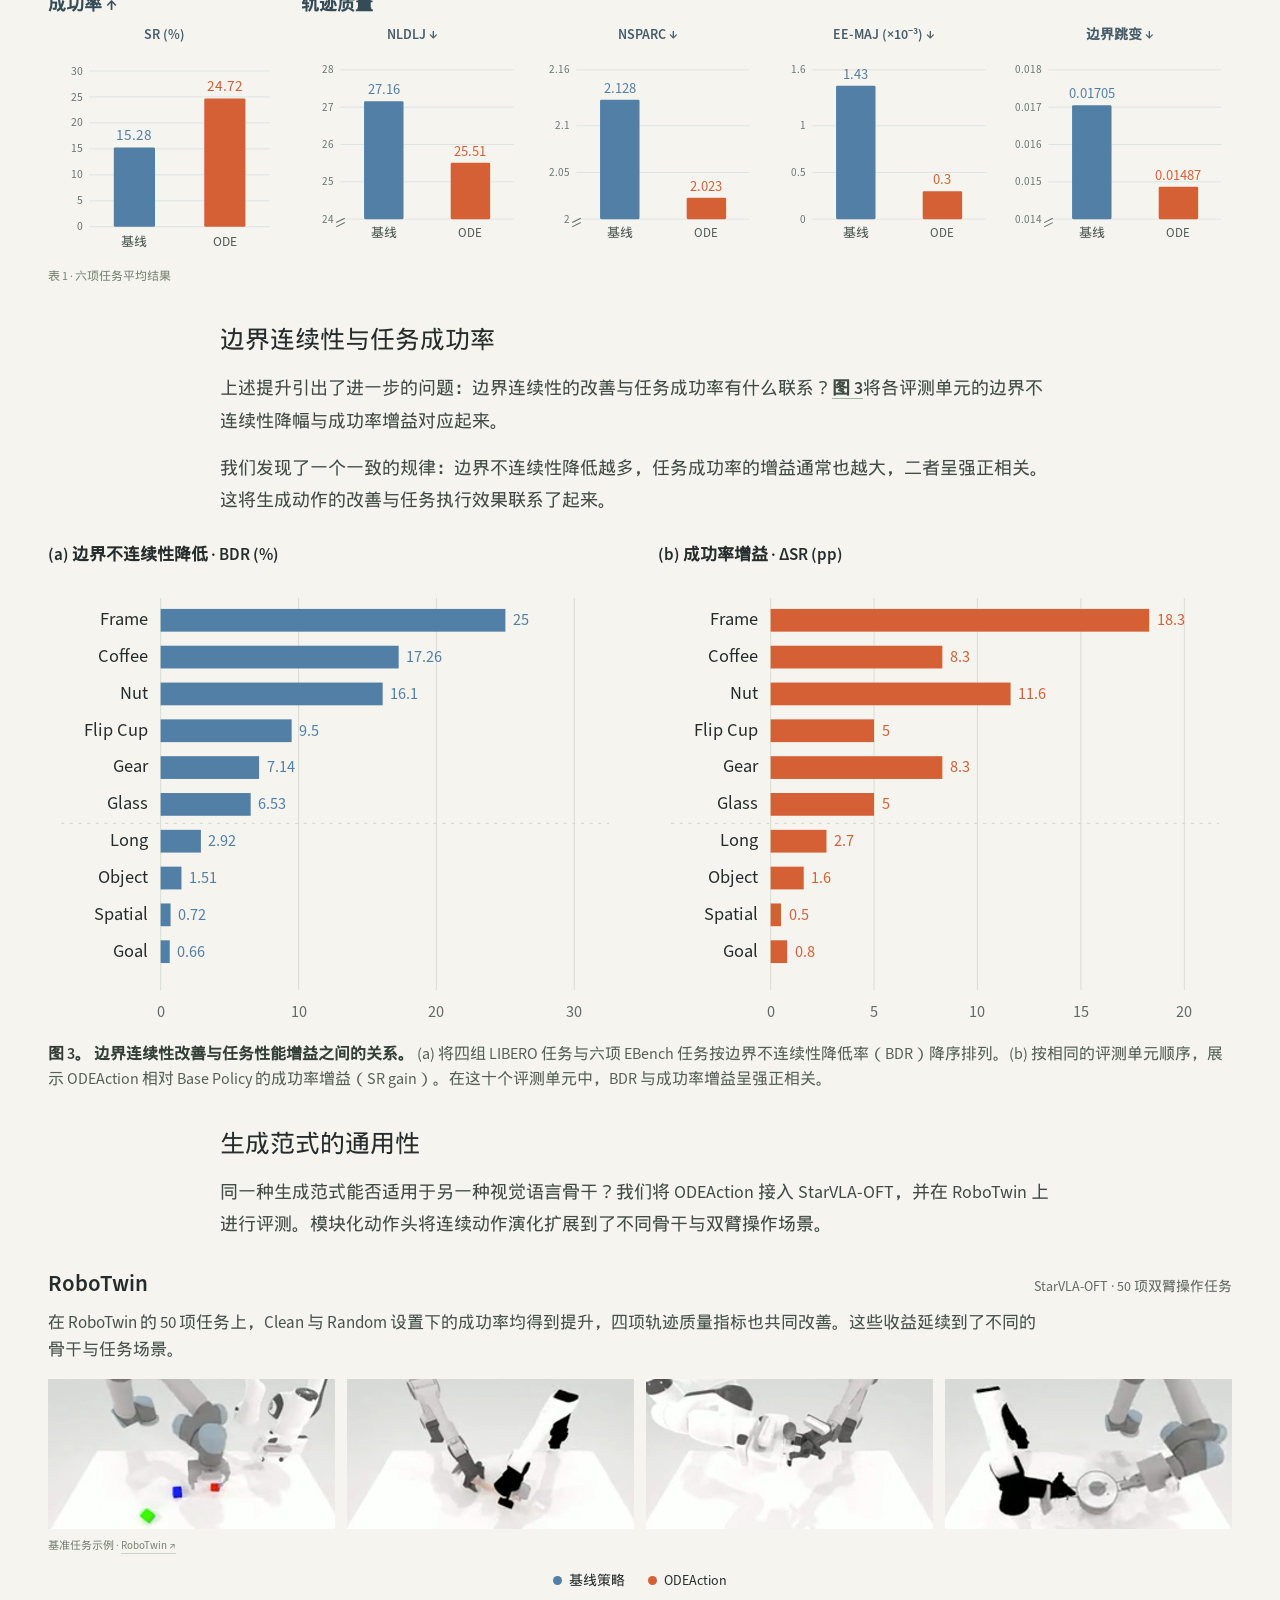
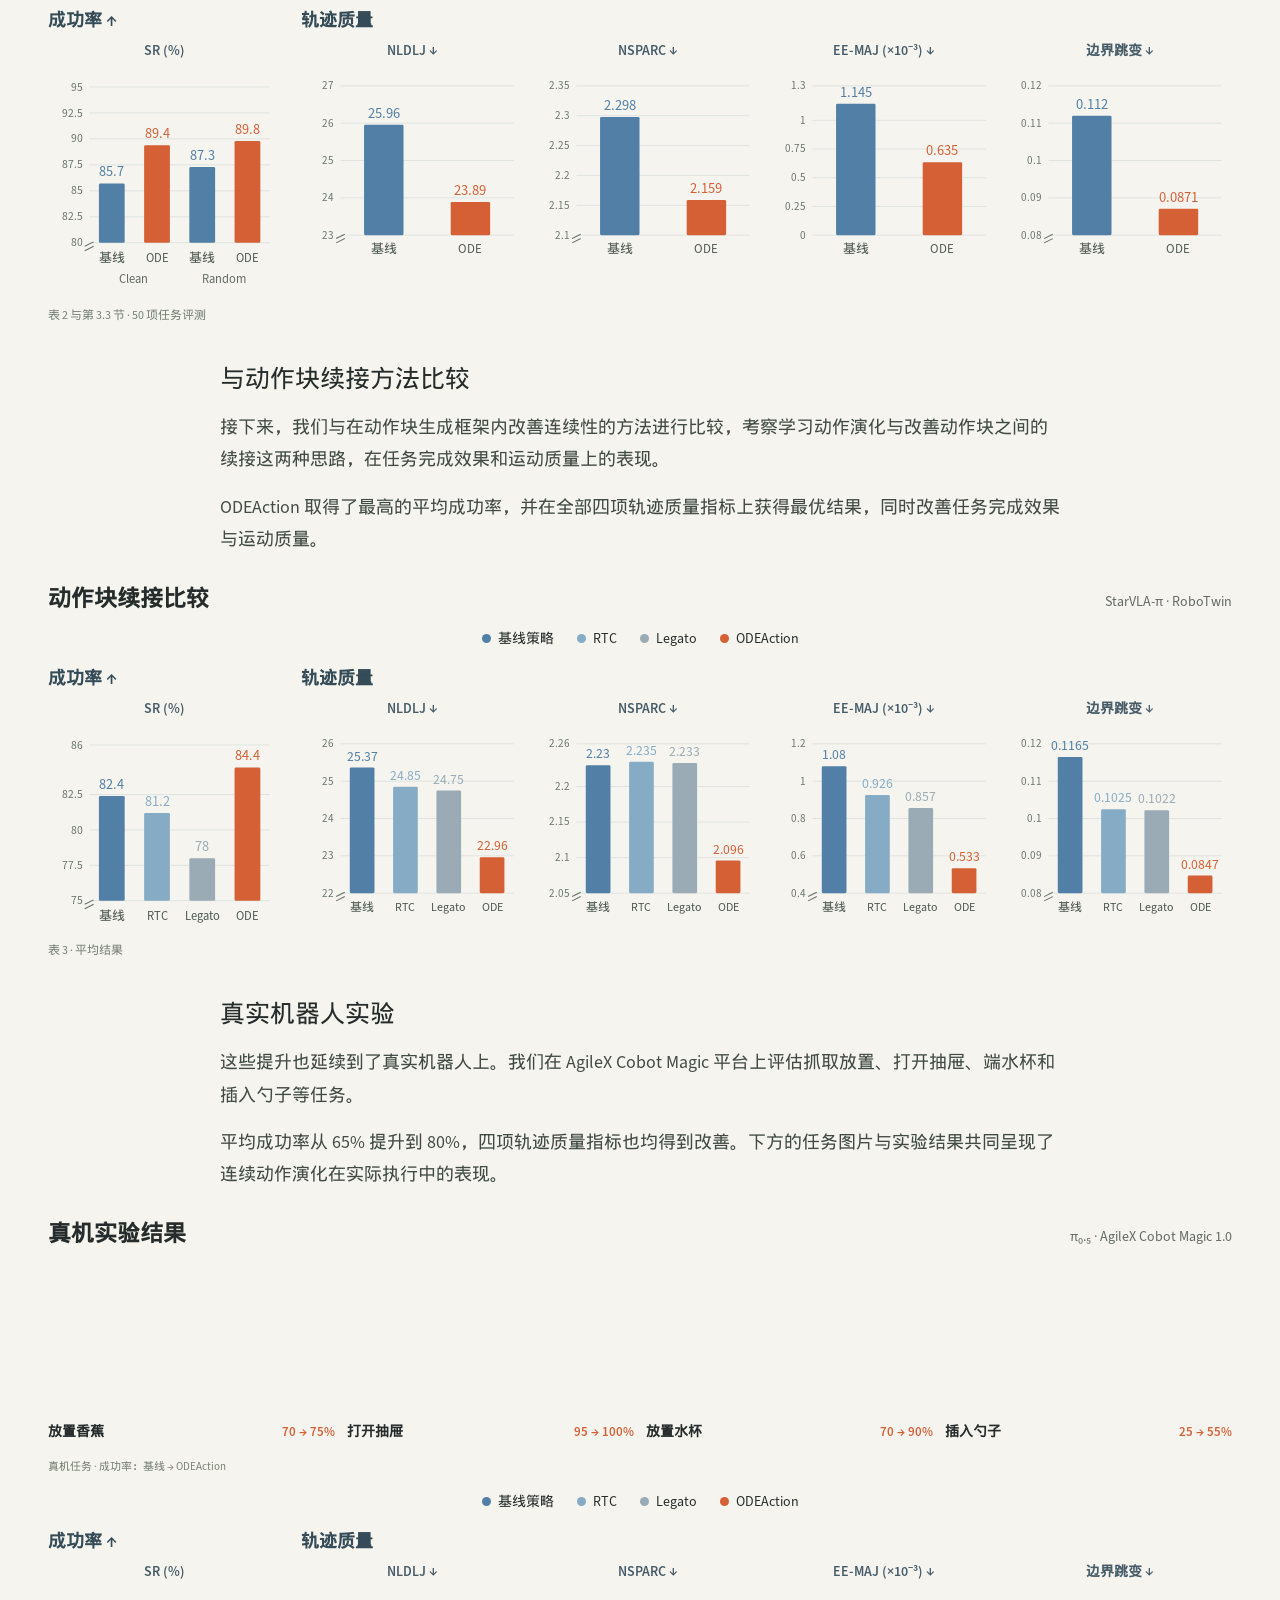
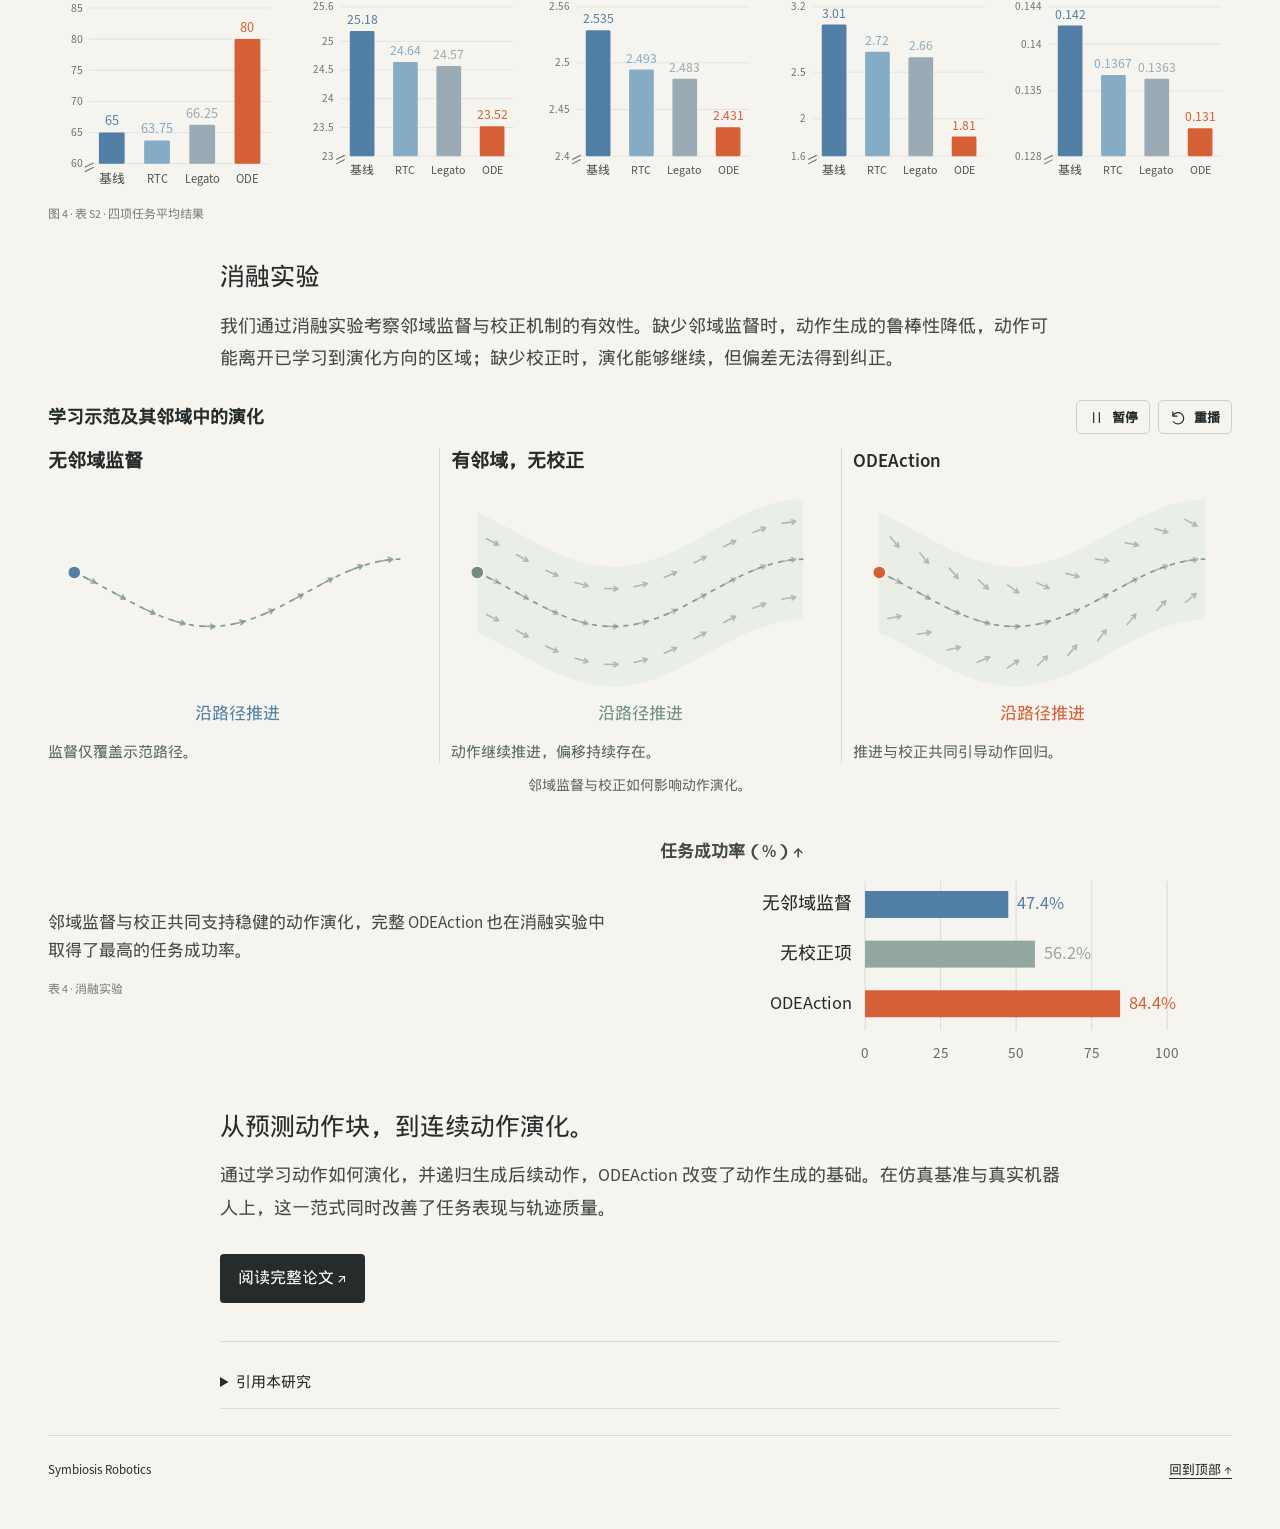
==== commit 0477f9af: "Align bilingual narrative with final film and add automatic field exploration Refine chunk reveals a" ====
--- a/zh.html
+++ b/zh.html
@@ -7,7 +7,7 @@
   <div class="eyebrow">SYMBIOSIS ROBOTICS · 研究</div>
   <h1>ODEAction</h1>
   <p class="subtitle"><span>从预测动作块</span><span>到<em>连续动作演化。</em></span></p>
-  <div class="hero-bottom"><p class="intro">机器人在连续的世界中运动，它的动作也应自然演化。</p><div class="links"><a href="https://arxiv.org/abs/2611.09672">论文 ↗</a></div></div>
+  <div class="hero-bottom"><p class="intro">ODEAction 学习当前动作如何演化，并通过积分递归生成后续动作。</p><div class="links"><a href="https://arxiv.org/abs/2611.09672">论文 ↗</a></div></div>
 <div class="front-authors" id="authors"><div id="authorList" aria-label="作者"></div><div class="author-meta"><span>‡ 项目负责人 · * 通讯作者</span><details><summary>所属机构</summary><div id="affiliationList"></div></details></div></div>
 </div>
 <figure class="wide comparison" id="idea">
@@ -28,67 +28,70 @@
     <figcaption id="figure1-caption" class="paper-caption"><div class="caption-copy"><strong>图 1。 从动作块预测到连续动作演化。</strong> (a) Base Policy 使用动作块预测，在动作块切换处容易出现动作突变，而 ODEAction 的连续演化使动作轨迹连续生成。真实机器人任务执行及对应末端轨迹的对比，展示了两种方法在执行平滑度和轨迹连续性上的差异。(b) EBench 仿真与真实机器人任务上的代表性结果：与 Base Policy 相比，ODEAction 提高了任务成功率（SR），并降低了末端平均绝对 jerk（EE-MAJ）。</div><button class="control-button" data-zoom="figure1.png"><svg class="icon" viewBox="0 0 24 24" aria-hidden="true"><path d="M9 4H4v5m11-5h5v5M4 15v5h5m11-5v5h-5"/></svg><span>放大</span></button></figcaption>
   </figure>
   <div class="prose"><h2 class="section-title"><span>01</span> 核心思路</h2>
-    <h3>改变动作生成的基本单元。</h3>
-    <p>视觉语言动作模型通常一次预测一整段未来动作。机器人执行这个<strong>动作块（action chunk）</strong>，再切换到新预测的动作块。由于前后两块分别生成，新的动作块可能带来不同的运动趋势，在交界处产生突变。</p>
-    <p>ODEAction 将生成的基础转向<strong>当前动作及其演化率</strong>。模型结合场景、指令和机器人状态，预测当前动作如何变化；通过积分得到下一个动作，再以它为起点继续演化。这就是从预测未来动作块，到<strong>连续动作演化（Continuous Action Evolution）</strong>的范式转变。</p>
-  </div>
+    <h3>从动作块预测，到连续动作演化。</h3>
+<p>视觉语言动作模型通常将一段未来动作预测为一个<strong>动作块（action chunk）</strong>。机器人执行这些动作后，再切换到新预测的动作块。分别预测的动作块在切换时，可能在交界处产生突变。</p>
+<p>ODEAction 改变了模型的预测对象：学习<strong>当前动作的演化率</strong>。从当前动作出发，对学到的演化率进行积分，递归生成后续动作，使每一步生成都与前一步建立明确的依赖。这就是从预测未来动作块，到<strong>连续动作演化（Continuous Action Evolution）</strong>的范式转变。</p>
+</div>
 
-  <div class="prose teaser-story"><h3>精细操作，让范式差异变得可见。</h3>
-    <p>放置水杯任务要求机器人把盛满水的杯子移到盘子上，全程不洒水。如 <a class="figure-ref" href="#figure1-caption">图 1(a)</a> 所示，分块策略在切换处出现明显的末端轨迹突变，并伴随洒水；ODEAction 则以更连续的轨迹完成移动。这样的执行差异，引出了接下来的问题：如何利用示范，让模型学会从当前动作出发持续演化？</p>
-  </div>
+  <div class="prose teaser-story"><h3>动作生成方式如何影响实际执行？</h3>
+<p>我们通过一个真实机器人实验展示两种动作生成范式的区别：机器人需要将装有水的杯子平稳地移动到盘子上，避免水洒出。如<a class="figure-ref" href="#figure1-caption">图 1(a)</a>所示，执行画面与末端轨迹共同呈现了这一差异：动作块策略出现轨迹跳变并伴随洒水，ODEAction 则以更平滑的轨迹完成移动，没有发生洒水。</p>
+<p>接下来的问题是：如何从示范中学到动作的连续演化规律？</p>
+</div>
 </section>
 <section id="method">
   <div class="prose"><h2 class="section-title"><span>02</span> 方法</h2><h3>学习动作转移场。</h3>
-    <p>驱动这一演化过程的是<strong>动作转移场（Action Transition Field）</strong>：输入当前动作、演化时间和任务条件，输出一个与动作同维度的向量，表示动作的变化率。示范为这个场提供监督方向，常微分方程（ODE）则将学到的方向转化为动作序列。</p>
-<p>如 <a class="figure-ref" href="#figure2-caption">图 2</a> 所示，方法分为三个步骤。首先，从离散示范及其邻域构造目标动作转移场（a）；随后，结合视觉观测、语言指令和机器人状态，通过直接监督学习这个场（b）；执行时，再以当前动作为初始条件，通过 ODE 积分递归生成后续动作（c）。下面依次说明这些方向如何构造、如何学习，以及如何转化为动作。</p>
-  </div>
+<p>我们用常微分方程（ODE）描述动作的连续演化，并将其中的向量场定义为<strong>动作转移场（Action Transition Field）</strong>。给定查询动作、演化时间与任务条件，这个场给出动作的演化率。</p>
+<p><a class="figure-ref" href="#figure2-caption">图 2</a>将三个步骤连接起来：从示范及其邻域构造目标场（a），通过直接监督学习条件场（b），再在推理时从当前动作出发，对学到的场进行积分（c）。通过这三个步骤，模型从示范动作中学会动作如何演化。</p>
+</div>
   <figure class="wide method-figure paper-figure" id="methodFigure">
     <div class="method-toolbar"><div id="methodStep" class="method-step">a · 从示范构造目标动作转移场。</div><div class="figure-actions"><button class="control-button" data-zoom="figure2.png"><svg class="icon" viewBox="0 0 24 24" aria-hidden="true"><path d="M9 4H4v5m11-5h5v5M4 15v5h5m11-5v5h-5"/></svg><span>放大</span></button><button class="control-button" id="methodPlay"><svg class="icon" viewBox="0 0 24 24" aria-hidden="true"><path d="M8 5v14M16 5v14"/></svg><span>暂停</span></button><button class="control-button" id="methodReplay"><svg class="icon" viewBox="0 0 24 24" aria-hidden="true"><path d="M4 10a8 8 0 1 1 1 8M4 4v6h6"/></svg><span>重播</span></button></div></div>
     <svg viewBox="6 10 1788 668" role="img" aria-label="图 2：构造目标场、直接学习向量场，再通过 ODE 递归生成动作"><defs><clipPath id="clip-a"><rect width="1045" height="404"/></clipPath><clipPath id="clip-b"><rect y="404" width="1045" height="319"/></clipPath><clipPath id="clip-c"><rect x="1045" width="755" height="723"/></clipPath></defs><image class="method-underlay" href="assets/figure2.png" width="1800" height="723"/><image class="method-part" data-part="a" href="assets/figure2.png" width="1800" height="723" clip-path="url(#clip-a)"/><image class="method-part" data-part="b" href="assets/figure2.png" width="1800" height="723" clip-path="url(#clip-b)"/><image class="method-part" data-part="c" href="assets/figure2.png" width="1800" height="723" clip-path="url(#clip-c)"/></svg>
     <div class="sequence-progress" aria-hidden="true"><i></i><i></i><i></i></div>
     <figcaption id="figure2-caption" class="paper-caption"><div class="caption-copy"><strong>图 2。 学习动作转移场并递归生成动作。</strong> (a) 将离散的示范动作插值为连续轨迹，结合沿示范的推进与偏离校正构造目标转移向量，在轨迹邻域中形成目标动作转移场 F*。(b) 训练时，通过直接监督学习动作转移场 Fθ。(c) 推理时，以当前动作作为初始条件，通过 ODE 对学到的动作转移场进行数值积分，递归生成后续动作。</div></figcaption>
   </figure>
-  <div class="prose"><h3>从离散示范，构造局部演化方向。</h3>
-    <p>首先，将离散的示范动作插值为连续路径 γ(τ)，路径的切向量给出示范动作的推进方向与速率。随后，在路径附近采样动作，并加入指向对应示范动作的校正项。最终的目标向量由<strong>沿示范推进</strong>和<strong>纠正动作偏离</strong>两部分共同构成。</p>
-    <p>这样，监督就从示范路径本身扩展到了它的邻域。当递归生成的动作发生偏离时，场依然能提供演化方向，让动作一边继续推进，一边回到示范路径附近。移动下图中的查询动作，可以看到两个分量如何共同决定它的变化方向。</p>
-  </div>
+  <div class="prose"><h3>从示范中构造目标演化率。</h3>
+<p>首先，通过插值将离散示范动作连接成连续路径 γ(τ)，路径的切向量描述示范动作的推进方向与速率。递归生成的动作可能偏离这条路径，因此我们进一步在路径附近采样，将监督扩展到邻域。</p>
+<p>对于每个查询动作，<strong>推进分量</strong>描述对应演化时刻沿示范的变化，<strong>校正分量</strong>则指向对应的示范动作。二者相加得到目标演化率。下方动画自动展示查询位置沿路径及在路径两侧变化时，两个分量如何共同决定演化率；也可以切换到手动探索，自行选择查询位置。</p>
+</div>
   <figure class="wide field-panel" id="fieldPanel">
-    <div class="figure-top"><h4>一个动作，两个分量，一个演化方向</h4><button class="control-button" id="fieldPlay"><svg class="icon" viewBox="0 0 24 24" aria-hidden="true"><path d="M8 5v14M16 5v14"/></svg><span>暂停</span></button></div>
+    <div class="figure-top"><h4>一个动作，两个分量，一个演化方向</h4><div class="field-actions"><div class="field-modes" role="group" aria-label="探索模式"><button class="control-button" id="fieldAuto" aria-pressed="true">自动演示</button><button class="control-button" id="fieldManual" aria-pressed="false">手动探索</button></div><button class="control-button" id="fieldPlay"><svg class="icon" viewBox="0 0 24 24" aria-hidden="true"><path d="M8 5v14M16 5v14"/></svg><span>暂停</span></button></div></div>
     <div class="field-layout"><div class="field-visual"><svg id="field" viewBox="0 0 760 310" role="img" aria-label="可交互的动作转移场，展示推进与回归向量"></svg><p class="field-name">目标动作转移场 · F*</p></div><div class="vector-inset"><span class="inset-title">向量合成</span><svg id="vectorSum" viewBox="0 0 260 230" role="img" aria-label="推进向量与校正向量相加，得到目标转移向量"></svg></div></div>
     <div class="legend field-legend"><span><i class="blue"></i>推进分量</span><span><i class="gold"></i>校正分量</span><span><i class="orange"></i>目标方向</span></div>
-    <div class="controls"><label>沿示范的位置<input id="position" type="range" min="15" max="80" value="43"></label><label>偏离路径的距离<input id="offset" type="range" min="-62" max="62" value="52"></label></div>
+    <div class="controls"><label>沿示范的位置<input id="position" type="range" min="15" max="80" step="any" value="22"></label><label>偏离路径的距离<input id="offset" type="range" min="-62" max="62" step="any" value="12"></label></div>
     <figcaption class="formula"><span>F*(a, τ) = <b class="term-blue">γ̇(τ)</b> + <b class="term-gold">k (γ(τ) − a)</b></span><span>推进分量 + 校正分量</span></figcaption>
   </figure>
   <div class="prose method-learning"><h3>通过直接监督学习动作转移场。</h3>
-<p>目标场已经为采样动作及其演化时间提供了变化方向。接下来，模型需要结合当前任务的视觉、语言和机器人状态，学会预测这个方向。动作头接收这些条件，以及查询动作和演化时间，通过减小预测向量与目标向量的差异，学习条件动作转移场。</p>
-<p>这对应 <a class="figure-ref" href="#figure2-caption">图 2(b)</a> 中的直接场学习：示范与邻域查询动作共同提供训练信号，让模型学会路径上及路径附近的动作应当如何演化。</p></div>
+<p>目标场为每个采样动作及其演化时间提供目标演化率。模型结合当前观测与任务指令，学习预测这个向量。训练直接减小预测向量与目标向量之间的差异，无需通过 ODE 积分生成轨迹。</p>
+<p>这对应<a class="figure-ref" href="#figure2-caption">图 2(b)</a>中的场学习：示范与邻域查询动作共同提供监督，让模型学会路径上及路径附近的动作如何演化。</p>
+</div>
 <div class="prose method-rollout"><h3>通过递归积分生成动作。</h3>
-<p>学到条件动作转移场后，生成便从当前动作开始。每一步 ODE 积分查询一次场，得到演化率，再据此更新动作；新动作随即成为下一步的起点。这种逐步依赖贯穿整个生成过程，使动作沿着同一演化过程持续向前。</p>
-<p>当新的视觉观测到来时，模型更新条件信息，并从当前动作继续演化。ODEAction 以动作头的形式实现，可以将这一生成过程接入不同的视觉语言骨干。接下来的实验将考察，这种改变如何影响不同基准和机器人上的任务成功率与运动质量。</p>
+<p>推理时，学到的场开始驱动动作生成。我们以当前动作为初始条件，每一步积分先查询动作转移场，得到演化率，再据此生成下一个动作。新动作成为下一步的起点，从而在整个生成序列中建立明确的递归依赖。</p>
+<p>ODEAction 以模块化动作头的形式实现，可以将这一生成范式接入不同的视觉语言骨干。接下来的实验将考察，这种改变能否同时改善任务完成效果与运动质量。</p>
 </div>
   <figure class="wide field-panel" id="rollPanel"><div class="figure-top"><h4>动作的递归演化</h4><span class="equation">aₙ₊₁ = aₙ + Δτ Fθ(aₙ, τₙ | c)</span></div><svg id="rollout" viewBox="0 0 1000 290" role="img" aria-label="对动作转移场逐步进行数值积分"></svg><p class="field-name">学习到的动作转移场 · Fθ</p><div class="controls rollout-controls"><button class="control-button" id="rollPlay"><svg class="icon" viewBox="0 0 24 24" aria-hidden="true"><path d="M8 5v14M16 5v14"/></svg><span>暂停</span></button><button class="control-button" id="rollReset"><svg class="icon" viewBox="0 0 24 24" aria-hidden="true"><path d="M4 10a8 8 0 1 1 1 8M4 4v6h6"/></svg><span>重播</span></button><label class="timeline">演化时间<input id="rollTime" type="range" min="0" max="40" value="0"></label><output id="rollCount">0 / 40</output></div><figcaption>查询动作转移场 → 更新动作 → 以新动作为起点继续演化。</figcaption></figure>
 </section>
 <section id="results"><div class="prose"><h2 class="section-title"><span>03</span> 实验表现</h2>
-<p>我们首先在 LIBERO 和 EBench 上比较连续动作演化与动作分块，并分析边界连续性的改善如何与任务成功率相联系。随后，在 RoboTwin 上验证不同骨干下的适用性，再与动作块续接方法比较，最后通过真实机器人实验检验这一生成方式的实际效果。</p>
-<p>成功率衡量任务完成情况，四项互补的轨迹指标则描述动作本身：NLDLJ 衡量时域平滑度，NSPARC 衡量频域平滑度，EE-MAJ 衡量末端平均绝对 jerk，边界跳变 衡量切换时刻的动作跳变。 在这些基准上，ODEAction 的运动更平滑，动作衔接更连续，轨迹质量得到提升。</p></div>
+<p>我们同时考察机器人完成了什么，以及它如何运动。成功率衡量任务完成情况，四项互补的轨迹指标则描述运动的平滑度与连续性。</p>
+<p>首先在 LIBERO 和 EBench 上进行比较，再分析边界连续性与任务成功率的关系。随后，在 RoboTwin 上验证不同骨干下的适用性，与动作块续接方法比较，并评估真实机器人上的表现。最后，通过消融实验考察邻域监督与校正机制的作用。</p></div>
 <div id="chunking-results" class="experiment-section"><div class="prose"><h3>与动作分块比较</h3>
-<p>以 π₀.₅ 为基线策略，我们在 LIBERO 的桌面操作和 EBench 的精细操作任务上比较两种生成范式。两组实验分别呈现了已有较高成功率、以及精确动作仍具有挑战时，生成方式改变带来的效果。</p></div><div class="wide result-slot" data-result="libero"></div><div class="wide result-slot" data-result="ebench"></div></div>
+<p>以 π₀.₅ 为基线策略，我们在 LIBERO 和 EBench 上比较两种生成范式，将任务完成效果与所生成动作的平滑度、连续性放在一起考察。</p></div><div class="wide result-slot" data-result="libero"></div><div class="wide result-slot" data-result="ebench"></div></div>
 <div id="bdr-analysis" class="experiment-section"><div class="prose"><h3>边界连续性与任务成功率</h3>
-<p>上述提升引出了进一步的问题：边界跳变降低更多的任务，是否也获得了更大的成功率增益？边界不连续性降低率（BDR）衡量相对基线策略的 边界跳变 降幅。 <a class="figure-ref" href="#figure3-caption">图 3</a> 将十个评测单元按 BDR 排序，并以相同顺序呈现对应的成功率增益。</p>
-<p>在这一排序中，六项 EBench 任务均位于四组 LIBERO 任务之前。十个评测单元中，边界不连续性降低越多，成功率增益通常也越大，Spearman 相关系数为 0.939。这两个视角把生成动作的改善与任务执行效果联系了起来。</p></div>
+<p>上述提升引出了进一步的问题：边界连续性的改善与任务成功率有什么联系？<a class="figure-ref" href="#figure3-caption">图 3</a>将各评测单元的边界不连续性降幅与成功率增益对应起来。</p>
+<p>我们发现了一个一致的规律：边界不连续性降低越多，任务成功率的增益通常也越大，二者呈强正相关。这将生成动作的改善与任务执行效果联系了起来。</p></div>
 <figure id="figure3" class="wide bdr-figure"><div id="bdrChart"></div><figcaption id="figure3-caption" class="paper-caption"><div class="caption-copy"><strong>图 3。 边界连续性改善与任务性能增益之间的关系。</strong> (a) 将四组 LIBERO 任务与六项 EBench 任务按边界不连续性降低率（BDR）降序排列。(b) 按相同的评测单元顺序，展示 ODEAction 相对 Base Policy 的成功率增益（SR gain）。在这十个评测单元中，BDR 与成功率增益呈强正相关。</div></figcaption></figure></div>
 <div id="generality" class="experiment-section"><div class="prose"><h3>生成范式的通用性</h3>
-<p>接下来，我们考察这种提升能否扩展到不同骨干和任务设置。将 StarVLA-OFT 的动作头替换为 ODEAction 后，在 RoboTwin 全部 50 项双臂操作任务上，分别于 Clean 和 Random 设置下进行评测。</p></div><div class="wide result-slot" data-result="robotwin"></div></div>
+<p>同一种生成范式能否适用于另一种视觉语言骨干？我们将 ODEAction 接入 StarVLA-OFT，并在 RoboTwin 上进行评测。模块化动作头将连续动作演化扩展到了不同骨干与双臂操作场景。</p></div><div class="wide result-slot" data-result="robotwin"></div></div>
 <div id="continuation" class="experiment-section"><div class="prose"><h3>与动作块续接方法比较</h3>
-<p>在验证不同骨干后，我们进一步与专门改善动作块续接的方法比较。RTC 在推理时约束新的动作块，Legato 在训练时学习跨块续接。以 StarVLA-π 为骨干，在五项 RoboTwin 任务上比较基线策略、RTC、Legato 与 ODEAction。</p>
-<p>RTC 和 Legato 降低了边界跳变，但平均成功率低于基线策略。ODEAction 将平均成功率提高到 84.4%，并在四项轨迹质量指标上均取得最优结果。通过建模动作演化率，任务完成效果、运动平滑度与轨迹连续性得到共同改善。</p></div><div class="wide result-slot" data-result="continuation"></div></div>
+<p>接下来，我们与在动作块生成框架内改善连续性的方法进行比较，考察学习动作演化与改善动作块之间的续接这两种思路，在任务完成效果和运动质量上的表现。</p>
+<p>ODEAction 取得了最高的平均成功率，并在全部四项轨迹质量指标上获得最优结果，同时改善任务完成效果与运动质量。</p></div><div class="wide result-slot" data-result="continuation"></div></div>
 <div id="real-robots" class="experiment-section"><div class="prose"><h3>真实机器人实验</h3>
-<p>最后，我们在 AgileX Cobot Magic 1.0 平台上，以 π₀.₅ 为基线策略开展真实机器人实验。四项任务覆盖抓取放置、打开抽屉、端水杯和插入勺子；每项任务采集 100 条示范轨迹，每种方法在每项任务上评测 20 次。</p>
-<p>ODEAction 的平均成功率达到 80%。相较基线，任务成功率与四项轨迹质量指标均得到改善。下方任务图片与定量结果一起呈现了这一生成范式在实际执行中的表现。</p></div><div class="wide result-slot" data-result="real"></div></div>
-<div id="ablation" class="experiment-section"><div class="prose"><h3>递归演化中的偏离与恢复</h3>
-<p>这些结果也回到了目标场的两个关键组成：邻域监督为示范路径之外的动作提供方向，校正项则引导偏离动作回到路径附近。下方三个画面沿同一条路径推进，并在同一时刻受到相同的偏移，分别展示两项设计的作用。</p></div>
-<figure id="ablationFigure" class="wide ablation-figure"><div class="ablation-toolbar"><span id="ablationStage">沿示范推进</span><div class="figure-actions"><button class="control-button" id="ablationPlay"><svg class="icon" viewBox="0 0 24 24" aria-hidden="true"><path d="M8 5v14M16 5v14"/></svg><span>暂停</span></button><button class="control-button" id="ablationReplay"><svg class="icon" viewBox="0 0 24 24" aria-hidden="true"><path d="M4 10a8 8 0 1 1 1 8M4 4v6h6"/></svg><span>重播</span></button></div></div><div class="ablation-grid"><div><h4>无邻域监督</h4><svg id="ablation-0" viewBox="0 0 360 245" role="img" aria-label="监督仅覆盖示范路径。"></svg><p>监督仅覆盖示范路径。</p></div><div><h4>有邻域，无校正</h4><svg id="ablation-1" viewBox="0 0 360 245" role="img" aria-label="动作继续推进，偏移持续存在。"></svg><p>动作继续推进，偏移持续存在。</p></div><div><h4>ODEAction</h4><svg id="ablation-2" viewBox="0 0 360 245" role="img" aria-label="推进与校正共同引导动作回归。"></svg><p>推进与校正共同引导动作回归。</p></div></div><figcaption>同一偏移下，比较不同场的演化响应。</figcaption></figure>
-<div class="wide ablation-evidence"><div><p>在五项任务的消融实验中，去掉邻域监督或校正项后，成功率分别降至 47.4% 和 56.2%；完整 ODEAction 达到 84.4%。邻域与校正共同支持了动作偏离示范后的持续生成。</p><p class="chart-source">表 4 · 五项任务消融</p></div><div><h4>任务成功率（%）↑</h4><div id="ablationChart"></div></div></div></div>
-<div class="prose closing"><h3>从预测未来片段，到学习动作演化。</h3><p>ODEAction 学习条件化的动作演化率，并以递归积分生成动作。在不同骨干、任务和机器人平台上，这一生成方式的改变，同时改善了任务完成效果与动作执行质量。</p><a class="read-button" href="https://arxiv.org/abs/2611.09672">阅读全文 ↗</a></div>
+<p>这些提升也延续到了真实机器人上。我们在 AgileX Cobot Magic 平台上评估抓取放置、打开抽屉、端水杯和插入勺子等任务。</p>
+<p>平均成功率从 65% 提升到 80%，四项轨迹质量指标也均得到改善。下方的任务图片与实验结果共同呈现了连续动作演化在实际执行中的表现。</p></div><div class="wide result-slot" data-result="real"></div></div>
+<div id="ablation" class="experiment-section"><div class="prose"><h3>消融实验</h3>
+<p>我们通过消融实验考察邻域监督与校正机制的有效性。缺少邻域监督时，动作生成的鲁棒性降低，动作可能离开已学习到演化方向的区域；缺少校正时，演化能够继续，但偏差无法得到纠正。</p></div>
+<figure id="ablationFigure" class="wide ablation-figure"><div class="ablation-toolbar"><span id="ablationStage">沿示范推进</span><div class="figure-actions"><button class="control-button" id="ablationPlay"><svg class="icon" viewBox="0 0 24 24" aria-hidden="true"><path d="M8 5v14M16 5v14"/></svg><span>暂停</span></button><button class="control-button" id="ablationReplay"><svg class="icon" viewBox="0 0 24 24" aria-hidden="true"><path d="M4 10a8 8 0 1 1 1 8M4 4v6h6"/></svg><span>重播</span></button></div></div><div class="ablation-grid"><div><h4>无邻域监督</h4><svg id="ablation-0" viewBox="0 0 360 245" role="img" aria-label="监督仅覆盖示范路径。"></svg><p>监督仅覆盖示范路径。</p></div><div><h4>有邻域，无校正</h4><svg id="ablation-1" viewBox="0 0 360 245" role="img" aria-label="动作继续推进，偏移持续存在。"></svg><p>动作继续推进，偏移持续存在。</p></div><div><h4>ODEAction</h4><svg id="ablation-2" viewBox="0 0 360 245" role="img" aria-label="推进与校正共同引导动作回归。"></svg><p>推进与校正共同引导动作回归。</p></div></div><figcaption>邻域监督与校正如何影响动作演化。</figcaption></figure>
+<div class="wide ablation-evidence"><div><p>邻域监督与校正共同支持稳健的动作演化，完整 ODEAction 也在消融实验中取得了最高的任务成功率。</p><p class="chart-source">表 4 · 消融实验</p></div><div><h4>任务成功率（%）↑</h4><div id="ablationChart"></div></div></div></div>
+<div class="prose closing"><h3>从预测动作块，到连续动作演化。</h3>
+<p>通过学习动作如何演化，并递归生成后续动作，ODEAction 改变了动作生成的基础。在仿真基准与真实机器人上，这一范式同时改善了任务表现与轨迹质量。</p><a class="read-button" href="https://arxiv.org/abs/2611.09672">阅读完整论文 ↗</a></div>
 </section>
 <section id="cite" class="prose credits"><details><summary>引用本研究</summary><pre id="citation"></pre><button id="copyCitation">复制引用</button></details></section></article></main><footer class="wide"><span>Symbiosis Robotics</span><a href="#top">回到顶部 ↑</a></footer><dialog id="figureDialog"><button class="control-button" id="closeFigure" autofocus><svg class="icon" viewBox="0 0 24 24" aria-hidden="true"><path d="m6 6 12 12M18 6 6 18"/></svg><span>关闭</span></button><div class="zoom-scroll"><img src="assets/figure2.png" alt="论文原图大图"></div></dialog><script src="app.zh.js"></script><script src="language.js"></script></body></html>
--- a/style.css
+++ b/style.css
@@ -20,3 +20,10 @@
 
 .field-name{font-size:14px;font-weight:600;color:#46665b;line-height:1.5;margin:-6px 0 14px;padding-left:6.3%}.field-visual{min-width:0}#rollPanel>.field-name{padding-left:4.8%;margin:-6px 0 18px}
 @media(max-width:760px){.ablation-evidence{margin-top:40px}.field-name{font-size:13px}}
+
+/* Exploration controls share the article's existing quiet button style. */
+.field-actions{display:flex;align-items:center;gap:10px;flex-shrink:0}
+.field-modes{display:flex;gap:5px}
+.field-modes [aria-pressed="true"]{color:#46665b;border-color:#819a87;box-shadow:inset 0 -2px #819a87}
+#fieldPanel .figure-top{flex-wrap:wrap;gap:12px}
+@media(max-width:760px){#fieldPanel .figure-top{display:block}.field-actions{margin-top:12px;flex-wrap:wrap;gap:8px}.field-modes{gap:6px}}
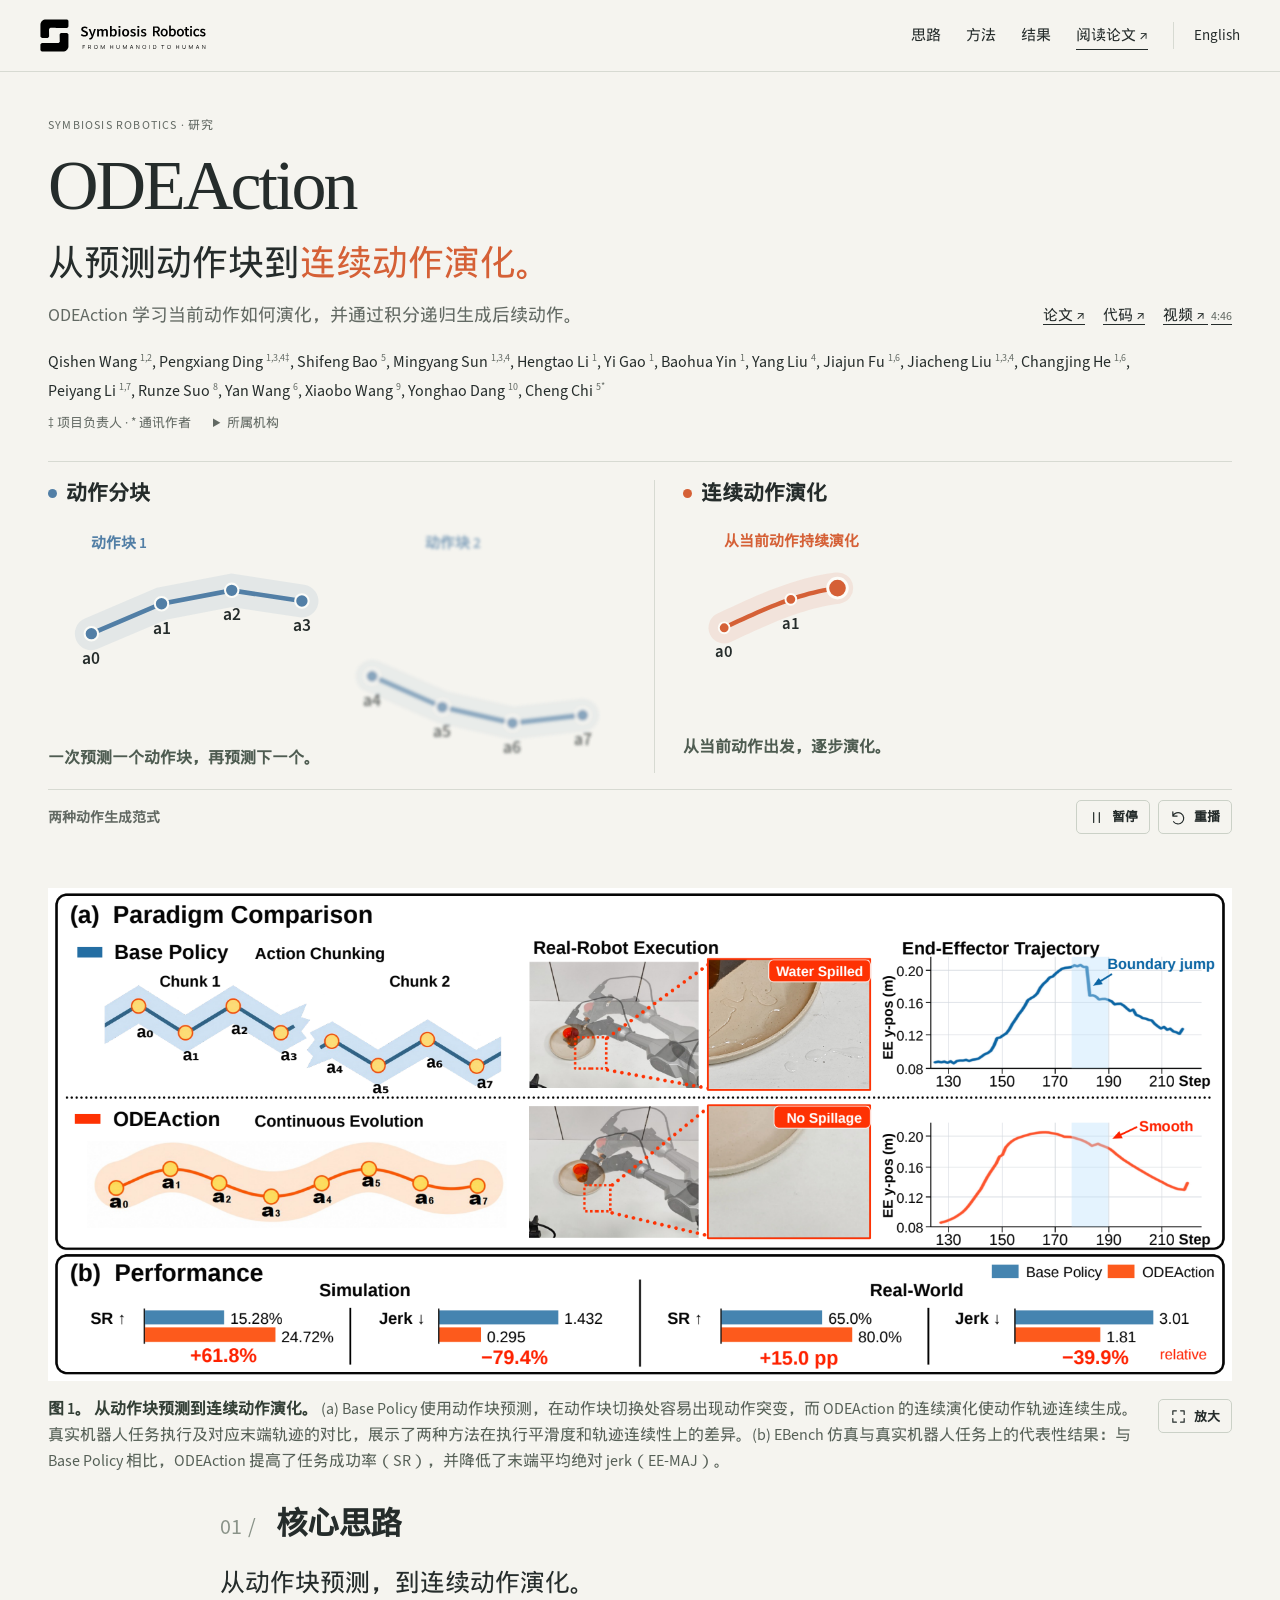
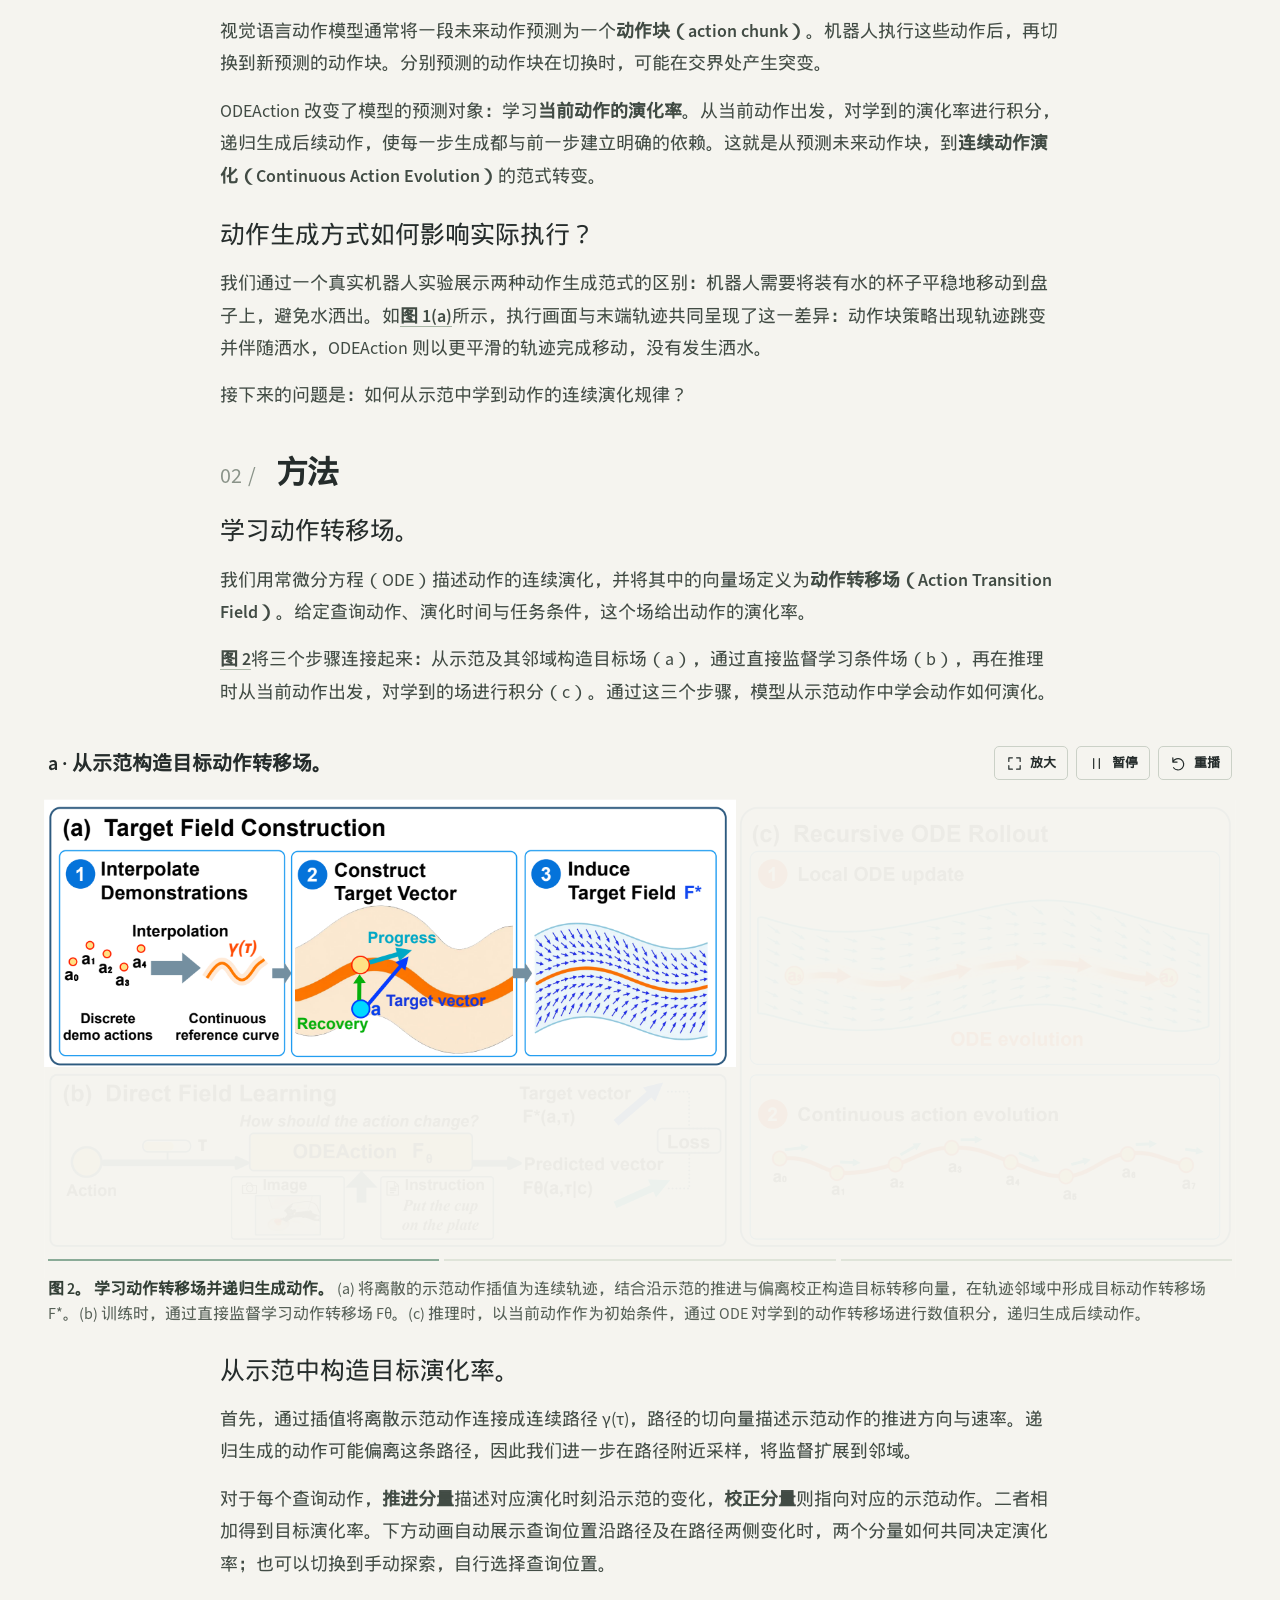
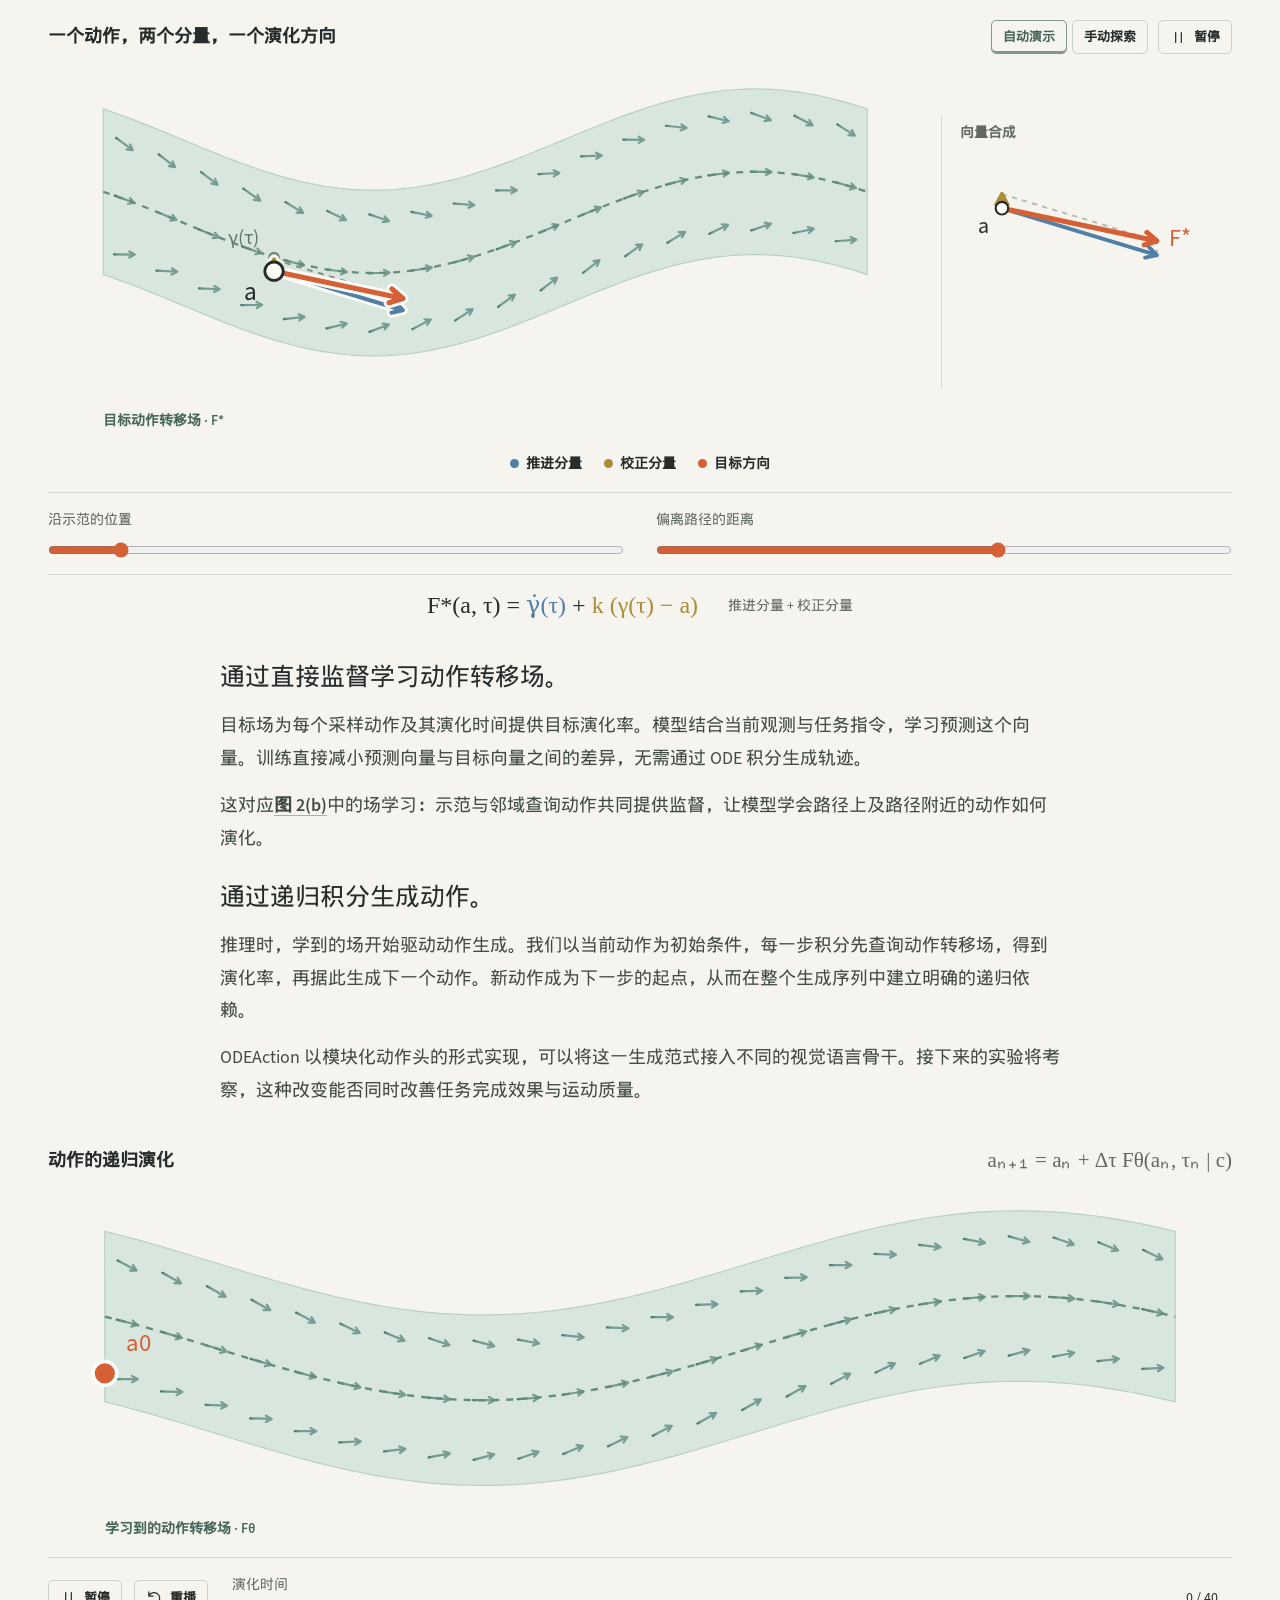
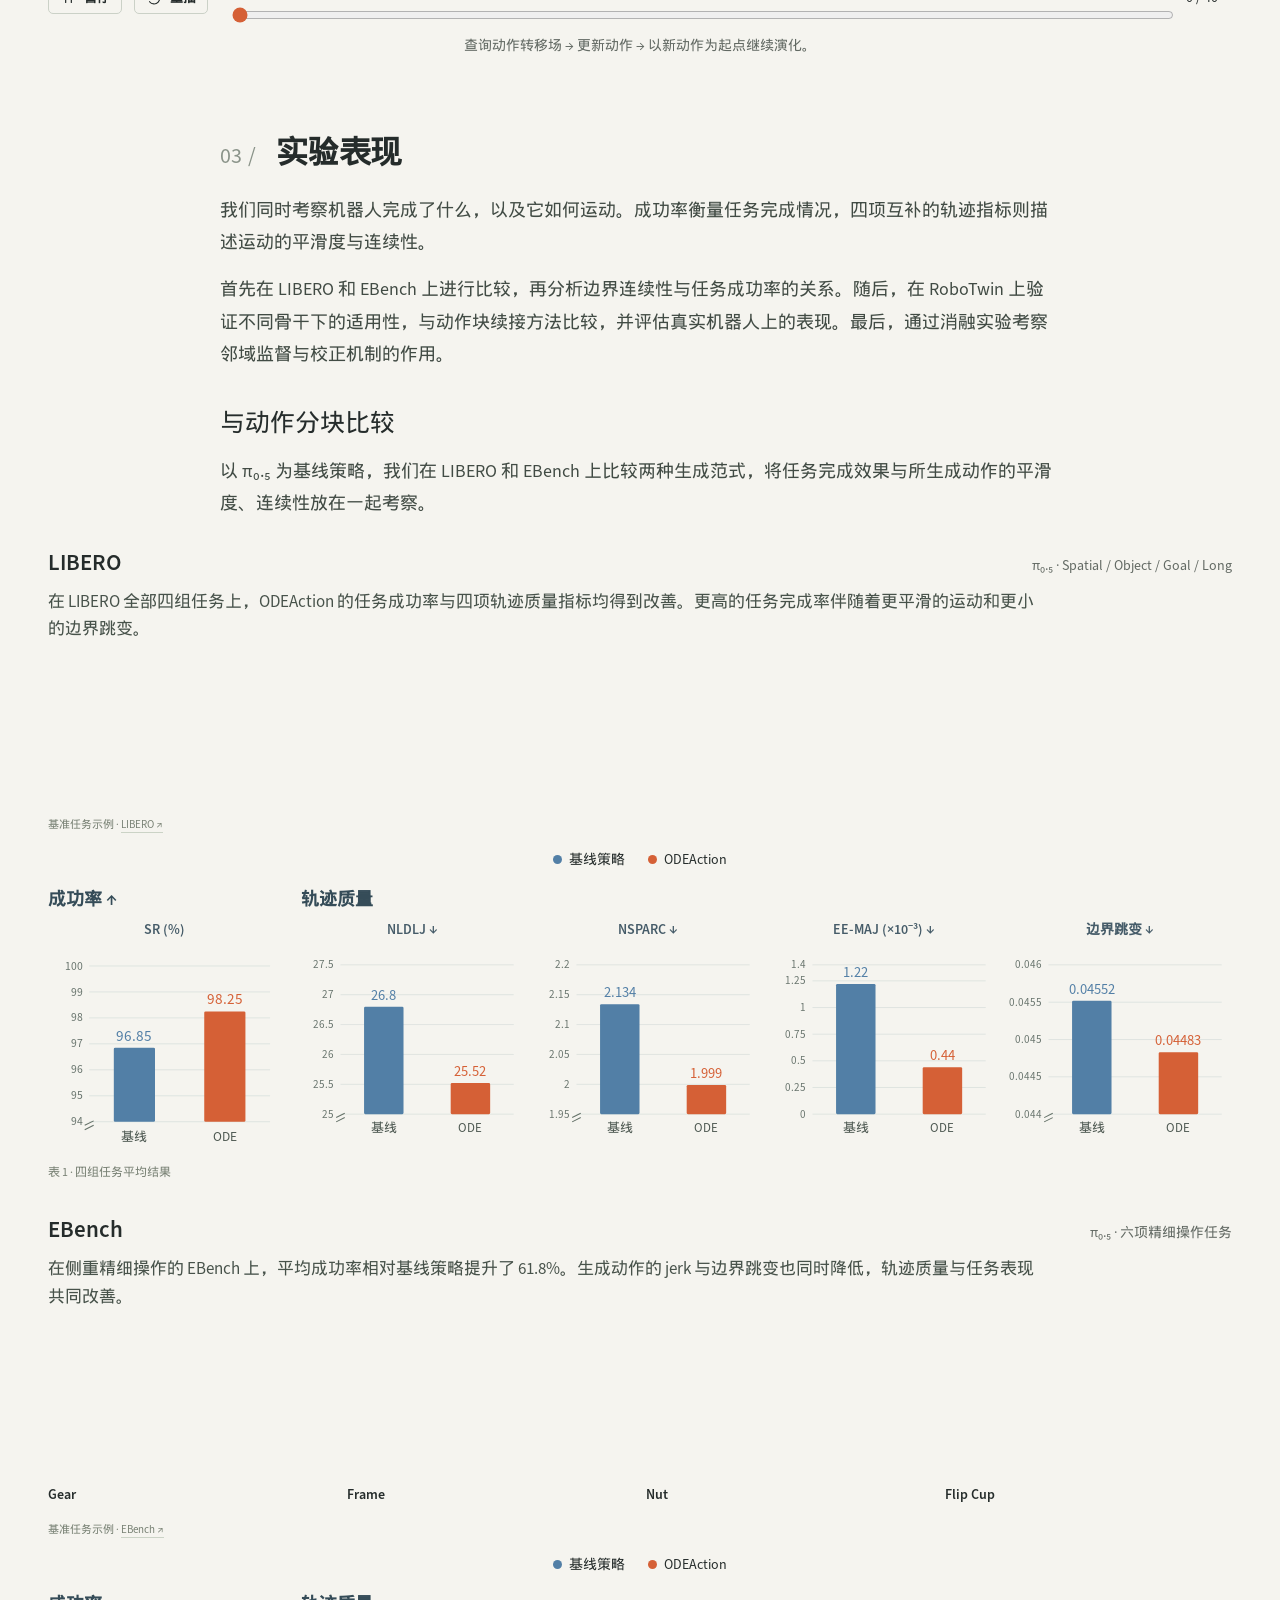
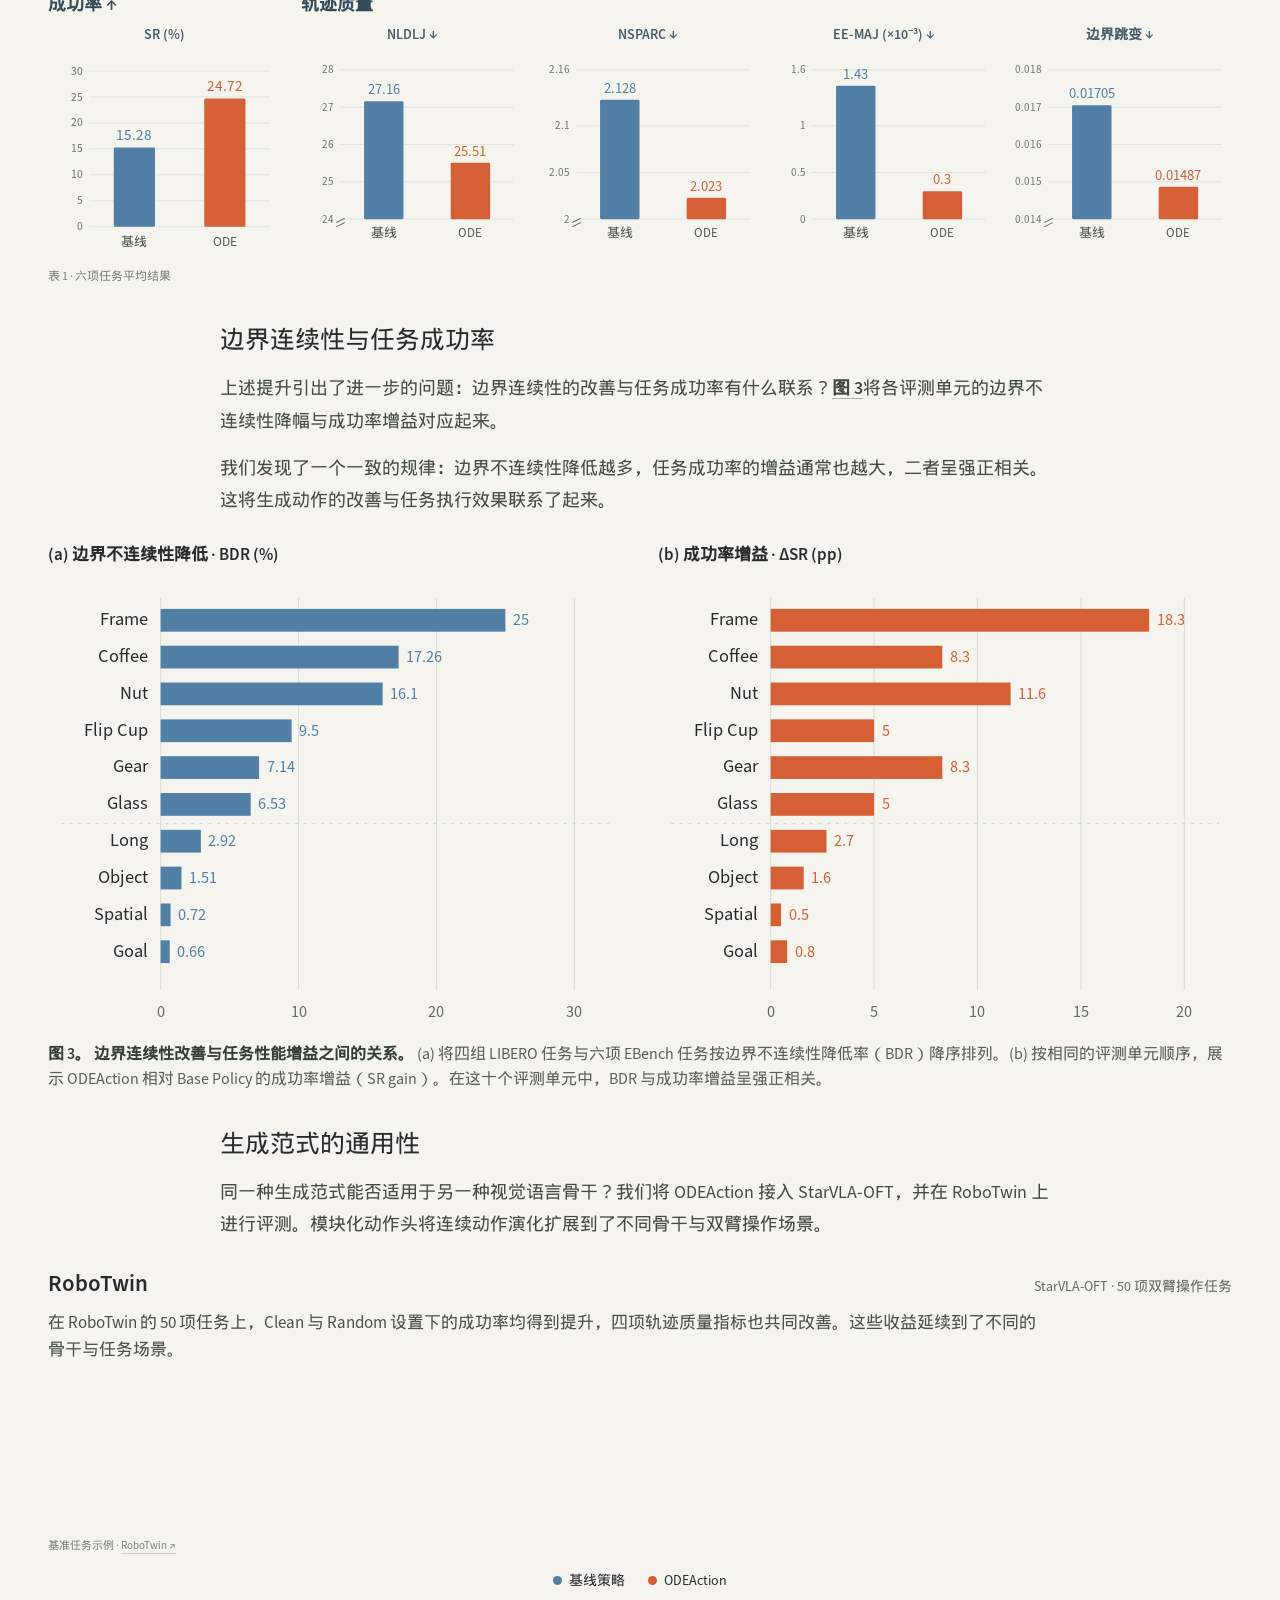
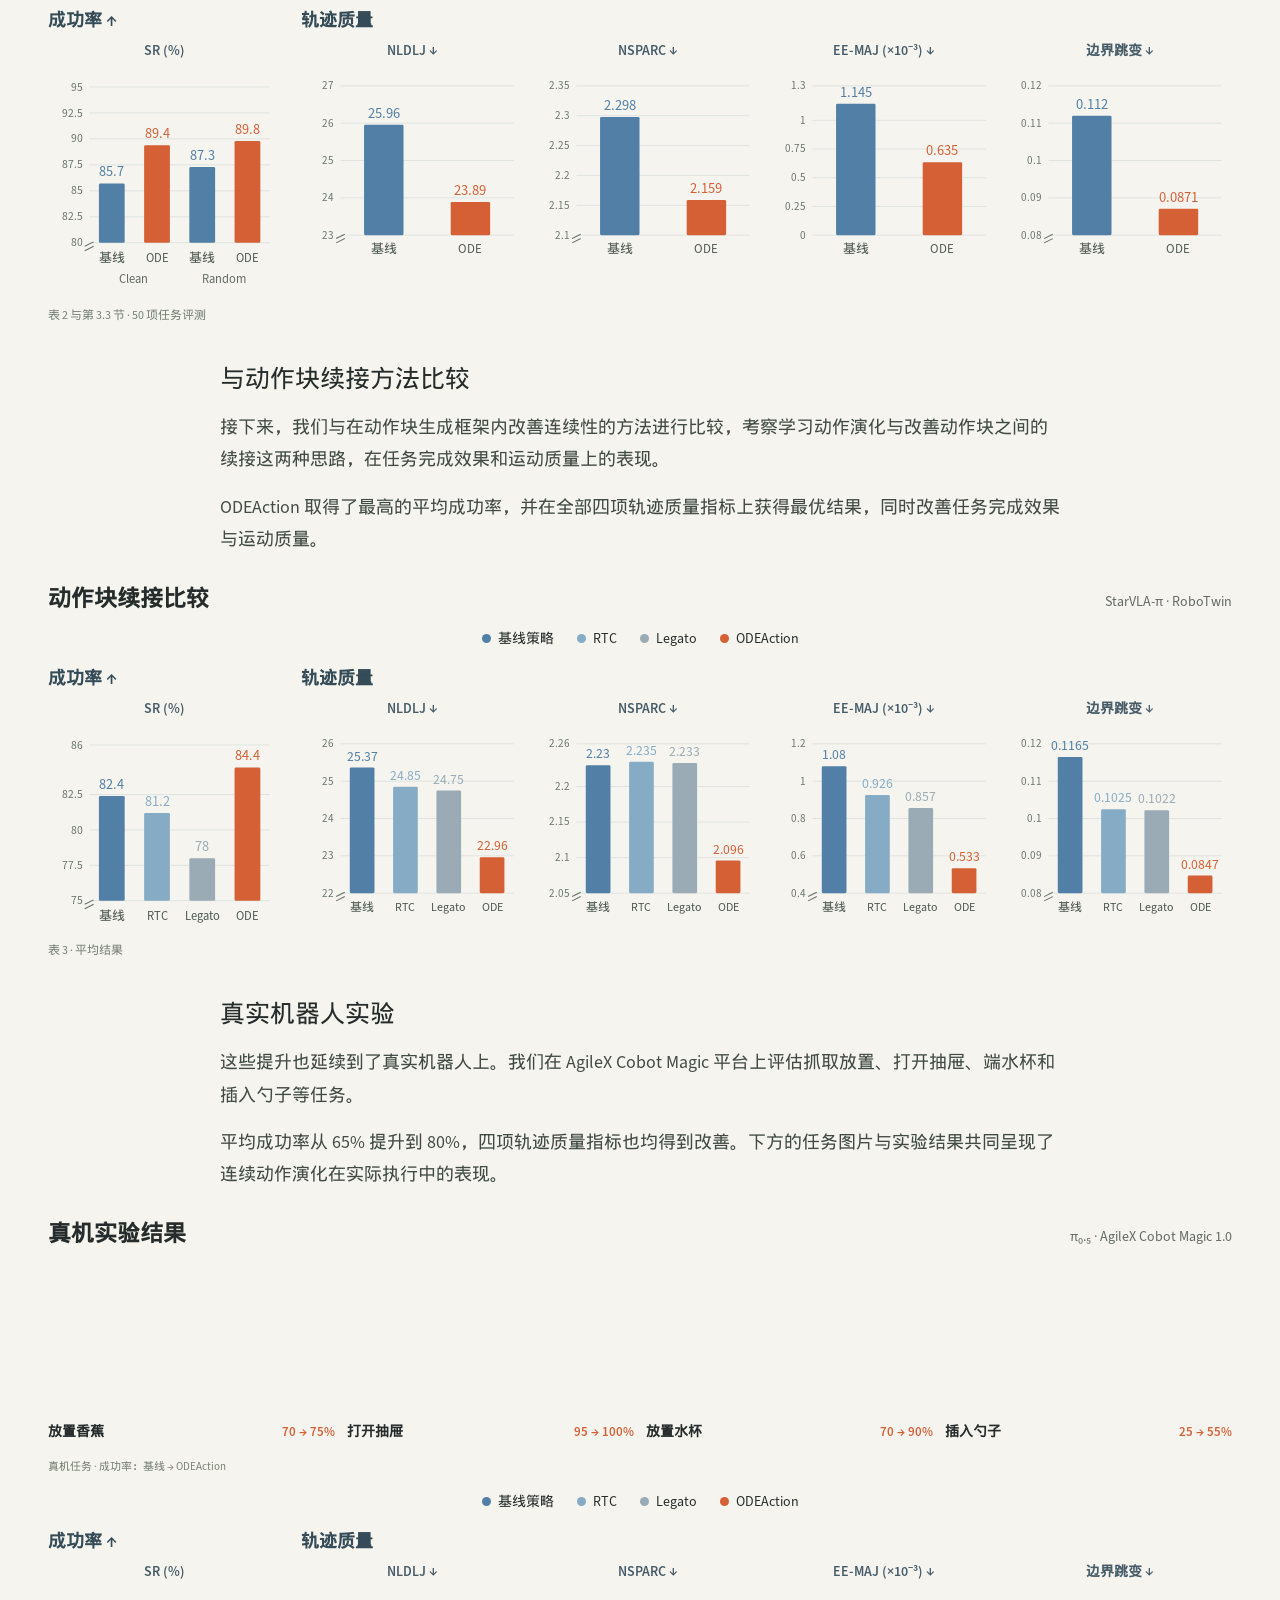
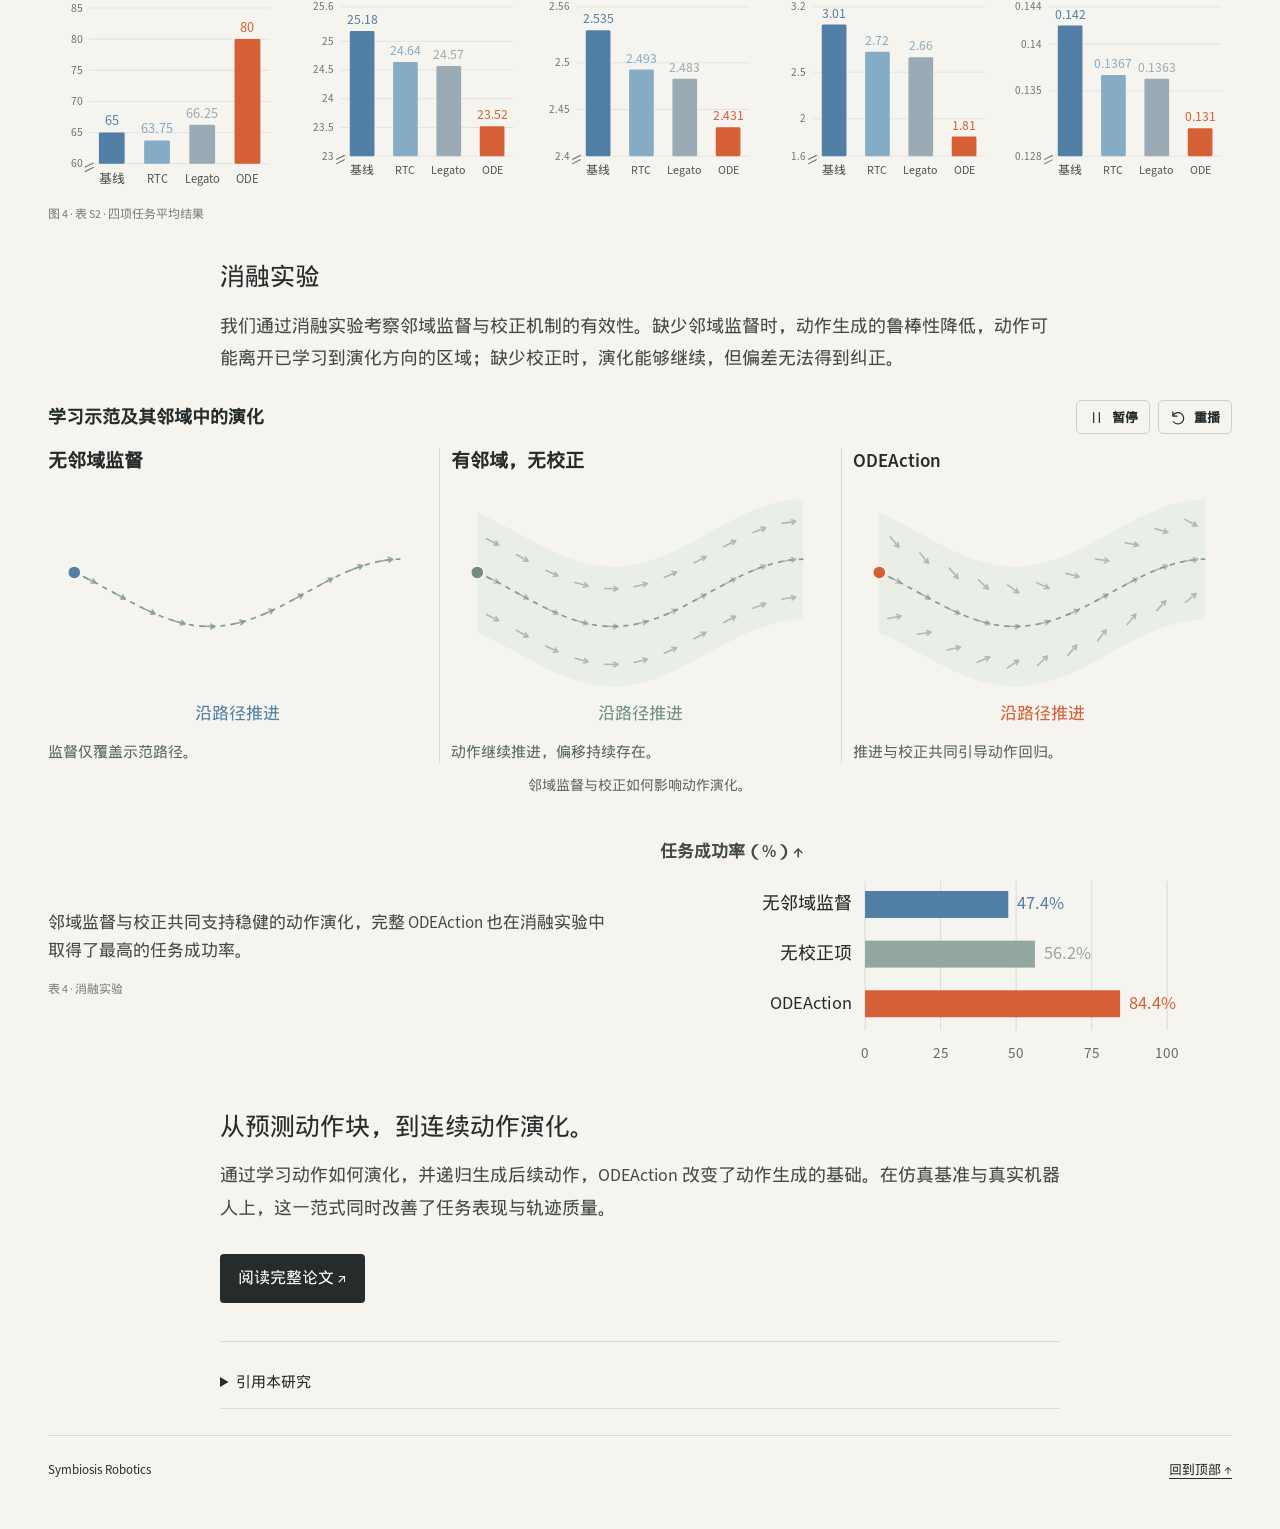
==== commit b53cdb0f: "Publish research film with linked paper and code resources" ====
--- a/zh.html
+++ b/zh.html
@@ -7,7 +7,7 @@
   <div class="eyebrow">SYMBIOSIS ROBOTICS · 研究</div>
   <h1>ODEAction</h1>
   <p class="subtitle"><span>从预测动作块</span><span>到<em>连续动作演化。</em></span></p>
-  <div class="hero-bottom"><p class="intro">ODEAction 学习当前动作如何演化，并通过积分递归生成后续动作。</p><div class="links"><a href="https://arxiv.org/abs/2611.09672">论文 ↗</a></div></div>
+  <div class="hero-bottom"><p class="intro">ODEAction 学习当前动作如何演化，并通过积分递归生成后续动作。</p><div class="links"><a href="https://arxiv.org/abs/2611.09672">论文 ↗</a><a href="https://github.com/OpenHelix-Team/ODEAction">代码 ↗</a><a href="video/index.html">视频 ↗ <span class="video-duration">4:46</span></a></div></div>
 <div class="front-authors" id="authors"><div id="authorList" aria-label="作者"></div><div class="author-meta"><span>‡ 项目负责人 · * 通讯作者</span><details><summary>所属机构</summary><div id="affiliationList"></div></details></div></div>
 </div>
 <figure class="wide comparison" id="idea">
--- a/style.css
+++ b/style.css
@@ -27,3 +27,6 @@
 .field-modes [aria-pressed="true"]{color:#46665b;border-color:#819a87;box-shadow:inset 0 -2px #819a87}
 #fieldPanel .figure-top{flex-wrap:wrap;gap:12px}
 @media(max-width:760px){#fieldPanel .figure-top{display:block}.field-actions{margin-top:12px;flex-wrap:wrap;gap:8px}.field-modes{gap:6px}}
+
+.hero-bottom .links{flex-shrink:0;gap:18px;flex-wrap:wrap}
+.video-duration{font-size:12px;color:var(--muted);margin-left:3px;white-space:nowrap}
